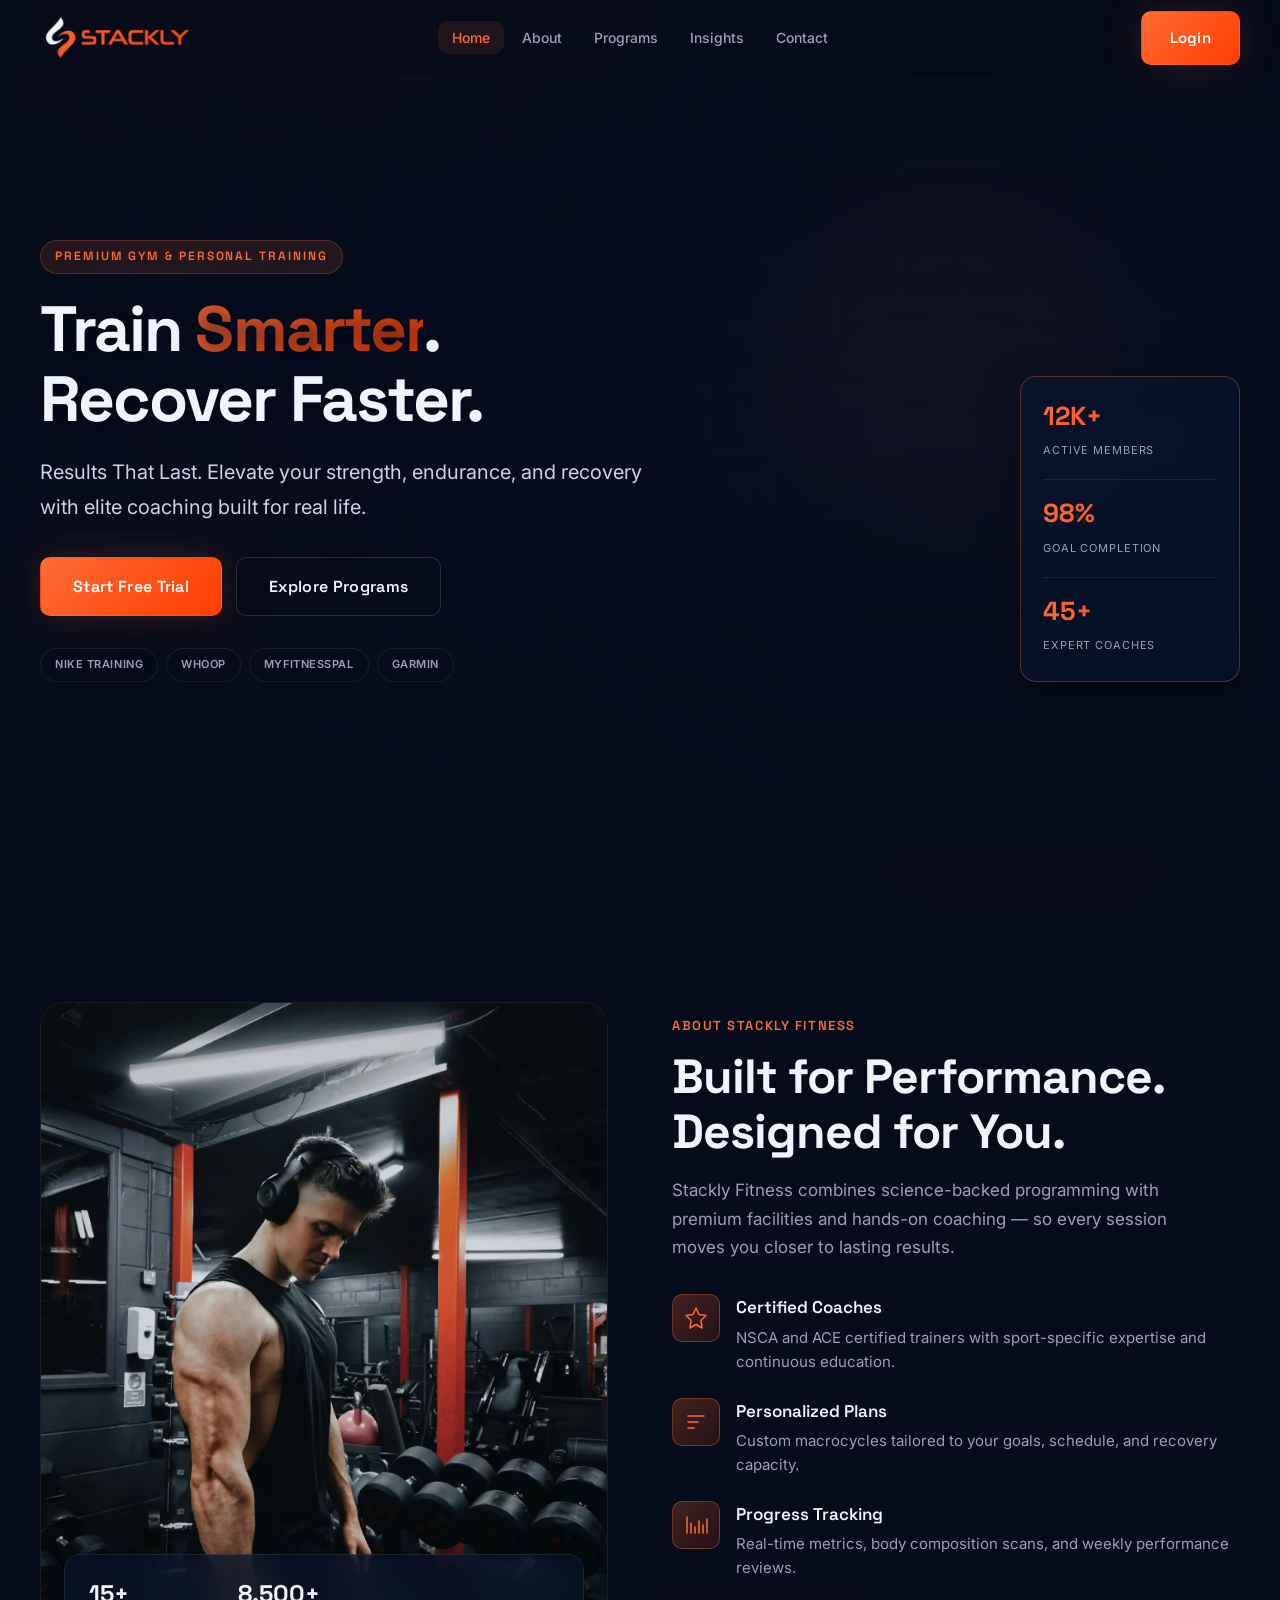
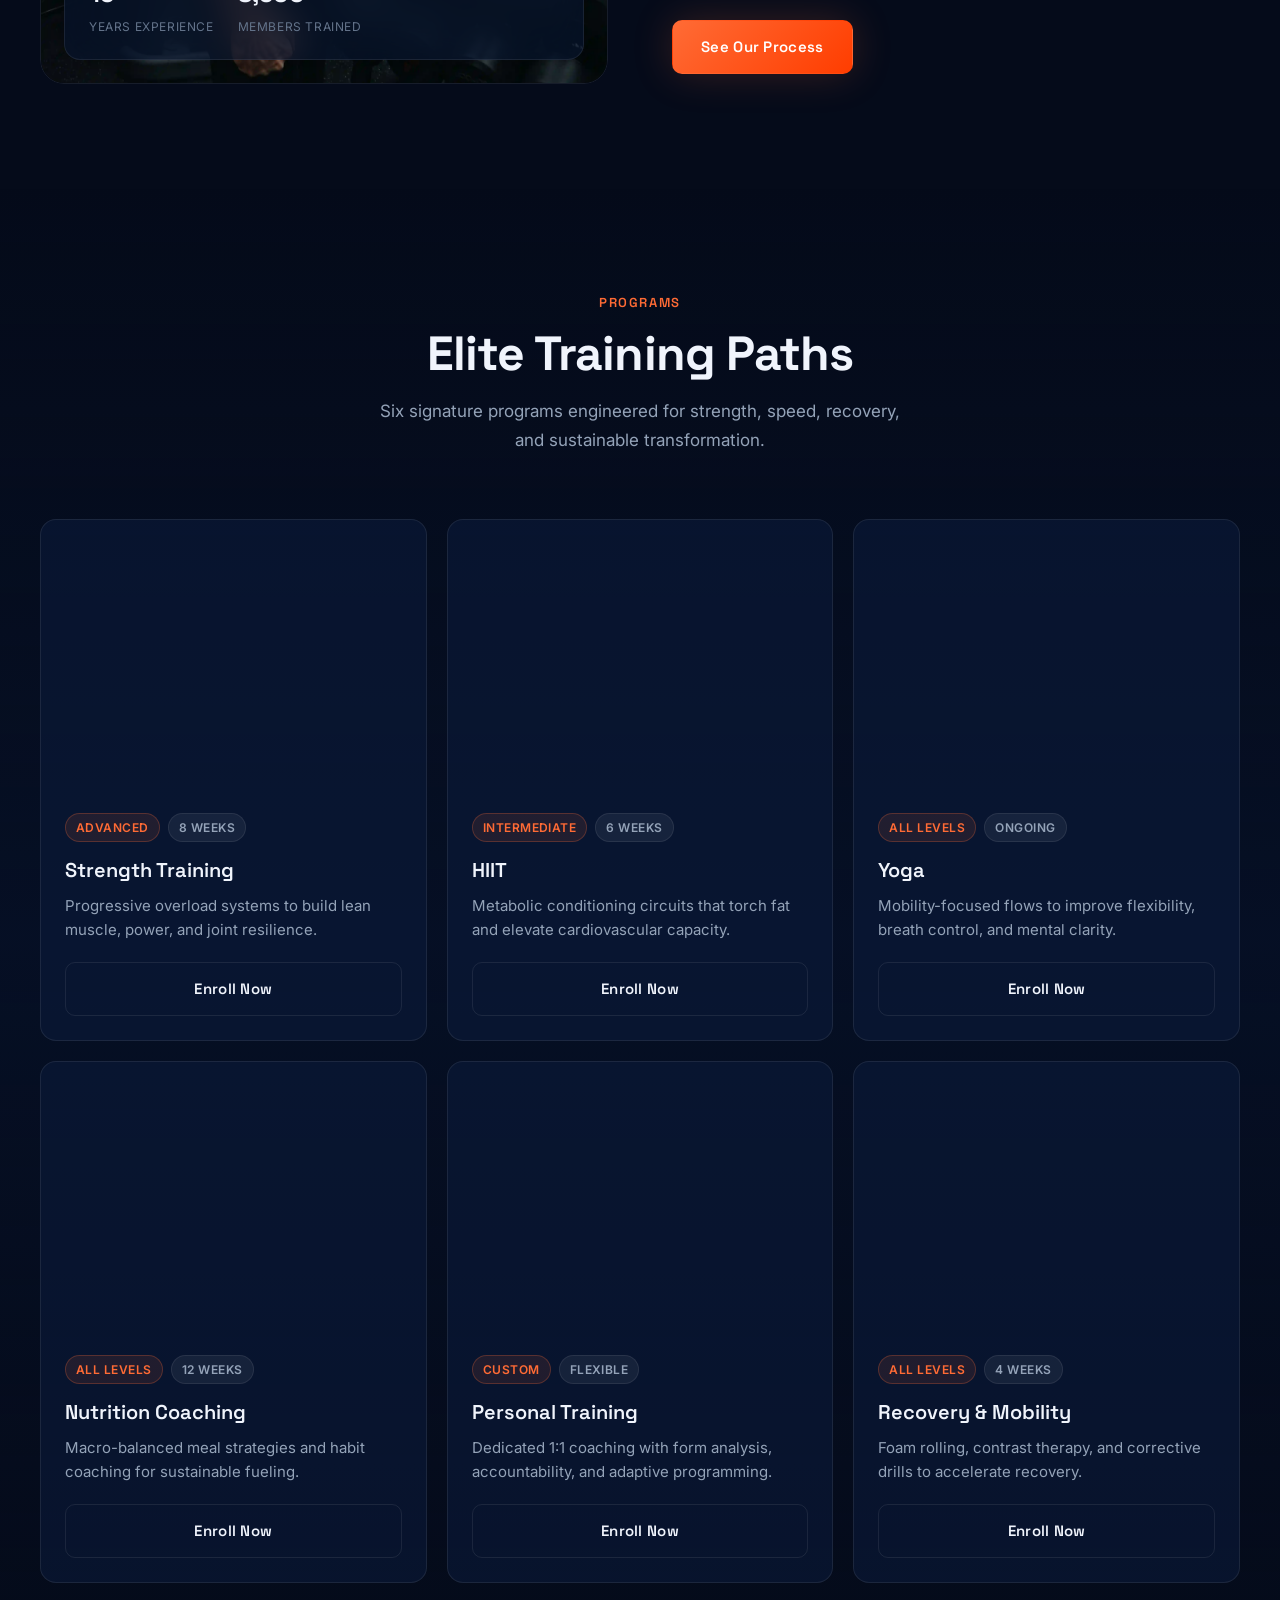
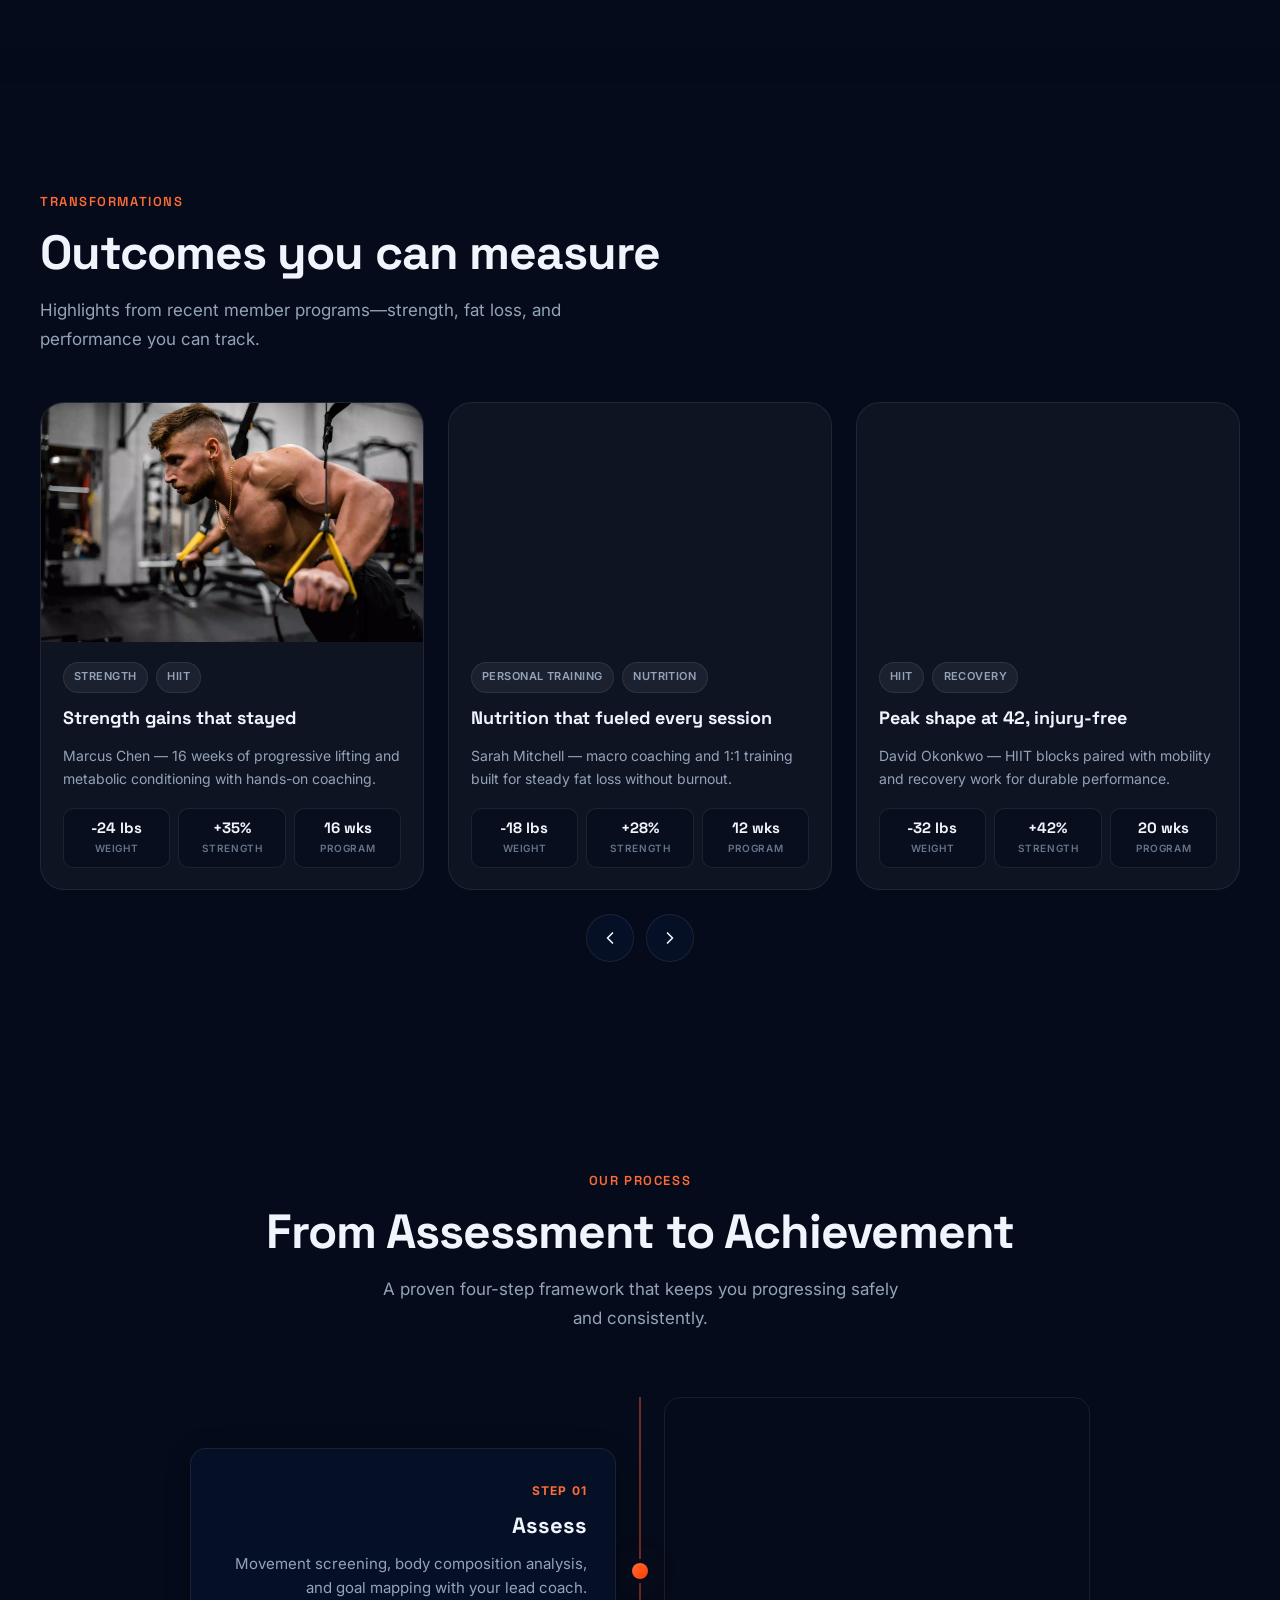
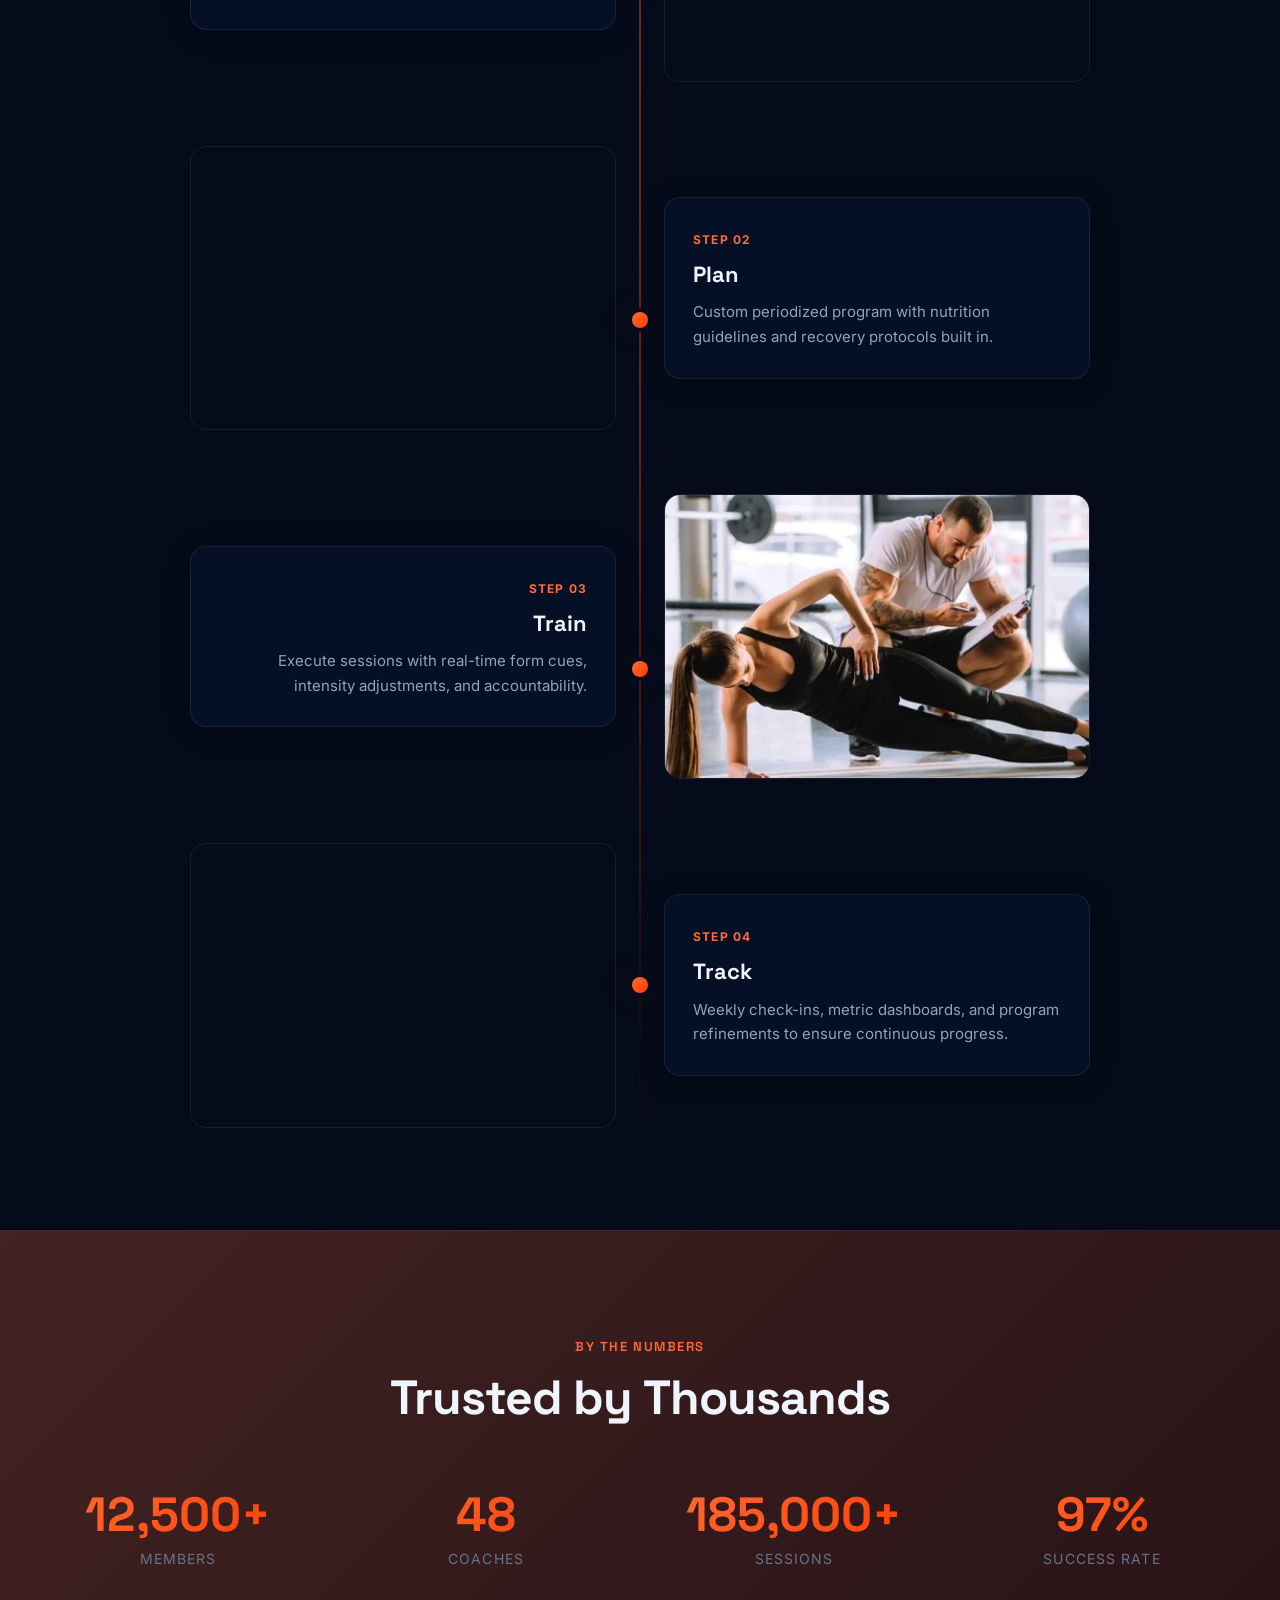
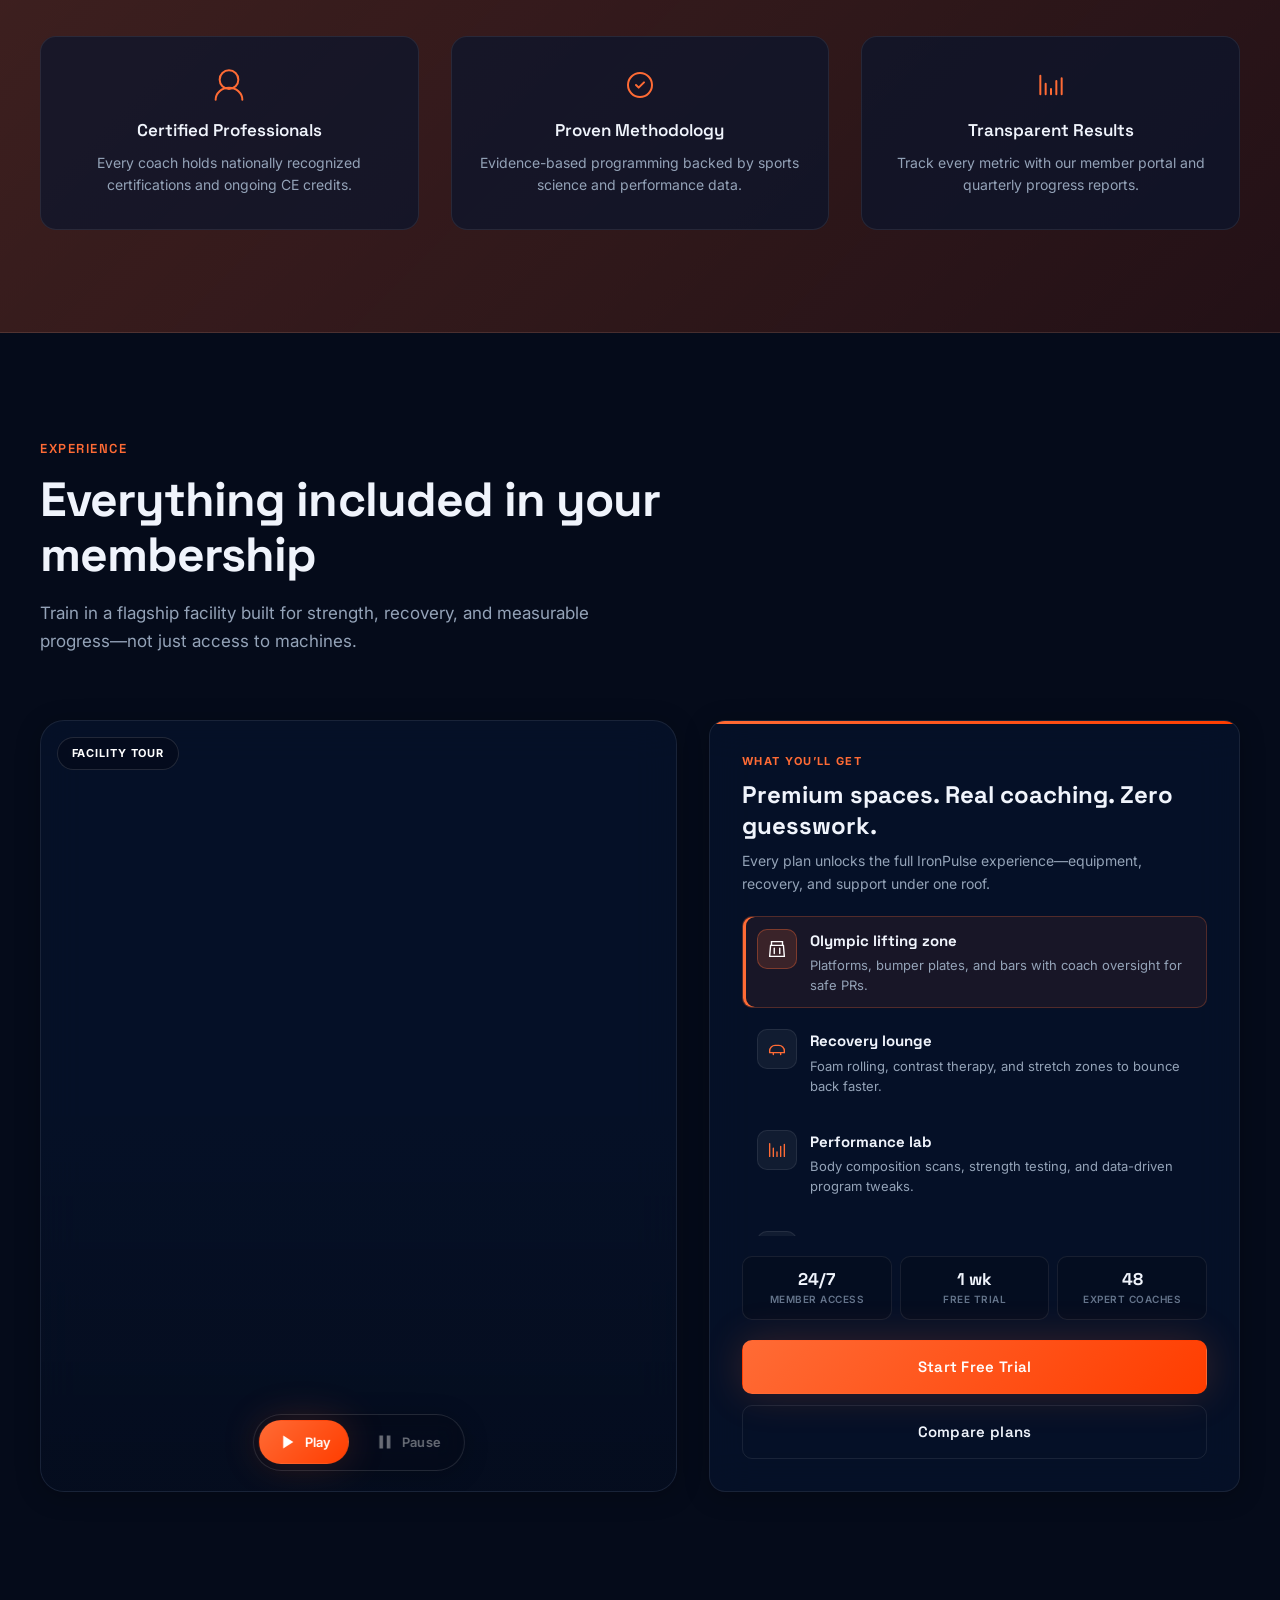
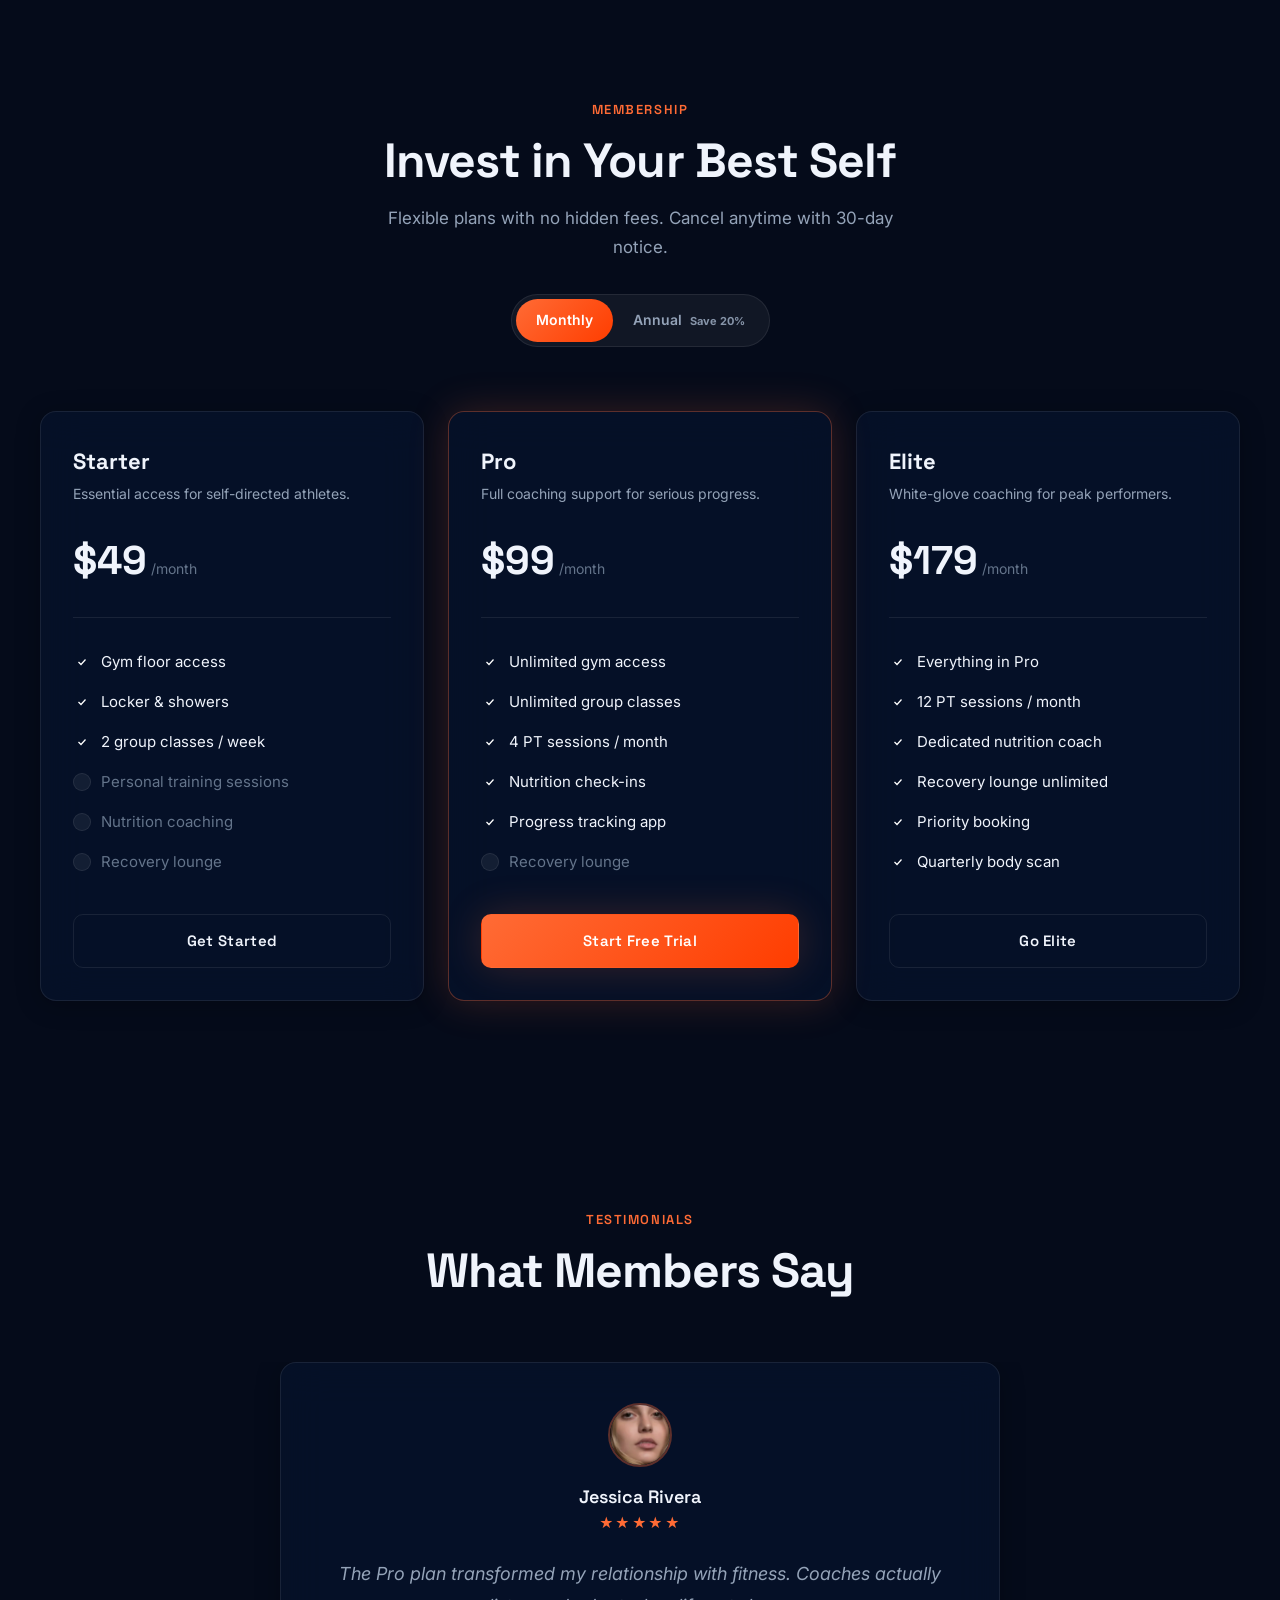
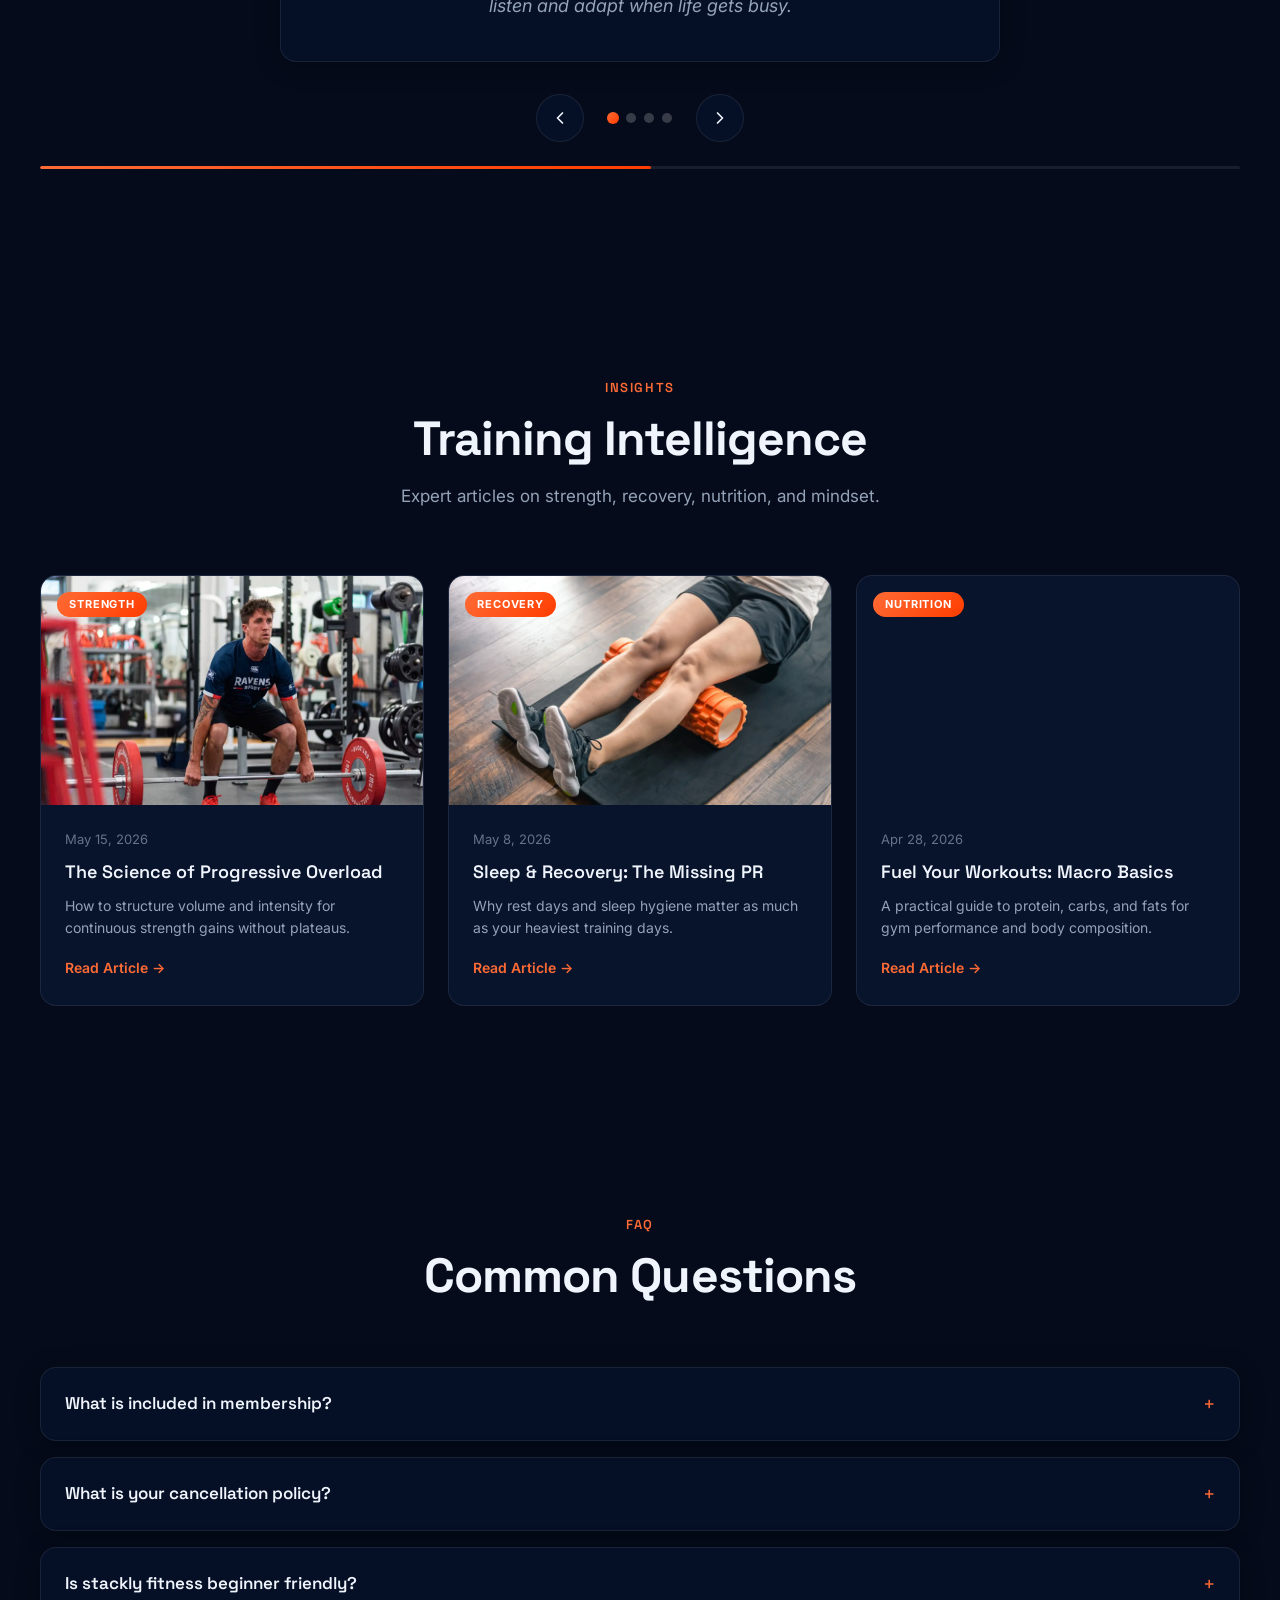
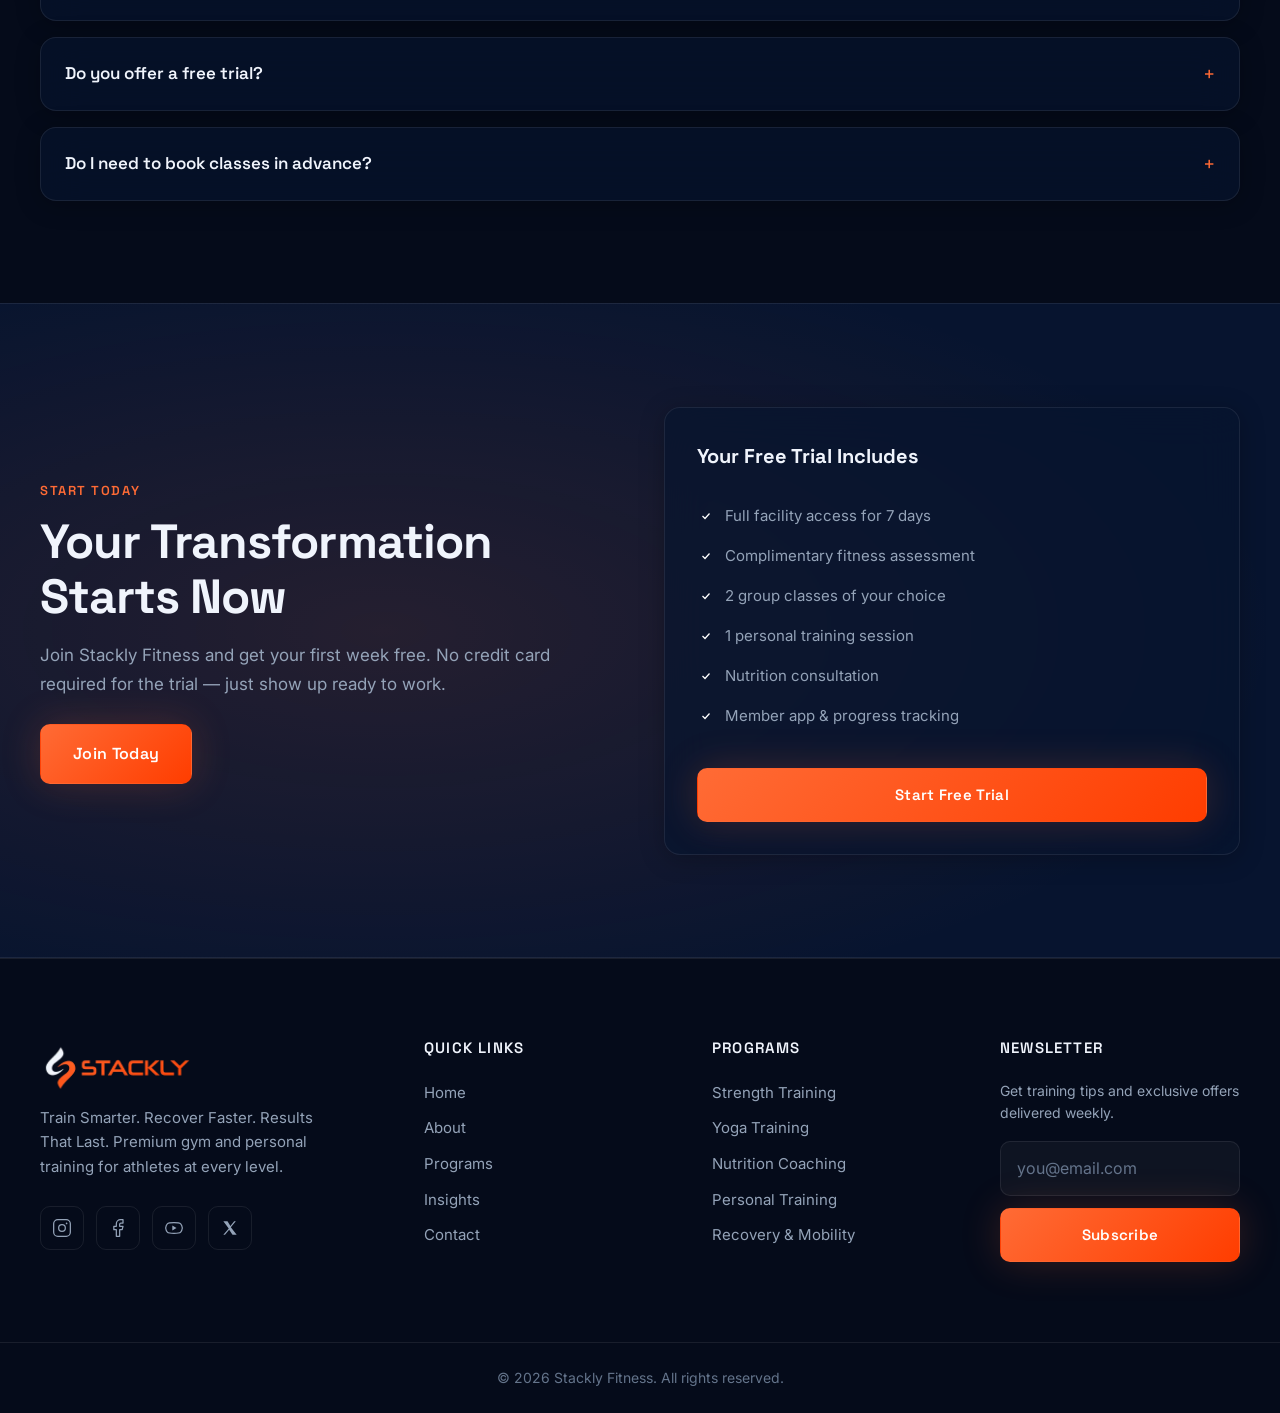
==== index.html @ e2870742 "first commit" ====
<!DOCTYPE html>
<html lang="en">
<head>
  <meta charset="UTF-8">
  <meta name="viewport" content="width=device-width, initial-scale=1.0">
  <meta name="description" content="IronPulse Fitness — Premium gym and personal training. Train smarter, recover faster, and achieve results that last.">
  <meta name="keywords" content="gym, fitness, personal training, HIIT, strength training, wellness, IronPulse">
  <meta name="author" content="Stackly Fitness">
  <meta name="theme-color" content="#050b1a">
  <title>Stackly Fitness | Premium Gym &amp; Personal Training</title>

  <link rel="preconnect" href="https://fonts.googleapis.com">
  <link rel="preconnect" href="https://fonts.gstatic.com" crossorigin>
  <link href="https://fonts.googleapis.com/css2?family=Inter:wght@400;500;600;700&family=Space+Grotesk:wght@500;600;700&display=swap" rel="stylesheet">

  <link href="https://unpkg.com/aos@2.3.4/dist/aos.css" rel="stylesheet">

  <link rel="stylesheet" href="css/preloader.css">
  <link rel="stylesheet" href="css/style.css">
  <link rel="stylesheet" href="css/responsive.css">
</head>
<body>

  <div id="preloader" class="preloader" role="status" aria-live="polite" aria-label="Page loading">
    <div class="preloader__inner">
      <img src="assets/stackly-fitness-logo.webp" alt="Stackly Fitness" class="preloader__logo" decoding="async">
      <div class="preloader__progress-wrap">
        <div class="preloader__progress-bar" id="preloader-progress-bar" aria-hidden="true"></div>
      </div>
      <span class="preloader__percent" id="preloader-percent" aria-label="Loading progress">0%</span>
    </div>
  </div>

  <button type="button" class="back-to-top" id="back-to-top" aria-label="Back to top" hidden>
    <svg width="24" height="24" viewBox="0 0 24 24" fill="none" aria-hidden="true">
      <path d="M12 19V5M12 5L5 12M12 5L19 12" stroke="currentColor" stroke-width="2" stroke-linecap="round" stroke-linejoin="round"/>
    </svg>
  </button>

  <div class="nav-backdrop" id="nav-backdrop" aria-hidden="true"></div>

  <aside class="nav-drawer" id="nav-drawer" aria-label="Mobile navigation" aria-hidden="true" inert>
    <div class="nav-drawer__header">
      <a class="nav__brand nav-drawer__brand" href="index.html" aria-label="Stackly Digital Home">
        <img
          class="nav__logo"
          src="assets/stackly-fitness-logo.webp"
          alt="Stackly Fitness"
          loading="eager"
          decoding="async"
        />
      </a>
      <button type="button" class="nav-drawer__close" id="nav-drawer-close" aria-label="Close menu">
        <svg width="24" height="24" viewBox="0 0 24 24" fill="none" aria-hidden="true">
          <path d="M6 6L18 18M18 6L6 18" stroke="currentColor" stroke-width="2" stroke-linecap="round"/>
        </svg>
      </button>
    </div>
    <ul class="nav-drawer__list">
      <li><a href="index.html" class="nav-drawer__link" data-nav="top">Home</a></li>
      <li><a href="404.html" class="nav-drawer__link" data-nav="about">About</a></li>
      <li><a href="404.html" class="nav-drawer__link" data-nav="programs">Programs</a></li>
      <li><a href="404.html" class="nav-drawer__link" data-nav="blog">Insights</a></li>
       <li><a href="404.html" class="nav-drawer__link" data-nav="testimonials">Contact</a></li>
    </ul>
    <a href="404.html" class="btn btn--primary btn--full nav-drawer__cta">Login</a>
  </aside>

  <header class="header" id="header">
    <nav class="nav" id="nav" aria-label="Main navigation">
      <div class="nav__container container">
        <a class="nav__brand" href="index.html" aria-label="Stackly Digital Home">
          <img
            class="nav__logo"
            src="assets/stackly-fitness-logo.webp"
            alt="Stackly Fitness"
            loading="eager"
            decoding="async"
          />
        </a>

        <ul class="nav__list" id="nav-list" role="menubar">
          <li role="none"><a href="index.html" class="nav__link is-active" role="menuitem" data-nav="top">Home</a></li>
          <li role="none"><a href="404.html" class="nav__link" role="menuitem" data-nav="about">About</a></li>
          <li role="none"><a href="404.html" class="nav__link" role="menuitem" data-nav="programs">Programs</a></li>
          <li role="none"><a href="404.html" class="nav__link" role="menuitem" data-nav="pricing">Insights</a></li>
          <li role="none"><a href="404.html" class="nav__link" role="menuitem" data-nav="blog">Contact</a></li>

        </ul>

        <a href="404.html" class="btn btn--primary nav__cta">Login</a>

        <button type="button" class="nav__toggle" id="nav-toggle" aria-expanded="false" aria-controls="nav-drawer" aria-label="Open menu">
          <span class="nav__toggle-bar" aria-hidden="true"></span>
          <span class="nav__toggle-bar" aria-hidden="true"></span>
          <span class="nav__toggle-bar" aria-hidden="true"></span>
        </button>
      </div>
    </nav>
  </header>

  <main id="main">

    <section class="hero" id="top" aria-labelledby="hero-title">
      <div class="hero__video-wrap" aria-hidden="true">
        <video class="hero__video" autoplay muted loop playsinline poster="assets/section-images/hero-poster.webp">
          <source src="assets/Fitness-Hero.mp4" type="video/mp4">
        </video>
        <div class="hero__overlay"></div>
        <div class="hero__glow hero__glow--1"></div>
        <div class="hero__glow hero__glow--2"></div>
      </div>

      <div class="hero__layout container">
        <div class="hero__content">
          <p class="hero__eyebrow" data-aos="fade-up">Premium Gym &amp; Personal Training</p>
          <h1 class="hero__title" id="hero-title" data-aos="fade-up" data-aos-delay="100">
            Train <span class="text-gradient">Smarter</span>. Recover Faster.
          </h1>
          <p class="hero__subtitle" data-aos="fade-up" data-aos-delay="200">
            Results That Last. Elevate your strength, endurance, and recovery with elite coaching built for real life.
          </p>
          <div class="hero__actions" data-aos="fade-up" data-aos-delay="300">
            <a href="404.html" class="btn btn--primary btn--lg">Start Free Trial</a>
            <a href="404.html" class="btn btn--ghost btn--lg">Explore Programs</a>
          </div>
          <ul class="hero__brands" data-aos="fade-up" data-aos-delay="400" aria-label="Trusted by leading brands">
            <li class="hero__brand-pill">Nike Training</li>
            <li class="hero__brand-pill">WHOOP</li>
            <li class="hero__brand-pill">MyFitnessPal</li>
            <li class="hero__brand-pill">Garmin</li>
          </ul>
        </div>

        <aside class="hero__stats-card" data-aos="fade-left" data-aos-delay="500" aria-label="Club highlights">
          <div class="hero__stat">
            <span class="hero__stat-value">12K+</span>
            <span class="hero__stat-label">Active Members</span>
          </div>
          <div class="hero__stat">
            <span class="hero__stat-value">98%</span>
            <span class="hero__stat-label">Goal Completion</span>
          </div>
          <div class="hero__stat">
            <span class="hero__stat-value">45+</span>
            <span class="hero__stat-label">Expert Coaches</span>
          </div>
        </aside>
      </div>

    </section>

   
    <section class="about section" id="about" aria-labelledby="about-title">
      <div class="container about__grid">
        <div class="about__media" data-aos="fade-right">
          <figure class="about__figure">
            <img
              src="assets/About-Fitness.webp"
              alt="Stackly certified coach guiding a member through strength training"
              class="about__image"
              width="600"
              height="720"
              loading="lazy"
              decoding="async"
            >
            <figcaption class="about__overlay-card glass-panel">
              <div class="about__overlay-stat">
                <span class="about__overlay-value">15+</span>
                <span class="about__overlay-label">Years Experience</span>
              </div>
              <div class="about__overlay-stat">
                <span class="about__overlay-value">8,500+</span>
                <span class="about__overlay-label">Members Trained</span>
              </div>
            </figcaption>
          </figure>
        </div>
        <div class="about__content" data-aos="fade-left">
          <span class="section__eyebrow">About Stackly Fitness</span>
          <h2 class="section__title" id="about-title">Built for Performance. Designed for You.</h2>
          <p class="section__lead">
            Stackly Fitness combines science-backed programming with premium facilities and hands-on coaching — so every session moves you closer to lasting results.
          </p>
          <ul class="about__features">
            <li class="about__feature">
              <span class="about__feature-icon" aria-hidden="true">
                <svg width="24" height="24" viewBox="0 0 24 24" fill="none"><path d="M12 2L15 8.5L22 9.5L17 14.5L18 22L12 18.5L6 22L7 14.5L2 9.5L9 8.5L12 2Z" stroke="currentColor" stroke-width="1.5" stroke-linejoin="round"/></svg>
              </span>
              <div>
                <h3 class="about__feature-title">Certified Coaches</h3>
                <p class="about__feature-text">NSCA and ACE certified trainers with sport-specific expertise and continuous education.</p>
              </div>
            </li>
            <li class="about__feature">
              <span class="about__feature-icon" aria-hidden="true">
                <svg width="24" height="24" viewBox="0 0 24 24" fill="none"><path d="M4 6H20M4 12H14M4 18H10" stroke="currentColor" stroke-width="1.5" stroke-linecap="round"/></svg>
              </span>
              <div>
                <h3 class="about__feature-title">Personalized Plans</h3>
                <p class="about__feature-text">Custom macrocycles tailored to your goals, schedule, and recovery capacity.</p>
              </div>
            </li>
            <li class="about__feature">
              <span class="about__feature-icon" aria-hidden="true">
                <svg width="24" height="24" viewBox="0 0 24 24" fill="none"><path d="M3 20V4M7 20V10M11 20V14M15 20V8M19 20V12M23 20V6" stroke="currentColor" stroke-width="1.5" stroke-linecap="round"/></svg>
              </span>
              <div>
                <h3 class="about__feature-title">Progress Tracking</h3>
                <p class="about__feature-text">Real-time metrics, body composition scans, and weekly performance reviews.</p>
              </div>
            </li>
          </ul>
          <a href="404.html" class="btn btn--primary">See Our Process</a>
        </div>
      </div>
    </section>

    <section class="programs section" id="programs" aria-labelledby="programs-title">
      <div class="container">
        <header class="section__header section__header--center" data-aos="fade-up">
          <span class="section__eyebrow">Programs</span>
          <h2 class="section__title" id="programs-title">Elite Training Paths</h2>
          <p class="section__lead section__lead--center">
            Six signature programs engineered for strength, speed, recovery, and sustainable transformation.
          </p>
        </header>

        <div class="programs__grid">
          <article class="program-card" data-aos="fade-up" data-aos-delay="0">
            <div class="program-card__media">
              <img src="assets/Strength_training.webp" alt="Strength training session with barbell" loading="lazy" decoding="async" width="400" height="280">
              <div class="program-card__glow" aria-hidden="true"></div>
            </div>
            <div class="program-card__body">
              <div class="program-card__badges">
                <span class="badge badge--difficulty">Advanced</span>
                <span class="badge badge--duration">8 Weeks</span>
              </div>
              <h3 class="program-card__title">Strength Training</h3>
              <p class="program-card__desc">Progressive overload systems to build lean muscle, power, and joint resilience.</p>
              <a href="404.html" class="btn btn--ghost btn--full program-card__cta">Enroll Now</a>
            </div>
          </article>

          <article class="program-card" data-aos="fade-up" data-aos-delay="100">
            <div class="program-card__media">
              <img src="assets/Hiit.webp" alt="High-intensity interval training class" loading="lazy" decoding="async" width="400" height="280">
              <div class="program-card__glow" aria-hidden="true"></div>
            </div>
            <div class="program-card__body">
              <div class="program-card__badges">
                <span class="badge badge--difficulty">Intermediate</span>
                <span class="badge badge--duration">6 Weeks</span>
              </div>
              <h3 class="program-card__title">HIIT</h3>
              <p class="program-card__desc">Metabolic conditioning circuits that torch fat and elevate cardiovascular capacity.</p>
              <a href="404.html" class="btn btn--ghost btn--full program-card__cta">Enroll Now</a>
            </div>
          </article>

          <article class="program-card" data-aos="fade-up" data-aos-delay="200">
            <div class="program-card__media">
              <img src="assets/Yoga-studio.webp" alt="Yoga and mobility flow in studio" loading="lazy" decoding="async" width="400" height="280">
              <div class="program-card__glow" aria-hidden="true"></div>
            </div>
            <div class="program-card__body">
              <div class="program-card__badges">
                <span class="badge badge--difficulty">All Levels</span>
                <span class="badge badge--duration">Ongoing</span>
              </div>
              <h3 class="program-card__title">Yoga</h3>
              <p class="program-card__desc">Mobility-focused flows to improve flexibility, breath control, and mental clarity.</p>
              <a href="404.html" class="btn btn--ghost btn--full program-card__cta">Enroll Now</a>
            </div>
          </article>

          <article class="program-card" data-aos="fade-up" data-aos-delay="0">
            <div class="program-card__media">
              <img src="assets/Food-Fitness-Nutrition.webp" alt="Nutrition coaching with meal planning" loading="lazy" decoding="async" width="400" height="280">
              <div class="program-card__glow" aria-hidden="true"></div>
            </div>
            <div class="program-card__body">
              <div class="program-card__badges">
                <span class="badge badge--difficulty">All Levels</span>
                <span class="badge badge--duration">12 Weeks</span>
              </div>
              <h3 class="program-card__title">Nutrition Coaching</h3>
              <p class="program-card__desc">Macro-balanced meal strategies and habit coaching for sustainable fueling.</p>
              <a href="404.html" class="btn btn--ghost btn--full program-card__cta">Enroll Now</a>
            </div>
          </article>

          <article class="program-card" data-aos="fade-up" data-aos-delay="100">
            <div class="program-card__media">
              <img src="assets/personal-training.webp" alt="One-on-one personal training session" loading="lazy" decoding="async" width="400" height="280">
              <div class="program-card__glow" aria-hidden="true"></div>
            </div>
            <div class="program-card__body">
              <div class="program-card__badges">
                <span class="badge badge--difficulty">Custom</span>
                <span class="badge badge--duration">Flexible</span>
              </div>
              <h3 class="program-card__title">Personal Training</h3>
              <p class="program-card__desc">Dedicated 1:1 coaching with form analysis, accountability, and adaptive programming.</p>
              <a href="404.html" class="btn btn--ghost btn--full program-card__cta">Enroll Now</a>
            </div>
          </article>

          <article class="program-card" data-aos="fade-up" data-aos-delay="200">
            <div class="program-card__media">
              <img src="assets/Recovery-fitness.webp" alt="Recovery and mobility therapy session" loading="lazy" decoding="async" width="400" height="280">
              <div class="program-card__glow" aria-hidden="true"></div>
            </div>
            <div class="program-card__body">
              <div class="program-card__badges">
                <span class="badge badge--difficulty">All Levels</span>
                <span class="badge badge--duration">4 Weeks</span>
              </div>
              <h3 class="program-card__title">Recovery &amp; Mobility</h3>
              <p class="program-card__desc">Foam rolling, contrast therapy, and corrective drills to accelerate recovery.</p>
              <a href="404.html" class="btn btn--ghost btn--full program-card__cta">Enroll Now</a>
            </div>
          </article>
        </div>
      </div>
    </section>

  
    <section class="transformations section" id="transformations" aria-labelledby="transformations-title">
      <div class="container">
        <div class="outcomes__head" data-aos="fade-up">
          <header class="outcomes__header">
            <span class="section__eyebrow">Transformations</span>
            <h2 class="section__title" id="transformations-title">Outcomes you can measure</h2>
            <p class="section__lead outcomes__lead">
              Highlights from recent member programs—strength, fat loss, and performance you can track.
            </p>
          </header>
        </div>

        <div class="outcomes-carousel" data-outcomes-carousel data-outcomes-loop data-autoplay="5000" aria-roledescription="carousel" aria-label="Member transformation results">
          <div class="outcomes-carousel__viewport">
            <div class="outcomes-carousel__track" data-outcomes-track>
              <article class="outcome-card" data-outcomes-slide>
                <figure class="outcome-card__media">
                  <img src="assets/Marcus.webp" alt="Marcus Chen transformation result" loading="lazy" decoding="async" width="400" height="260">
                </figure>
                <div class="outcome-card__body">
                  <ul class="outcome-card__tags" aria-label="Program tags">
                    <li>Strength</li>
                    <li>HIIT</li>
                  </ul>
                  <h3 class="outcome-card__title">Strength gains that stayed</h3>
                  <p class="outcome-card__desc">Marcus Chen — 16 weeks of progressive lifting and metabolic conditioning with hands-on coaching.</p>
                  <ul class="outcome-card__metrics" aria-label="Results">
                    <li><span class="outcome-card__metric-value">-24 lbs</span><span class="outcome-card__metric-label">Weight</span></li>
                    <li><span class="outcome-card__metric-value">+35%</span><span class="outcome-card__metric-label">Strength</span></li>
                    <li><span class="outcome-card__metric-value">16 wks</span><span class="outcome-card__metric-label">Program</span></li>
                  </ul>
                </div>
              </article>

              <article class="outcome-card" data-outcomes-slide>
                <figure class="outcome-card__media">
                  <img src="assets/Sarah.webp" alt="Sarah Mitchell transformation result" loading="lazy" decoding="async" width="400" height="260">
                </figure>
                <div class="outcome-card__body">
                  <ul class="outcome-card__tags" aria-label="Program tags">
                    <li>Personal Training</li>
                    <li>Nutrition</li>
                  </ul>
                  <h3 class="outcome-card__title">Nutrition that fueled every session</h3>
                  <p class="outcome-card__desc">Sarah Mitchell — macro coaching and 1:1 training built for steady fat loss without burnout.</p>
                  <ul class="outcome-card__metrics" aria-label="Results">
                    <li><span class="outcome-card__metric-value">-18 lbs</span><span class="outcome-card__metric-label">Weight</span></li>
                    <li><span class="outcome-card__metric-value">+28%</span><span class="outcome-card__metric-label">Strength</span></li>
                    <li><span class="outcome-card__metric-value">12 wks</span><span class="outcome-card__metric-label">Program</span></li>
                  </ul>
                </div>
              </article>

              <article class="outcome-card" data-outcomes-slide>
                <figure class="outcome-card__media">
                  <img src="assets/David.webp" alt="David Okonkwo transformation result" loading="lazy" decoding="async" width="400" height="260">
                </figure>
                <div class="outcome-card__body">
                  <ul class="outcome-card__tags" aria-label="Program tags">
                    <li>HIIT</li>
                    <li>Recovery</li>
                  </ul>
                  <h3 class="outcome-card__title">Peak shape at 42, injury-free</h3>
                  <p class="outcome-card__desc">David Okonkwo — HIIT blocks paired with mobility and recovery work for durable performance.</p>
                  <ul class="outcome-card__metrics" aria-label="Results">
                    <li><span class="outcome-card__metric-value">-32 lbs</span><span class="outcome-card__metric-label">Weight</span></li>
                    <li><span class="outcome-card__metric-value">+42%</span><span class="outcome-card__metric-label">Strength</span></li>
                    <li><span class="outcome-card__metric-value">20 wks</span><span class="outcome-card__metric-label">Program</span></li>
                  </ul>
                </div>
              </article>

              <article class="outcome-card" data-outcomes-slide>
                <figure class="outcome-card__media">
                  <img src="assets/Elena.webp" alt="Elena Vasquez transformation result" loading="lazy" decoding="async" width="400" height="260">
                </figure>
                <div class="outcome-card__body">
                  <ul class="outcome-card__tags" aria-label="Program tags">
                    <li>Yoga</li>
                    <li>Strength</li>
                  </ul>
                  <h3 class="outcome-card__title">Stronger with full mobility</h3>
                  <p class="outcome-card__desc">Elena Vasquez — yoga and strength programming for lean muscle and better movement quality.</p>
                  <ul class="outcome-card__metrics" aria-label="Results">
                    <li><span class="outcome-card__metric-value">-15 lbs</span><span class="outcome-card__metric-label">Weight</span></li>
                    <li><span class="outcome-card__metric-value">+22%</span><span class="outcome-card__metric-label">Strength</span></li>
                    <li><span class="outcome-card__metric-value">14 wks</span><span class="outcome-card__metric-label">Program</span></li>
                  </ul>
                </div>
              </article>
            </div>
          </div>
        </div>

        <div class="outcomes__nav">
          <button type="button" class="slider__arrow outcomes__arrow" data-outcomes-prev aria-label="Previous result">
            <svg width="20" height="20" viewBox="0 0 24 24" fill="none" aria-hidden="true"><path d="M15 6L9 12L15 18" stroke="currentColor" stroke-width="2" stroke-linecap="round" stroke-linejoin="round"/></svg>
          </button>
          <button type="button" class="slider__arrow outcomes__arrow" data-outcomes-next aria-label="Next result">
            <svg width="20" height="20" viewBox="0 0 24 24" fill="none" aria-hidden="true"><path d="M9 6L15 12L9 18" stroke="currentColor" stroke-width="2" stroke-linecap="round" stroke-linejoin="round"/></svg>
          </button>
        </div>
      </div>
    </section>

    <section class="process section" id="process" aria-labelledby="process-title">
      <div class="container">
        <header class="section__header section__header--center" data-aos="fade-up">
          <span class="section__eyebrow">Our Process</span>
          <h2 class="section__title" id="process-title">From Assessment to Achievement</h2>
          <p class="section__lead section__lead--center">
            A proven four-step framework that keeps you progressing safely and consistently.
          </p>
        </header>

        <ol class="timeline" data-aos="fade-up">
          <li class="timeline__item timeline__item--left">
            <div class="timeline__content glass-panel">
              <span class="timeline__tag">Step 01</span>
              <h3 class="timeline__title">Assess</h3>
              <p class="timeline__text">Movement screening, body composition analysis, and goal mapping with your lead coach.</p>
            </div>
            <div class="timeline__media">
              <img src="assets/Fitness-Assessment.webp" alt="Fitness assessment and movement screening" loading="lazy" decoding="async" width="480" height="320">
            </div>
            <span class="timeline__node" aria-hidden="true"></span>
          </li>
          <li class="timeline__item timeline__item--right">
            <div class="timeline__content glass-panel">
              <span class="timeline__tag">Step 02</span>
              <h3 class="timeline__title">Plan</h3>
              <p class="timeline__text">Custom periodized program with nutrition guidelines and recovery protocols built in.</p>
            </div>
            <div class="timeline__media">
              <img src="assets/Fitness-coach.webp" alt="Coach creating personalized training plan" loading="lazy" decoding="async" width="480" height="320">
            </div>
            <span class="timeline__node" aria-hidden="true"></span>
          </li>
          <li class="timeline__item timeline__item--left">
            <div class="timeline__content glass-panel">
              <span class="timeline__tag">Step 03</span>
              <h3 class="timeline__title">Train</h3>
              <p class="timeline__text">Execute sessions with real-time form cues, intensity adjustments, and accountability.</p>
            </div>
            <div class="timeline__media">
              <img src="assets/Fitness-training.webp" alt="Member training with coach supervision" loading="lazy" decoding="async" width="480" height="320">
            </div>
            <span class="timeline__node" aria-hidden="true"></span>
          </li>
          <li class="timeline__item timeline__item--right">
            <div class="timeline__content glass-panel">
              <span class="timeline__tag">Step 04</span>
              <h3 class="timeline__title">Track</h3>
              <p class="timeline__text">Weekly check-ins, metric dashboards, and program refinements to ensure continuous progress.</p>
            </div>
            <div class="timeline__media">
              <img src="assets/Fitness-track.webp" alt="Progress tracking on digital dashboard" loading="lazy" decoding="async" width="480" height="320">
            </div>
            <span class="timeline__node" aria-hidden="true"></span>
          </li>
        </ol>
      </div>
    </section>

    <section class="stats section" id="stats" aria-labelledby="stats-title">
      <div class="container">
        <header class="section__header section__header--center" data-aos="fade-up">
          <span class="section__eyebrow">By the Numbers</span>
          <h2 class="section__title" id="stats-title">Trusted by Thousands</h2>
        </header>

        <div class="stats__grid" data-aos="fade-up">
          <div class="stats__counter">
            <span class="stats__value" data-counter data-target="12500" data-suffix="+">0</span>
            <span class="stats__label">Members</span>
          </div>
          <div class="stats__counter">
            <span class="stats__value" data-counter data-target="48">0</span>
            <span class="stats__label">Coaches</span>
          </div>
          <div class="stats__counter">
            <span class="stats__value" data-counter data-target="185000" data-suffix="+">0</span>
            <span class="stats__label">Sessions</span>
          </div>
          <div class="stats__counter">
            <span class="stats__value" data-counter data-target="97" data-suffix="%">0</span>
            <span class="stats__label">Success Rate</span>
          </div>
        </div>

        <ul class="stats__features" data-aos="fade-up">
          <li class="stats__feature">
            <span class="stats__feature-icon" aria-hidden="true">
              <svg width="32" height="32" viewBox="0 0 24 24" fill="none"><path d="M12 15C15.866 15 19 11.866 19 8C19 4.134 15.866 1 12 1C8.134 1 5 4.134 5 8C5 11.866 8.134 15 12 15Z" stroke="currentColor" stroke-width="1.5"/><path d="M2 23C2 18.029 6.477 14 12 14C17.523 14 22 18.029 22 23" stroke="currentColor" stroke-width="1.5" stroke-linecap="round"/></svg>
            </span>
            <h3 class="stats__feature-title">Certified Professionals</h3>
            <p class="stats__feature-text">Every coach holds nationally recognized certifications and ongoing CE credits.</p>
          </li>
          <li class="stats__feature">
            <span class="stats__feature-icon" aria-hidden="true">
              <svg width="32" height="32" viewBox="0 0 24 24" fill="none"><path d="M9 12L11 14L15 10M21 12C21 16.97 16.97 21 12 21C7.03 21 3 16.97 3 12C3 7.03 7.03 3 12 3C16.97 3 21 7.03 21 12Z" stroke="currentColor" stroke-width="1.5" stroke-linecap="round" stroke-linejoin="round"/></svg>
            </span>
            <h3 class="stats__feature-title">Proven Methodology</h3>
            <p class="stats__feature-text">Evidence-based programming backed by sports science and performance data.</p>
          </li>
          <li class="stats__feature">
            <span class="stats__feature-icon" aria-hidden="true">
              <svg width="32" height="32" viewBox="0 0 24 24" fill="none"><path d="M4 19V5M8 19V11M12 19V15M16 19V9M20 19V7" stroke="currentColor" stroke-width="1.5" stroke-linecap="round"/></svg>
            </span>
            <h3 class="stats__feature-title">Transparent Results</h3>
            <p class="stats__feature-text">Track every metric with our member portal and quarterly progress reports.</p>
          </li>
        </ul>
      </div>
    </section>

    <section class="showreel section" id="showreel" aria-labelledby="showreel-title">
      <div class="container">
        <header class="section__header showreel__header" data-aos="fade-up">
          <span class="section__eyebrow">Experience</span>
          <h2 class="section__title" id="showreel-title">Everything included in your membership</h2>
          <p class="section__lead showreel__header-lead">
            Train in a flagship facility built for strength, recovery, and measurable progress—not just access to machines.
          </p>
        </header>

        <div class="showreel__wrap" data-aos="fade-up">
          <div class="showreel__card glass-panel">
            <video
              class="showreel__video"
              id="showreel-video"
              muted
              loop
              playsinline
              preload="metadata"
            >
              <source src="assets/Cycle_fit.mp4" type="video/mp4">
            </video>
            <span class="showreel__badge">Facility tour</span>
            <div class="showreel__controls" aria-label="Video controls">
              <button type="button" class="showreel__control-btn showreel__control-btn--play" id="showreel-play-btn" aria-label="Play facility tour video">
                <svg width="22" height="22" viewBox="0 0 24 24" fill="currentColor" aria-hidden="true"><path d="M8 5V19L19 12L8 5Z"/></svg>
                <span class="showreel__control-label">Play</span>
              </button>
              <button type="button" class="showreel__control-btn showreel__control-btn--pause" id="showreel-pause-btn" aria-label="Pause facility tour video" disabled>
                <svg width="22" height="22" viewBox="0 0 24 24" fill="currentColor" aria-hidden="true"><path d="M6 5H10V19H6V5ZM14 5H18V19H14V5Z"/></svg>
                <span class="showreel__control-label">Pause</span>
              </button>
            </div>
          </div>

          <aside class="showreel__panel glass-panel" data-showreel-panel>
            <p class="showreel__panel-eyebrow">What you&rsquo;ll get</p>
            <h3 class="showreel__panel-title">Premium spaces. Real coaching. Zero guesswork.</h3>
            <p class="showreel__panel-lead">Every plan unlocks the full IronPulse experience—equipment, recovery, and support under one roof.</p>

            <ul class="showreel__benefits" role="list">
              <li class="showreel__benefit is-active" data-showreel-benefit tabindex="0" role="button">
                <span class="showreel__benefit-icon" aria-hidden="true">
                  <svg width="22" height="22" viewBox="0 0 24 24" fill="none"><path d="M6 4H18V8H6V4ZM5 8H19L20 20H4L5 8ZM9 11V17M15 11V17" stroke="currentColor" stroke-width="1.5" stroke-linecap="round"/></svg>
                </span>
                <div class="showreel__benefit-text">
                  <h4 class="showreel__benefit-title">Olympic lifting zone</h4>
                  <p class="showreel__benefit-desc">Platforms, bumper plates, and bars with coach oversight for safe PRs.</p>
                </div>
              </li>
              <li class="showreel__benefit" data-showreel-benefit tabindex="0" role="button">
                <span class="showreel__benefit-icon" aria-hidden="true">
                  <svg width="22" height="22" viewBox="0 0 24 24" fill="none"><path d="M4 14C4 10.686 6.686 8 10 8H14C17.314 8 20 10.686 20 14V16H4V14Z" stroke="currentColor" stroke-width="1.5"/><path d="M8 16V18M16 16V18" stroke="currentColor" stroke-width="1.5" stroke-linecap="round"/></svg>
                </span>
                <div class="showreel__benefit-text">
                  <h4 class="showreel__benefit-title">Recovery lounge</h4>
                  <p class="showreel__benefit-desc">Foam rolling, contrast therapy, and stretch zones to bounce back faster.</p>
                </div>
              </li>
              <li class="showreel__benefit" data-showreel-benefit tabindex="0" role="button">
                <span class="showreel__benefit-icon" aria-hidden="true">
                  <svg width="22" height="22" viewBox="0 0 24 24" fill="none"><path d="M4 19V5M8 19V10M12 19V14M16 19V8M20 19V6" stroke="currentColor" stroke-width="1.5" stroke-linecap="round"/></svg>
                </span>
                <div class="showreel__benefit-text">
                  <h4 class="showreel__benefit-title">Performance lab</h4>
                  <p class="showreel__benefit-desc">Body composition scans, strength testing, and data-driven program tweaks.</p>
                </div>
              </li>
              <li class="showreel__benefit" data-showreel-benefit tabindex="0" role="button">
                <span class="showreel__benefit-icon" aria-hidden="true">
                  <svg width="22" height="22" viewBox="0 0 24 24" fill="none"><path d="M7 4H17L19 9V20H5V9L7 4Z" stroke="currentColor" stroke-width="1.5" stroke-linejoin="round"/><path d="M9 12H15M9 16H15" stroke="currentColor" stroke-width="1.5" stroke-linecap="round"/></svg>
                </span>
                <div class="showreel__benefit-text">
                  <h4 class="showreel__benefit-title">Group studios</h4>
                  <p class="showreel__benefit-desc">HIIT, yoga, and cycle classes with capped attendance for quality coaching.</p>
                </div>
              </li>
              <li class="showreel__benefit" data-showreel-benefit tabindex="0" role="button">
                <span class="showreel__benefit-icon" aria-hidden="true">
                  <svg width="22" height="22" viewBox="0 0 24 24" fill="none"><path d="M4 10H20M6 6H18M6 14H14M6 18H12" stroke="currentColor" stroke-width="1.5" stroke-linecap="round"/></svg>
                </span>
                <div class="showreel__benefit-text">
                  <h4 class="showreel__benefit-title">Nutrition bar</h4>
                  <p class="showreel__benefit-desc">Post-workout shakes, hydration, and macro-friendly grab-and-go options.</p>
                </div>
              </li>
              <li class="showreel__benefit" data-showreel-benefit tabindex="0" role="button">
                <span class="showreel__benefit-icon" aria-hidden="true">
                  <svg width="22" height="22" viewBox="0 0 24 24" fill="none"><path d="M12 18V6M8 10L12 6L16 10" stroke="currentColor" stroke-width="1.5" stroke-linecap="round" stroke-linejoin="round"/><path d="M4 18H20" stroke="currentColor" stroke-width="1.5" stroke-linecap="round"/></svg>
                </span>
                <div class="showreel__benefit-text">
                  <h4 class="showreel__benefit-title">Member app &amp; tracking</h4>
                  <p class="showreel__benefit-desc">Log workouts, book sessions, and review progress reports from your phone.</p>
                </div>
              </li>
            </ul>

            <ul class="showreel__perks" aria-label="Membership highlights">
              <li class="showreel__perk">
                <span class="showreel__perk-value">24/7</span>
                <span class="showreel__perk-label">Member access</span>
              </li>
              <li class="showreel__perk">
                <span class="showreel__perk-value">1 wk</span>
                <span class="showreel__perk-label">Free trial</span>
              </li>
              <li class="showreel__perk">
                <span class="showreel__perk-value">48</span>
                <span class="showreel__perk-label">Expert coaches</span>
              </li>
            </ul>

            <div class="showreel__actions">
              <a href="404.html" class="btn btn--primary btn--full">Start Free Trial</a>
              <a href="404.html" class="btn btn--ghost btn--full">Compare plans</a>
            </div>
          </aside>
        </div>
      </div>
    </section>

  
    <section class="pricing section" id="pricing" aria-labelledby="pricing-title">
      <div class="container">
        <header class="section__header section__header--center" data-aos="fade-up">
          <span class="section__eyebrow">Membership</span>
          <h2 class="section__title" id="pricing-title">Invest in Your Best Self</h2>
          <p class="section__lead section__lead--center">Flexible plans with no hidden fees. Cancel anytime with 30-day notice.</p>

          <div class="pricing__toggle" role="group" aria-label="Billing period">
            <button type="button" class="pricing__toggle-btn is-active" id="pricing-monthly" data-pricing="monthly" aria-pressed="true">Monthly</button>
            <button type="button" class="pricing__toggle-btn" id="pricing-annual" data-pricing="annual" aria-pressed="false">Annual <span class="pricing__save">Save 20%</span></button>
          </div>
        </header>

        <div class="pricing__grid" data-aos="fade-up">
          <article class="pricing-card glass-panel" data-plan="starter">
            <header class="pricing-card__header">
              <h3 class="pricing-card__name">Starter</h3>
              <p class="pricing-card__desc">Essential access for self-directed athletes.</p>
              <div class="pricing-card__price">
                <span class="pricing-card__amount" data-price-monthly="49" data-price-annual="39">$49</span>
                <span class="pricing-card__period">/month</span>
              </div>
            </header>
            <ul class="pricing-card__features">
              <li class="pricing-card__feature pricing-card__feature--included">Gym floor access</li>
              <li class="pricing-card__feature pricing-card__feature--included">Locker &amp; showers</li>
              <li class="pricing-card__feature pricing-card__feature--included">2 group classes / week</li>
              <li class="pricing-card__feature">Personal training sessions</li>
              <li class="pricing-card__feature">Nutrition coaching</li>
              <li class="pricing-card__feature">Recovery lounge</li>
            </ul>
            <a href="404.html" class="btn btn--ghost btn--full">Get Started</a>
          </article>

          <article class="pricing-card pricing-card--featured glass-panel" data-plan="pro">
            <span class="pricing-card__badge">Most Popular</span>
            <header class="pricing-card__header">
              <h3 class="pricing-card__name">Pro</h3>
              <p class="pricing-card__desc">Full coaching support for serious progress.</p>
              <div class="pricing-card__price">
                <span class="pricing-card__amount" data-price-monthly="99" data-price-annual="79">$99</span>
                <span class="pricing-card__period">/month</span>
              </div>
            </header>
            <ul class="pricing-card__features">
              <li class="pricing-card__feature pricing-card__feature--included">Unlimited gym access</li>
              <li class="pricing-card__feature pricing-card__feature--included">Unlimited group classes</li>
              <li class="pricing-card__feature pricing-card__feature--included">4 PT sessions / month</li>
              <li class="pricing-card__feature pricing-card__feature--included">Nutrition check-ins</li>
              <li class="pricing-card__feature pricing-card__feature--included">Progress tracking app</li>
              <li class="pricing-card__feature">Recovery lounge</li>
            </ul>
            <a href="404.html" class="btn btn--primary btn--full">Start Free Trial</a>
          </article>

          <article class="pricing-card glass-panel" data-plan="elite">
            <header class="pricing-card__header">
              <h3 class="pricing-card__name">Elite</h3>
              <p class="pricing-card__desc">White-glove coaching for peak performers.</p>
              <div class="pricing-card__price">
                <span class="pricing-card__amount" data-price-monthly="179" data-price-annual="143">$179</span>
                <span class="pricing-card__period">/month</span>
              </div>
            </header>
            <ul class="pricing-card__features">
              <li class="pricing-card__feature pricing-card__feature--included">Everything in Pro</li>
              <li class="pricing-card__feature pricing-card__feature--included">12 PT sessions / month</li>
              <li class="pricing-card__feature pricing-card__feature--included">Dedicated nutrition coach</li>
              <li class="pricing-card__feature pricing-card__feature--included">Recovery lounge unlimited</li>
              <li class="pricing-card__feature pricing-card__feature--included">Priority booking</li>
              <li class="pricing-card__feature pricing-card__feature--included">Quarterly body scan</li>
            </ul>
            <a href="404.html" class="btn btn--ghost btn--full">Go Elite</a>
          </article>
        </div>
      </div>
    </section>

   
    <section class="testimonials section" id="testimonials" aria-labelledby="testimonials-title">
      <div class="container">
        <header class="section__header section__header--center" data-aos="fade-up">
          <span class="section__eyebrow">Testimonials</span>
          <h2 class="section__title" id="testimonials-title">What Members Say</h2>
        </header>

        <div class="slider testimonials-slider" id="testimonials-slider" data-slider data-autoplay="5000" aria-roledescription="carousel" aria-label="Member testimonials">
          <div class="slider__track" data-slider-track>
            <article class="slider__slide testimonial-slide is-active glass-panel" data-slider-slide>
              <div class="testimonial-slide__header">
                <img src="assets/fit-test1.webp" alt="" class="testimonial-slide__avatar" width="64" height="64" loading="lazy" decoding="async">
                <div>
                  <h3 class="testimonial-slide__name">Jessica Rivera</h3>
                  <div class="testimonial-slide__rating" aria-label="5 out of 5 stars">
                    <span aria-hidden="true">★★★★★</span>
                  </div>
                </div>
              </div>
              <blockquote class="testimonial-slide__review">
                <p>The Pro plan transformed my relationship with fitness. Coaches actually listen and adapt when life gets busy.</p>
              </blockquote>
            </article>

            <article class="slider__slide testimonial-slide glass-panel" data-slider-slide hidden>
              <div class="testimonial-slide__header">
                <img src="assets/fit-test2.webp" alt="" class="testimonial-slide__avatar" width="64" height="64" loading="lazy" decoding="async">
                <div>
                  <h3 class="testimonial-slide__name">James Patterson</h3>
                  <div class="testimonial-slide__rating" aria-label="5 out of 5 stars">
                    <span aria-hidden="true">★★★★★</span>
                  </div>
                </div>
              </div>
              <blockquote class="testimonial-slide__review">
                <p>Best gym I&rsquo;ve ever joined. Equipment is top-tier and the community keeps you accountable without ego.</p>
              </blockquote>
            </article>

            <article class="slider__slide testimonial-slide glass-panel" data-slider-slide hidden>
              <div class="testimonial-slide__header">
                <img src="assets/fit-test3.webp" alt="" class="testimonial-slide__avatar" width="64" height="64" loading="lazy" decoding="async">
                <div>
                  <h3 class="testimonial-slide__name">Jack Thompson</h3>
                  <div class="testimonial-slide__rating" aria-label="5 out of 5 stars">
                    <span aria-hidden="true">★★★★★</span>
                  </div>
                </div>
              </div>
              <blockquote class="testimonial-slide__review">
                <p>As a beginner I was nervous. The team made me feel capable from day one. Six months in and I&rsquo;m hooked.</p>
              </blockquote>
            </article>

            <article class="slider__slide testimonial-slide glass-panel" data-slider-slide hidden>
              <div class="testimonial-slide__header">
                <img src="assets/fit-test4.webp" alt="" class="testimonial-slide__avatar" width="64" height="64" loading="lazy" decoding="async">
                <div>
                  <h3 class="testimonial-slide__name">Ryan O&rsquo;Brien</h3>
                  <div class="testimonial-slide__rating" aria-label="5 out of 5 stars">
                    <span aria-hidden="true">★★★★★</span>
                  </div>
                </div>
              </div>
              <blockquote class="testimonial-slide__review">
                <p>Elite membership is worth every penny. Recovery lounge alone has cut my soreness in half.</p>
              </blockquote>
            </article>
          </div>

          <div class="slider__controls">
            <button type="button" class="slider__arrow slider__arrow--prev" data-slider-prev aria-label="Previous testimonial">
              <svg width="20" height="20" viewBox="0 0 24 24" fill="none" aria-hidden="true"><path d="M15 6L9 12L15 18" stroke="currentColor" stroke-width="2" stroke-linecap="round" stroke-linejoin="round"/></svg>
            </button>
            <div class="slider__dots" data-slider-dots role="tablist" aria-label="Testimonial slides"></div>
            <button type="button" class="slider__arrow slider__arrow--next" data-slider-next aria-label="Next testimonial">
              <svg width="20" height="20" viewBox="0 0 24 24" fill="none" aria-hidden="true"><path d="M9 6L15 12L9 18" stroke="currentColor" stroke-width="2" stroke-linecap="round" stroke-linejoin="round"/></svg>
            </button>
          </div>
          <div class="slider__progress" aria-hidden="true">
            <div class="slider__progress-bar" data-slider-progress></div>
          </div>
        </div>
      </div>
    </section>

   
    <section class="blog section" id="blog" aria-labelledby="blog-title">
      <div class="container">
        <header class="section__header section__header--center" data-aos="fade-up">
          <span class="section__eyebrow">Insights</span>
          <h2 class="section__title" id="blog-title">Training Intelligence</h2>
          <p class="section__lead section__lead--center">Expert articles on strength, recovery, nutrition, and mindset.</p>
        </header>

        <div class="blog__grid">
          <article class="blog-card" data-aos="fade-up" data-aos-delay="0">
            <a href="404.html" class="blog-card__link">
              <div class="blog-card__media">
                <img src="assets/Athlete-deadlift.webp" alt="Athlete performing deadlift with proper form" loading="lazy" decoding="async" width="400" height="240">
                <span class="blog-card__category">Strength</span>
              </div>
              <div class="blog-card__body">
                <time class="blog-card__date" datetime="2026-05-15">May 15, 2026</time>
                <h3 class="blog-card__title">The Science of Progressive Overload</h3>
                <p class="blog-card__desc">How to structure volume and intensity for continuous strength gains without plateaus.</p>
                <span class="blog-card__read">Read Article →</span>
              </div>
            </a>
          </article>

          <article class="blog-card" data-aos="fade-up" data-aos-delay="100">
            <a href="404.html" class="blog-card__link">
              <div class="blog-card__media">
                <img src="assets/Recovery-Foam-Rolling.webp" alt="Person in recovery lounge with foam roller" loading="lazy" decoding="async" width="400" height="240">
                <span class="blog-card__category">Recovery</span>
              </div>
              <div class="blog-card__body">
                <time class="blog-card__date" datetime="2026-05-08">May 8, 2026</time>
                <h3 class="blog-card__title">Sleep &amp; Recovery: The Missing PR</h3>
                <p class="blog-card__desc">Why rest days and sleep hygiene matter as much as your heaviest training days.</p>
                <span class="blog-card__read">Read Article →</span>
              </div>
            </a>
          </article>

          <article class="blog-card" data-aos="fade-up" data-aos-delay="200">
            <a href="404.html" class="blog-card__link">
              <div class="blog-card__media">
                <img src="assets/Food-Fitness-Nutrition.webp" alt="Healthy meal prep containers for athletes" loading="lazy" decoding="async" width="400" height="240">
                <span class="blog-card__category">Nutrition</span>
              </div>
              <div class="blog-card__body">
                <time class="blog-card__date" datetime="2026-04-28">Apr 28, 2026</time>
                <h3 class="blog-card__title">Fuel Your Workouts: Macro Basics</h3>
                <p class="blog-card__desc">A practical guide to protein, carbs, and fats for gym performance and body composition.</p>
                <span class="blog-card__read">Read Article →</span>
              </div>
            </a>
          </article>
        </div>
      </div>
    </section>

    <section class="faq section" id="faq" aria-labelledby="faq-title">
      <div class="container container--narrow">
        <header class="section__header section__header--center" data-aos="fade-up">
          <span class="section__eyebrow">FAQ</span>
          <h2 class="section__title" id="faq-title">Common Questions</h2>
        </header>

        <div class="faq__list" data-aos="fade-up">
          <details class="faq__item glass-panel">
            <summary class="faq__question">What is included in membership?</summary>
            <div class="faq__answer">
              <p>All memberships include full gym access, locker facilities, and member app access. Higher tiers add group classes, personal training sessions, nutrition coaching, and recovery lounge privileges. See our pricing section for a full feature comparison.</p>
            </div>
          </details>

          <details class="faq__item glass-panel">
            <summary class="faq__question">What is your cancellation policy?</summary>
            <div class="faq__answer">
              <p>Members may cancel with 30 days written notice. Annual plans receive a prorated refund on unused months when cancelled within the first 90 days. No cancellation fees apply to monthly memberships after the initial commitment period.</p>
            </div>
          </details>

          <details class="faq__item glass-panel">
            <summary class="faq__question">Is stackly fitness beginner friendly?</summary>
            <div class="faq__answer">
              <p>Absolutely. Every new member receives a complimentary assessment and orientation. Our coaches specialize in progressive introductions to strength training, and beginner-friendly classes run daily across all studios.</p>
            </div>
          </details>

          <details class="faq__item glass-panel">
            <summary class="faq__question">Do you offer a free trial?</summary>
            <div class="faq__answer">
              <p>Yes. New members get their first week free with full access to the gym, group studios, and member app. No credit card is required to start the trial—just sign up and book your complimentary assessment to get started.</p>
            </div>
          </details>

          <details class="faq__item glass-panel">
            <summary class="faq__question">Do I need to book classes in advance?</summary>
            <div class="faq__answer">
              <p>Group classes can be reserved through the member app up to 7 days ahead. Walk-ins are welcome when space allows. Personal training and recovery sessions must be booked with your coach at least 24 hours in advance.</p>
            </div>
          </details>
        </div>
      </div>
    </section>

    <section class="cta section" id="cta" aria-labelledby="cta-title">
      <div class="container cta__grid">
        <div class="cta__copy" data-aos="fade-right">
          <span class="section__eyebrow">Start Today</span>
          <h2 class="section__title" id="cta-title">Your Transformation Starts Now</h2>
          <p class="section__lead">
            Join Stackly Fitness and get your first week free. No credit card required for the trial — just show up ready to work.
          </p>
          <br>
          <a href="404.html" class="btn btn--primary btn--lg">Join Today</a>
        </div>
        <aside class="cta__card glass-panel" data-aos="fade-left" aria-label="Membership benefits checklist">
          <h3 class="cta__card-title">Your Free Trial Includes</h3>
          <ul class="cta__checklist">
            <li class="cta__check-item">Full facility access for 7 days</li>
            <li class="cta__check-item">Complimentary fitness assessment</li>
            <li class="cta__check-item">2 group classes of your choice</li>
            <li class="cta__check-item">1 personal training session</li>
            <li class="cta__check-item">Nutrition consultation</li>
            <li class="cta__check-item">Member app &amp; progress tracking</li>
          </ul>
          <a href="404.html" class="btn btn--primary btn--full">Start Free Trial</a>
        </aside>
      </div>
    </section>

  </main>

  <footer class="footer" id="footer">
    <div class="container footer__grid">
      <div class="footer__brand">
        <a class="nav__brand footer__brand-link" href="index.html" aria-label="Stackly Digital Home">
          <img
            class="nav__logo"
            src="assets/stackly-fitness-logo.webp"
            alt="Fitness"
            loading="lazy"
            decoding="async"
          />
        </a>
        <p class="footer__desc">Train Smarter. Recover Faster. Results That Last. Premium gym and personal training for athletes at every level.</p>
        <ul class="footer__social" aria-label="Social media links">
          <li>
            <a href="404.html" class="footer__social-link" aria-label="Instagram">
              <svg width="20" height="20" viewBox="0 0 24 24" fill="none" aria-hidden="true"><rect x="2" y="2" width="20" height="20" rx="5" stroke="currentColor" stroke-width="1.5"/><circle cx="12" cy="12" r="4" stroke="currentColor" stroke-width="1.5"/><circle cx="17.5" cy="6.5" r="1" fill="currentColor"/></svg>
            </a>
          </li>
          <li>
            <a href="404.html" class="footer__social-link" aria-label="Facebook">
              <svg width="20" height="20" viewBox="0 0 24 24" fill="none" aria-hidden="true"><path d="M18 2H15C12.2386 2 10 4.23858 10 7V10H7V14H10V22H14V14H17L18 10H14V7.5C14 6.67157 14.6716 6 15.5 6H18V2Z" stroke="currentColor" stroke-width="1.5" stroke-linejoin="round"/></svg>
            </a>
          </li>
          <li>
            <a href="404.html" class="footer__social-link" aria-label="YouTube">
              <svg width="20" height="20" viewBox="0 0 24 24" fill="none" aria-hidden="true"><path d="M22 12C22 12 21.5 8.5 20 7C18.5 5.5 12 5.5 12 5.5C12 5.5 5.5 5.5 4 7C2.5 8.5 2 12 2 12C2 12 2.5 15.5 4 17C5.5 18.5 12 18.5 12 18.5C12 18.5 18.5 18.5 20 17C21.5 15.5 22 12 22 12Z" stroke="currentColor" stroke-width="1.5" stroke-linejoin="round"/><path d="M10 15L15 12L10 9V15Z" fill="currentColor"/></svg>
            </a>
          </li>
          <li>
            <a href="404.html" class="footer__social-link" aria-label="Twitter">
              <svg width="20" height="20" viewBox="0 0 24 24" fill="none" aria-hidden="true"><path d="M4 4L10.5 12.5L4 20H6L11 14L15 20H20L13 11L19 4H17L12.5 9.5L9 4H4Z" fill="currentColor"/></svg>
            </a>
          </li>
        </ul>
      </div>

      <nav class="footer__col" aria-label="Quick links">
        <h3 class="footer__col-title">Quick Links</h3>
        <ul class="footer__links">
          <li><a href="index.html">Home</a></li>
          <li><a href="404.html">About</a></li>
          <li><a href="404.html">Programs</a></li>
          <li><a href="404.html">Insights</a></li>
          <li><a href="404.html">Contact</a></li>
      
        </ul>
      </nav>

      <nav class="footer__col" aria-label="Programs links">
        <h3 class="footer__col-title">Programs</h3>
        <ul class="footer__links">
          <li><a href="404.html">Strength Training</a></li>
          <li><a href="404.html">Yoga Training</a></li>
          <li><a href="404.html">Nutrition Coaching</a></li>
          <li><a href="404.html">Personal Training</a></li>
          <li><a href="404.html">Recovery &amp; Mobility</a></li>
        </ul>
      </nav>

      <div class="footer__col footer__newsletter">
        <h3 class="footer__col-title">Newsletter</h3>
        <p class="footer__newsletter-text">Get training tips and exclusive offers delivered weekly.</p>
        <form class="footer__form" id="newsletter-form" novalidate>
          <label for="newsletter-email" class="visually-hidden">Email address</label>
          <input
            type="email"
            id="newsletter-email"
            name="email"
            class="footer__input"
            placeholder="you@email.com"
            required
            autocomplete="email"
            aria-describedby="newsletter-message"
          >
          <button type="submit" class="btn btn--primary btn--full">Subscribe</button>
          <p class="footer__form-message" id="newsletter-message" role="status" aria-live="polite"></p>
        </form>
      </div>
    </div>

    <div class="footer__bottom">
      <div class="container footer__bottom-inner">
        <p class="footer__copyright">&copy; <span id="footer-year"></span> Stackly Fitness. All rights reserved.</p>

      </div>
    </div>
  </footer>

  <script src="https://unpkg.com/aos@2.3.4/dist/aos.js" defer></script>
  <script src="js/preloader.js" defer></script>
  <script src="js/main.js" defer></script>
</body>
</html>
---- css/preloader.css ----
.preloader {
  --preloader-progress: 0%;
  position: fixed;
  inset: 0;
  z-index: 10000;
  display: flex;
  align-items: center;
  justify-content: center;
  background: #050b1a;
  transition:
    opacity 0.65s cubic-bezier(0.4, 0, 0.2, 1),
    visibility 0.65s cubic-bezier(0.4, 0, 0.2, 1);
}

.preloader::before {
  content: "";
  position: absolute;
  inset: 0;
  background:
    radial-gradient(ellipse 60% 50% at 50% 40%, rgba(255, 107, 53, 0.14), transparent 60%),
    radial-gradient(ellipse 40% 30% at 80% 80%, rgba(255, 61, 0, 0.08), transparent 50%);
  pointer-events: none;
}

.preloader::after {
  content: "";
  position: absolute;
  inset: 0;
  background-image:
    linear-gradient(rgba(255, 255, 255, 0.025) 1px, transparent 1px),
    linear-gradient(90deg, rgba(255, 255, 255, 0.025) 1px, transparent 1px);
  background-size: 48px 48px;
  mask-image: radial-gradient(ellipse 70% 60% at 50% 50%, black 10%, transparent 75%);
  pointer-events: none;
}

.preloader__inner {
  position: relative;
  z-index: 1;
  display: flex;
  flex-direction: column;
  align-items: center;
  gap: 2rem;
  width: min(320px, 85vw);
  padding: 2rem;
  text-align: center;
  transition:
    opacity 0.5s cubic-bezier(0.4, 0, 0.2, 1),
    transform 0.5s cubic-bezier(0.4, 0, 0.2, 1);
}

.preloader__logo {
  width: var(--logo-preloader, 120px);
  height: var(--logo-preloader, 120px);
  object-fit: contain;
  filter: drop-shadow(0 0 32px rgba(255, 107, 53, 0.35));
  animation: preloader-logo-pulse 2s ease-in-out infinite;
}

@keyframes preloader-logo-pulse {
  0%, 100% {
    transform: scale(1);
    filter: drop-shadow(0 0 24px rgba(255, 107, 53, 0.25));
  }
  50% {
    transform: scale(1.04);
    filter: drop-shadow(0 0 40px rgba(255, 107, 53, 0.45));
  }
}

.preloader__progress-wrap {
  width: 100%;
  height: 4px;
  background: rgba(255, 255, 255, 0.08);
  border-radius: 100px;
  overflow: hidden;
  border: 1px solid rgba(255, 255, 255, 0.06);
  box-shadow: inset 0 1px 2px rgba(0, 0, 0, 0.2);
}

.preloader__progress-bar {
  display: block;
  height: 100%;
  width: var(--preloader-progress, 0%);
  background: linear-gradient(90deg, #ff6b35, #ff3d00);
  border-radius: 100px;
  box-shadow: 0 0 16px rgba(255, 107, 53, 0.5);
  transition: width 0.15s ease-out;
  will-change: width;
}

.preloader.is-complete .preloader__progress-bar {
  box-shadow: 0 0 24px rgba(255, 61, 0, 0.6);
}

.preloader__percent {
  font-family: "Space Grotesk", system-ui, sans-serif;
  font-size: 0.875rem;
  font-weight: 600;
  letter-spacing: 0.2em;
  color: #94a3b8;
  font-variant-numeric: tabular-nums;
  min-width: 3.5ch;
}

.preloader.is-complete .preloader__percent {
  color: #ff6b35;
}

.preloader.is-exiting {
  opacity: 0;
  visibility: hidden;
  pointer-events: none;
}

.preloader.is-exiting .preloader__inner {
  opacity: 0;
  transform: scale(0.96) translateY(12px);
}

.preloader.is-hidden {
  display: none;
}

body.is-loading {
  overflow: hidden;
}


@media (prefers-reduced-motion: reduce) {
  .preloader__brand .nav__logo {
    animation: none;
  }

  .preloader__progress-bar {
    transition: none;
  }

  .preloader,
  .preloader__inner {
    transition-duration: 0.01ms;
  }
}


@media (max-width: 480px) {
  .preloader__logo {
    width: var(--logo-preloader, 96px);
    height: var(--logo-preloader, 96px);
  }

  .preloader__inner {
    gap: 1.5rem;
    padding: 1.5rem;
  }

  .preloader__percent {
    font-size: 0.8125rem;
  }
}
---- css/style.css ----
:root {
  --container: 1280px;
  --gutter: clamp(1.25rem, 4vw, 2.5rem);
  --nav-h: 76px;
  --logo-nav: 64px;
  --logo-preloader: 120px;
  --radius: 16px;
  --radius-sm: 10px;
  --radius-lg: 24px;
  --transition: 0.35s cubic-bezier(0.4, 0, 0.2, 1);

  --bg-deep: #050b1a;
  --bg-mid: #07142f;
  --bg-elevated: #0c1d3d;
  --bg-card: rgba(12, 29, 61, 0.55);

  --text-primary: #f0f4fc;
  --text-secondary: #94a3b8;
  --text-muted: #64748b;

  --accent-start: #ff6b35;
  --accent-end: #ff3d00;
  --gradient-accent: linear-gradient(135deg, var(--accent-start), var(--accent-end));
  --gradient-accent-soft: linear-gradient(135deg, rgba(255, 107, 53, 0.25), rgba(255, 61, 0, 0.12));

  --border: rgba(255, 255, 255, 0.08);
  --border-hover: rgba(255, 107, 53, 0.35);
  --glass-bg: rgba(7, 20, 47, 0.65);
  --glass-blur: 20px;

  --shadow-sm: 0 4px 24px rgba(0, 0, 0, 0.25);
  --shadow-md: 0 12px 40px rgba(0, 0, 0, 0.35);
  --shadow-lg: 0 24px 64px rgba(0, 0, 0, 0.45);
  --shadow-glow: 0 0 40px rgba(255, 107, 53, 0.2);
  --shadow-glow-strong: 0 0 60px rgba(255, 61, 0, 0.35);

  --font-body: "Inter", system-ui, -apple-system, sans-serif;
  --font-heading: "Space Grotesk", system-ui, sans-serif;

  --section-pad: clamp(4rem, 8vw, 7rem);
}

*,
*::before,
*::after {
  box-sizing: border-box;
  margin: 0;
  padding: 0;
}

html {
  scroll-behavior: smooth;
  -webkit-text-size-adjust: 100%;
}

body {
  font-family: var(--font-body);
  font-size: 1rem;
  line-height: 1.6;
  color: var(--text-primary);
  background-color: var(--bg-deep);
  overflow-x: hidden;
  min-height: 100vh;
}

body.is-menu-open {
  overflow: hidden;
}

body.is-loading {
  overflow: hidden;
}

img,
video {
  display: block;
  max-width: 100%;
  height: auto;
}

a {
  color: inherit;
  text-decoration: none;
  transition: color var(--transition), opacity var(--transition);
}

ul,
ol {
  list-style: none;
}

button {
  font-family: inherit;
  cursor: pointer;
  border: none;
  background: none;
  color: inherit;
}

input,
button,
textarea,
select {
  font: inherit;
}

:focus-visible {
  outline: 2px solid var(--accent-start);
  outline-offset: 3px;
}

::selection {
  background: rgba(255, 107, 53, 0.35);
  color: var(--text-primary);
}

body::before {
  content: "";
  position: fixed;
  inset: 0;
  z-index: -2;
  background:
    radial-gradient(ellipse 80% 50% at 20% 0%, rgba(255, 107, 53, 0.08), transparent 50%),
    radial-gradient(ellipse 60% 40% at 80% 100%, rgba(255, 61, 0, 0.06), transparent 50%),
    linear-gradient(180deg, var(--bg-deep) 0%, var(--bg-mid) 50%, var(--bg-deep) 100%);
  pointer-events: none;
}

body::after {
  content: "";
  position: fixed;
  inset: 0;
  z-index: -1;
  background-image:
    linear-gradient(rgba(255, 255, 255, 0.02) 1px, transparent 1px),
    linear-gradient(90deg, rgba(255, 255, 255, 0.02) 1px, transparent 1px);
  background-size: 64px 64px;
  mask-image: radial-gradient(ellipse 80% 60% at 50% 40%, black 20%, transparent 70%);
  pointer-events: none;
}

.visually-hidden {
  position: absolute;
  width: 1px;
  height: 1px;
  padding: 0;
  margin: -1px;
  overflow: hidden;
  clip: rect(0, 0, 0, 0);
  white-space: nowrap;
  border: 0;
}

.container {
  width: 100%;
  max-width: var(--container);
  margin-inline: auto;
  padding-inline: var(--gutter);
  min-width: 0;
}

.section {
  overflow-x: clip;
}

.hero__layout,
.about__grid,
.programs__grid,
.showreel__wrap,
.stats__grid,
.stats__features,
.pricing__grid,
.blog__grid,
.cta__grid,
.footer__grid,
.outcomes__head,
.outcome-card,
.outcome-card__body,
.timeline__item,
.timeline__content,
.timeline__media,
.slider,
.testimonials-slider,
.program-card,
.blog-card,
.pricing-card,
.showreel__benefit,
.showreel__benefit-text,
.showreel__card,
.showreel__panel {
  min-width: 0;
  max-width: 100%;
}

.container--narrow {
  max-width: 760px;
}

.glass-panel {
  background: var(--glass-bg);
  backdrop-filter: blur(var(--glass-blur));
  -webkit-backdrop-filter: blur(var(--glass-blur));
  border: 1px solid var(--border);
  border-radius: var(--radius);
  box-shadow: var(--shadow-sm);
}

.text-gradient {
  background: var(--gradient-accent);
  -webkit-background-clip: text;
  background-clip: text;
  -webkit-text-fill-color: transparent;
}

.section {
  position: relative;
  padding-block: var(--section-pad);
}

.section__eyebrow {
  display: inline-block;
  font-family: var(--font-heading);
  font-size: 0.8125rem;
  font-weight: 600;
  letter-spacing: 0.12em;
  text-transform: uppercase;
  color: var(--accent-start);
  margin-bottom: 0.75rem;
}

.section__title {
  font-family: var(--font-heading);
  font-size: clamp(2rem, 4vw, 3rem);
  font-weight: 700;
  line-height: 1.15;
  letter-spacing: -0.02em;
  color: var(--text-primary);
  margin-bottom: 1rem;
}

.section__lead {
  font-size: 1.0625rem;
  color: var(--text-secondary);
  max-width: 540px;
  line-height: 1.7;
}

.section__lead--center {
  margin-inline: auto;
}

.section__header {
  margin-bottom: clamp(2.5rem, 5vw, 4rem);
}

.section__header--center {
  text-align: center;
}

.section__header--center .section__lead {
  margin-inline: auto;
}

.btn {
  display: inline-flex;
  align-items: center;
  justify-content: center;
  gap: 0.5rem;
  padding: 0.875rem 1.75rem;
  font-family: var(--font-heading);
  font-size: 0.9375rem;
  font-weight: 600;
  letter-spacing: 0.02em;
  border-radius: var(--radius-sm);
  border: 1px solid transparent;
  transition:
    transform var(--transition),
    box-shadow var(--transition),
    background var(--transition),
    border-color var(--transition),
    color var(--transition);
  white-space: nowrap;
}

.btn--primary {
  background: var(--gradient-accent);
  color: #fff;
  box-shadow: var(--shadow-glow);
}

.btn--primary:hover {
  transform: translateY(-2px);
  box-shadow: var(--shadow-glow-strong);
}

.btn--ghost {
  background: transparent;
  color: var(--text-primary);
  border-color: var(--border);
}

.btn--ghost:hover {
  border-color: var(--border-hover);
  background: rgba(255, 107, 53, 0.08);
  transform: translateY(-2px);
}

.btn--lg {
  padding: 1rem 2rem;
  font-size: 1rem;
}

.btn--full {
  width: 100%;
}


.badge {
  display: inline-block;
  padding: 0.25rem 0.625rem;
  font-size: 0.75rem;
  font-weight: 600;
  letter-spacing: 0.04em;
  text-transform: uppercase;
  border-radius: 100px;
  background: rgba(255, 255, 255, 0.06);
  color: var(--text-secondary);
  border: 1px solid var(--border);
}

.badge--difficulty {
  color: var(--accent-start);
  border-color: rgba(255, 107, 53, 0.25);
  background: rgba(255, 107, 53, 0.1);
}

.badge--duration {
  color: var(--text-secondary);
}

.back-to-top {
  position: fixed;
  bottom: 2rem;
  right: 2rem;
  z-index: 900;
  width: 48px;
  height: 48px;
  display: flex;
  align-items: center;
  justify-content: center;
  background: var(--gradient-accent);
  color: #fff;
  border-radius: 50%;
  box-shadow: var(--shadow-glow);
  opacity: 0;
  visibility: hidden;
  transform: translateY(12px);
  transition:
    opacity var(--transition),
    visibility var(--transition),
    transform var(--transition);
}

.back-to-top.is-visible {
  opacity: 1;
  visibility: visible;
  transform: translateY(0);
}

.back-to-top:hover {
  transform: translateY(-4px);
  box-shadow: var(--shadow-glow-strong);
}

.header {
  position: fixed;
  top: 0;
  left: 0;
  right: 0;
  z-index: 1000;
  isolation: isolate;
}

.nav {
  height: var(--nav-h);
  display: flex;
  align-items: center;
  background: rgba(5, 11, 26, 0.4);
  backdrop-filter: blur(12px);
  -webkit-backdrop-filter: blur(12px);
  border-bottom: 1px solid transparent;
  transition:
    background var(--transition),
    border-color var(--transition),
    box-shadow var(--transition);
}

.nav.is-scrolled {
  background: var(--glass-bg);
  backdrop-filter: blur(var(--glass-blur));
  -webkit-backdrop-filter: blur(var(--glass-blur));
  border-bottom-color: var(--border);
  box-shadow: var(--shadow-sm);
}

.nav__container {
  display: grid;
  grid-template-columns: 1fr auto 1fr;
  align-items: center;
  gap: 1rem;
  min-width: 0;
  width: 100%;
}

.nav__brand {
  display: block;
  flex-shrink: 0;
  max-width: min(260px, 42vw);
  margin: 0;
  padding: 0;
  line-height: 0;
  grid-column: 1;
  justify-self: start;
}

.nav__brand .nav__logo {
  width: auto;
  height: var(--logo-nav);
  max-width: 100%;
  max-height: calc(var(--nav-h) - 8px);
  object-fit: contain;
  object-position: left center;
  display: block;
}

.nav__list {
  display: flex;
  align-items: center;
  justify-content: center;
  gap: 0.25rem;
  grid-column: 2;
  justify-self: center;
}

.nav__link {
  padding: 0.5rem 0.875rem;
  font-size: 0.875rem;
  font-weight: 500;
  color: var(--text-secondary);
  border-radius: var(--radius-sm);
  transition:
    color var(--transition),
    background var(--transition);
}

.nav__link:hover,
.nav__link.is-active {
  color: var(--text-primary);
  background: rgba(255, 107, 53, 0.1);
}

.nav__link.is-active {
  color: var(--accent-start);
}

.nav__cta {
  flex-shrink: 0;
  grid-column: 3;
  justify-self: end;
}

.nav__toggle {
  display: none;
  position: relative;
  z-index: 1003;
  flex-direction: column;
  justify-content: center;
  gap: 5px;
  width: 44px;
  height: 44px;
  padding: 10px;
  border-radius: var(--radius-sm);
  border: 1px solid var(--border);
  grid-column: 3;
  justify-self: end;
  cursor: pointer;
  pointer-events: auto;
  background: rgba(5, 11, 26, 0.6);
  transition: border-color var(--transition), background var(--transition);
}

.nav__toggle:hover {
  border-color: var(--border-hover);
}

.nav__toggle-bar {
  display: block;
  width: 100%;
  height: 2px;
  background: var(--text-primary);
  border-radius: 2px;
  transition: transform var(--transition), opacity var(--transition);
}

.nav__toggle[aria-expanded="true"] .nav__toggle-bar:nth-child(1) {
  transform: translateY(7px) rotate(45deg);
}

.nav__toggle[aria-expanded="true"] .nav__toggle-bar:nth-child(2) {
  opacity: 0;
}

.nav__toggle[aria-expanded="true"] .nav__toggle-bar:nth-child(3) {
  transform: translateY(-7px) rotate(-45deg);
}

.nav-backdrop {
  position: fixed;
  inset: 0;
  z-index: 1001;
  background: rgba(5, 11, 26, 0.7);
  opacity: 0;
  visibility: hidden;
  transition:
    opacity var(--transition),
    visibility var(--transition);
  pointer-events: none;
}

.nav-backdrop.is-visible {
  opacity: 1;
  visibility: visible;
  pointer-events: auto;
}


.nav-drawer {
  position: fixed;
  top: 0;
  right: 0;
  z-index: 1002;
  width: min(360px, 90vw);
  height: 100dvh;
  background: var(--bg-mid);
  border-left: 1px solid var(--border);
  box-shadow: var(--shadow-lg);
  padding: 1.5rem;
  display: flex;
  flex-direction: column;
  transform: translateX(100%);
  visibility: hidden;
  transition: transform var(--transition), visibility var(--transition);
}

.nav-drawer.is-open {
  transform: translateX(0);
  visibility: visible;
  pointer-events: auto;
}

.nav-drawer:not(.is-open) {
  pointer-events: none;
}

.nav-drawer__header {
  display: flex;
  align-items: center;
  justify-content: space-between;
  margin-bottom: 2rem;
  padding-bottom: 1.5rem;
  border-bottom: 1px solid var(--border);
}

.nav-drawer__brand {
  display: block;
  line-height: 0;
  max-width: min(260px, 75vw);
}

.nav-drawer__brand .nav__logo {
  width: auto;
  height: var(--logo-nav);
  max-width: 100%;
  max-height: calc(var(--nav-h) - 8px);
  object-fit: contain;
  object-position: left center;
  display: block;
}

.nav-drawer__close {
  width: 44px;
  height: 44px;
  display: flex;
  align-items: center;
  justify-content: center;
  border-radius: var(--radius-sm);
  border: 1px solid var(--border);
  color: var(--text-secondary);
  transition: color var(--transition), border-color var(--transition);
}

.nav-drawer__close:hover {
  color: var(--text-primary);
  border-color: var(--border-hover);
}

.nav-drawer__list {
  flex: 1;
  display: flex;
  flex-direction: column;
  gap: 0.25rem;
}

.nav-drawer__link {
  display: block;
  padding: 0.875rem 1rem;
  font-size: 1rem;
  font-weight: 500;
  color: var(--text-secondary);
  border-radius: var(--radius-sm);
  transition: color var(--transition), background var(--transition);
}

.nav-drawer__link:hover,
.nav-drawer__link.is-active {
  color: var(--accent-start);
  background: rgba(255, 107, 53, 0.1);
}

.nav-drawer__cta {
  margin-top: 1.5rem;
}

.hero {
  position: relative;
  min-height: 100dvh;
  display: flex;
  flex-direction: column;
  justify-content: center;
  padding-top: var(--nav-h);
  overflow: hidden;
}

.hero__layout {
  position: relative;
  z-index: 2;
  width: 100%;
  display: grid;
  grid-template-columns: minmax(0, 1fr) minmax(220px, 280px);
  gap: clamp(1.5rem, 4vw, 3rem);
  align-items: end;
  padding-block: clamp(2rem, 6vh, 4rem);
  padding-bottom: clamp(4.5rem, 12vh, 7rem);
}

.hero__video-wrap {
  position: absolute;
  inset: 0;
  z-index: 0;
}

.hero__video {
  width: 100%;
  height: 100%;
  object-fit: cover;
  filter: brightness(1.06) contrast(1.04) saturate(1.08);
}

.hero__overlay {
  position: absolute;
  inset: 0;
  background:
    linear-gradient(180deg, rgba(5, 11, 26, 0.4) 0%, rgba(5, 11, 26, 0.65) 55%, rgba(5, 11, 26, 0.88) 100%),
    linear-gradient(90deg, rgba(5, 11, 26, 0.72) 0%, rgba(5, 11, 26, 0.28) 45%, transparent 62%);
}

.hero__glow {
  position: absolute;
  border-radius: 50%;
  filter: blur(80px);
  pointer-events: none;
  mix-blend-mode: soft-light;
}

.hero__glow--1 {
  width: 400px;
  height: 400px;
  top: 20%;
  right: 10%;
  background: rgba(255, 107, 53, 0.08);
}

.hero__glow--2 {
  width: 300px;
  height: 300px;
  bottom: 20%;
  left: 5%;
  background: rgba(255, 61, 0, 0.06);
}

.hero__content {
  position: relative;
  max-width: 640px;
  min-width: 0;
}

.hero__eyebrow {
  display: inline-block;
  font-family: var(--font-heading);
  font-size: 0.75rem;
  font-weight: 600;
  letter-spacing: 0.16em;
  text-transform: uppercase;
  color: var(--accent-start);
  margin-bottom: 1.25rem;
  padding: 0.4rem 0.875rem;
  background: rgba(255, 107, 53, 0.12);
  border: 1px solid rgba(255, 107, 53, 0.25);
  border-radius: 100px;
  text-shadow: none;
}

.hero__title {
  font-family: var(--font-heading);
  font-size: clamp(2.25rem, 5.5vw, 4rem);
  font-weight: 700;
  line-height: 1.1;
  letter-spacing: -0.03em;
  margin-bottom: 1.25rem;
  color: var(--text-primary);
  text-wrap: balance;
  text-shadow: 0 2px 24px rgba(5, 11, 26, 0.85);
}

.hero__subtitle {
  font-size: clamp(1.0625rem, 2.2vw, 1.25rem);
  color: #c8d4e8;
  line-height: 1.75;
  margin-bottom: 2rem;
  max-width: 52ch;
  text-wrap: pretty;
  text-shadow: 0 1px 16px rgba(5, 11, 26, 0.8);
}

.hero__actions {
  display: flex;
  flex-wrap: wrap;
  align-items: center;
  gap: 0.875rem;
  margin-bottom: 2rem;
}

.hero .btn--ghost {
  background: rgba(5, 11, 26, 0.4);
  backdrop-filter: blur(10px);
  -webkit-backdrop-filter: blur(10px);
  border-color: rgba(255, 255, 255, 0.15);
}

.hero .btn--ghost:hover {
  background: rgba(255, 107, 53, 0.15);
  border-color: var(--border-hover);
}

.hero__brands {
  display: flex;
  flex-wrap: wrap;
  gap: 0.5rem;
}

.hero__brand-pill {
  padding: 0.4375rem 0.875rem;
  font-size: 0.6875rem;
  font-weight: 600;
  letter-spacing: 0.05em;
  text-transform: uppercase;
  color: var(--text-secondary);
  background: rgba(5, 11, 26, 0.45);
  backdrop-filter: blur(8px);
  -webkit-backdrop-filter: blur(8px);
  border: 1px solid var(--border);
  border-radius: 100px;
}

.hero__stats-card {
  position: relative;
  display: flex;
  flex-direction: column;
  gap: 1.125rem;
  padding: 1.5rem 1.375rem;
  background: var(--glass-bg);
  backdrop-filter: blur(var(--glass-blur));
  -webkit-backdrop-filter: blur(var(--glass-blur));
  border: 1px solid var(--border-hover);
  border-radius: var(--radius);
  box-shadow: var(--shadow-md);
  min-width: 0;
}

.hero__stat {
  padding-bottom: 1.125rem;
  border-bottom: 1px solid var(--border);
}

.hero__stat:last-child {
  padding-bottom: 0;
  border-bottom: none;
}

.hero__stat-value {
  display: block;
  font-family: var(--font-heading);
  font-size: clamp(1.375rem, 2.5vw, 1.625rem);
  font-weight: 700;
  line-height: 1.2;
  margin-bottom: 0.25rem;
  background: var(--gradient-accent);
  -webkit-background-clip: text;
  background-clip: text;
  -webkit-text-fill-color: transparent;
}

.hero__stat-label {
  font-size: 0.6875rem;
  color: var(--text-secondary);
  text-transform: uppercase;
  letter-spacing: 0.08em;
  line-height: 1.4;
}

.hero__scroll {
  position: absolute;
  bottom: 2rem;
  left: 50%;
  transform: translateX(-50%);
  z-index: 2;
  display: flex;
  flex-direction: column;
  align-items: center;
  gap: 0.5rem;
  color: var(--text-muted);
  font-size: 0.6875rem;
  letter-spacing: 0.2em;
  text-transform: uppercase;
  transition: color var(--transition);
}

.hero__scroll:hover {
  color: var(--accent-start);
}

.hero__scroll-line {
  width: 1px;
  height: 48px;
  background: linear-gradient(180deg, var(--accent-start), transparent);
  animation: hero-scroll-pulse 2s ease-in-out infinite;
}

@keyframes hero-scroll-pulse {
  0%, 100% { opacity: 0.4; transform: scaleY(0.8); }
  50% { opacity: 1; transform: scaleY(1); }
}

.about__grid {
  display: grid;
  grid-template-columns: minmax(0, 1fr) minmax(0, 1fr);
  gap: clamp(2rem, 5vw, 4rem);
  align-items: center;
}

.about__figure {
  position: relative;
  border-radius: var(--radius-lg);
  overflow: hidden;
}

.about__image {
  width: 100%;
  aspect-ratio: 5 / 6;
  object-fit: cover;
  border-radius: var(--radius-lg);
  border: 1px solid var(--border);
}

.about__overlay-card {
  position: absolute;
  bottom: 1.5rem;
  left: 1.5rem;
  right: 1.5rem;
  display: flex;
  gap: 1.5rem;
  padding: 1.25rem 1.5rem;
}

.about__overlay-value {
  display: block;
  font-family: var(--font-heading);
  font-size: 1.5rem;
  font-weight: 700;
  color: var(--text-primary);
}

.about__overlay-label {
  font-size: 0.75rem;
  color: var(--text-muted);
  text-transform: uppercase;
  letter-spacing: 0.05em;
}

.about__features {
  display: flex;
  flex-direction: column;
  gap: 1.5rem;
  margin: 2rem 0 2.5rem;
}

.about__feature {
  display: flex;
  gap: 1rem;
  align-items: flex-start;
}

.about__feature-icon {
  flex-shrink: 0;
  width: 48px;
  height: 48px;
  display: flex;
  align-items: center;
  justify-content: center;
  background: var(--gradient-accent-soft);
  border: 1px solid var(--border-hover);
  border-radius: var(--radius-sm);
  color: var(--accent-start);
}

.about__feature-title {
  font-family: var(--font-heading);
  font-size: 1.0625rem;
  font-weight: 600;
  margin-bottom: 0.25rem;
}

.about__feature-text {
  font-size: 0.9375rem;
  color: var(--text-secondary);
  line-height: 1.6;
}


.programs {
  background: linear-gradient(180deg, transparent, rgba(7, 20, 47, 0.5) 50%, transparent);
}

.programs__grid {
  display: grid;
  grid-template-columns: repeat(3, minmax(0, 1fr));
  gap: 1.5rem;
}

.program-card {
  position: relative;
  border-radius: var(--radius);
  overflow: hidden;
  background: var(--bg-card);
  border: 1px solid var(--border);
  transition:
    transform var(--transition),
    box-shadow var(--transition),
    border-color var(--transition);
}

.program-card:hover {
  transform: translateY(-8px);
  border-color: var(--border-hover);
  box-shadow: var(--shadow-glow);
}

.program-card__media {
  position: relative;
  overflow: hidden;
  aspect-ratio: 4 / 2.8;
}

.program-card__media img {
  width: 100%;
  height: 100%;
  object-fit: cover;
  transition: transform 0.6s cubic-bezier(0.4, 0, 0.2, 1);
}

.program-card:hover .program-card__media img {
  transform: scale(1.08);
}

.program-card__glow {
  position: absolute;
  inset: 0;
  background: linear-gradient(180deg, transparent 40%, rgba(5, 11, 26, 0.8) 100%);
  opacity: 0;
  transition: opacity var(--transition);
  pointer-events: none;
}

.program-card:hover .program-card__glow {
  opacity: 1;
  background: linear-gradient(180deg, transparent 30%, rgba(255, 107, 53, 0.15) 100%);
}

.program-card__body {
  padding: 1.5rem;
}

.program-card__badges {
  display: flex;
  flex-wrap: wrap;
  gap: 0.5rem;
  margin-bottom: 0.75rem;
}

.program-card__title {
  font-family: var(--font-heading);
  font-size: 1.25rem;
  font-weight: 600;
  margin-bottom: 0.5rem;
}

.program-card__desc {
  font-size: 0.9375rem;
  color: var(--text-secondary);
  line-height: 1.6;
  margin-bottom: 1.25rem;
}

.slider {
  position: relative;
  overflow: hidden;
  width: 100%;
}

.slider__track {
  position: relative;
  min-height: 1px;
}

.slider__slide {
  transition: opacity var(--transition);
}

.slider__slide[hidden] {
  display: none;
}

.slider__slide.is-active {
  display: block;
}

.slider__controls {
  display: flex;
  align-items: center;
  justify-content: center;
  gap: 1.5rem;
  margin-top: 2rem;
}

.slider__arrow {
  width: 48px;
  height: 48px;
  display: flex;
  align-items: center;
  justify-content: center;
  border-radius: 50%;
  border: 1px solid var(--border);
  color: var(--text-primary);
  background: var(--glass-bg);
  transition:
    border-color var(--transition),
    background var(--transition),
    transform var(--transition);
}

.slider__arrow:hover {
  border-color: var(--border-hover);
  background: rgba(255, 107, 53, 0.12);
  transform: scale(1.05);
}

.slider__dots {
  display: flex;
  gap: 0.5rem;
}

.slider__dot {
  width: 10px;
  height: 10px;
  border-radius: 50%;
  background: rgba(255, 255, 255, 0.2);
  border: none;
  padding: 0;
  cursor: pointer;
  transition: background var(--transition), transform var(--transition);
}

.slider__dot.is-active {
  background: var(--gradient-accent);
  transform: scale(1.2);
}

.slider__progress {
  height: 3px;
  background: rgba(255, 255, 255, 0.08);
  border-radius: 100px;
  margin-top: 1.5rem;
  overflow: hidden;
}

.slider__progress-bar {
  height: 100%;
  width: 0%;
  background: var(--gradient-accent);
  border-radius: 100px;
  transition: width 0.1s linear;
}

.transformations {
  overflow: hidden;
}

.outcomes__head {
  display: flex;
  align-items: flex-start;
  justify-content: space-between;
  gap: 2rem;
  margin-bottom: clamp(2rem, 4vw, 3rem);
}

.outcomes__header {
  flex: 1;
  min-width: 0;
  max-width: 720px;
}

.outcomes__lead {
  margin-top: 0.75rem;
  margin-bottom: 0;
  max-width: 56ch;
}

.outcomes__nav {
  display: flex;
  align-items: center;
  justify-content: center;
  gap: 0.75rem;
  margin-top: clamp(1rem, 2vw, 1.5rem);
}

.outcomes-carousel {
  --outcomes-visible: 3;
  --outcomes-gap: clamp(1rem, 2vw, 1.5rem);
  width: 100%;
  max-width: 100%;
  min-width: 0;
  overflow: hidden;
}

.outcomes-carousel__viewport {
  overflow: hidden;
  width: 100%;
  max-width: 100%;
}

.outcomes-carousel__track {
  display: flex;
  gap: var(--outcomes-gap);
  width: 100%;
  max-width: 100%;
  min-width: 0;
  transition: transform 0.45s cubic-bezier(0.22, 1, 0.36, 1);
  will-change: transform;
}

.outcome-card {
  flex: 0 0 calc((100% - (var(--outcomes-visible) - 1) * var(--outcomes-gap)) / var(--outcomes-visible));
  min-width: 0;
  display: flex;
  flex-direction: column;
  background: rgba(255, 255, 255, 0.04);
  border: 1px solid var(--border);
  border-radius: var(--radius-lg);
  overflow: hidden;
  transition:
    border-color var(--transition),
    transform var(--transition),
    box-shadow var(--transition);
}

.outcome-card:hover {
  border-color: var(--border-hover);
  transform: translateY(-4px);
  box-shadow: 0 20px 40px rgba(0, 0, 0, 0.25);
}

.outcome-card__media {
  margin: 0;
  overflow: hidden;
}

.outcome-card__media img {
  width: 100%;
  aspect-ratio: 16 / 10;
  object-fit: cover;
  display: block;
}

.outcome-card__body {
  display: flex;
  flex-direction: column;
  flex: 1;
  padding: 1.25rem 1.35rem 1.35rem;
  gap: 0.85rem;
}

.outcome-card__tags {
  display: flex;
  flex-wrap: wrap;
  gap: 0.5rem;
  list-style: none;
  margin: 0;
  padding: 0;
}

.outcome-card__tags li {
  font-size: 0.6875rem;
  font-weight: 600;
  letter-spacing: 0.04em;
  text-transform: uppercase;
  padding: 0.35rem 0.65rem;
  border-radius: 100px;
  background: rgba(255, 255, 255, 0.06);
  border: 1px solid var(--border);
  color: var(--text-secondary);
}

.outcome-card__title {
  font-family: var(--font-heading);
  font-size: 1.125rem;
  font-weight: 700;
  line-height: 1.35;
  color: var(--text-primary);
}

.outcome-card__desc {
  font-size: 0.875rem;
  line-height: 1.65;
  color: var(--text-secondary);
  flex: 1;
  margin: 0;
}

.outcome-card__metrics {
  display: grid;
  grid-template-columns: repeat(3, minmax(0, 1fr));
  gap: 0.5rem;
  list-style: none;
  margin: 0.25rem 0 0;
  padding: 0;
}

.outcome-card__metrics li {
  display: flex;
  flex-direction: column;
  gap: 0.2rem;
  padding: 0.65rem 0.5rem;
  text-align: center;
  background: rgba(5, 11, 26, 0.55);
  border: 1px solid var(--border);
  border-radius: var(--radius-sm);
}

.outcome-card__metric-value {
  font-family: var(--font-heading);
  font-size: 0.9375rem;
  font-weight: 700;
  color: var(--text-primary);
  line-height: 1.2;
}

.outcome-card__metric-label {
  font-size: 0.625rem;
  font-weight: 600;
  letter-spacing: 0.06em;
  text-transform: uppercase;
  color: var(--text-muted);
}


.timeline {
  position: relative;
  max-width: 900px;
  margin-inline: auto;
  padding-left: 0;
}

.timeline::before {
  content: "";
  position: absolute;
  left: 50%;
  top: 0;
  bottom: 0;
  width: 2px;
  transform: translateX(-50%);
  background: linear-gradient(180deg, var(--accent-start), var(--accent-end), transparent);
  opacity: 0.4;
}

.timeline__item {
  position: relative;
  display: grid;
  grid-template-columns: 1fr 1fr;
  gap: 3rem;
  align-items: center;
  padding-bottom: 4rem;
}

.timeline__item:last-child {
  padding-bottom: 0;
}

.timeline__node {
  position: absolute;
  left: 50%;
  top: 50%;
  transform: translate(-50%, -50%);
  width: 16px;
  height: 16px;
  border-radius: 50%;
  background: var(--gradient-accent);
  box-shadow: 0 0 0 4px var(--bg-deep), var(--shadow-glow);
  z-index: 1;
}

.timeline__item--left .timeline__content {
  grid-column: 1;
  grid-row: 1;
  text-align: right;
}

.timeline__item--left .timeline__media {
  grid-column: 2;
  grid-row: 1;
}

.timeline__item--right .timeline__content {
  grid-column: 2;
  grid-row: 1;
}

.timeline__item--right .timeline__media {
  grid-column: 1;
  grid-row: 1;
}

.timeline__content {
  padding: 1.75rem;
}

.timeline__tag {
  display: inline-block;
  font-size: 0.75rem;
  font-weight: 700;
  letter-spacing: 0.1em;
  text-transform: uppercase;
  color: var(--accent-start);
  margin-bottom: 0.5rem;
}

.timeline__title {
  font-family: var(--font-heading);
  font-size: 1.375rem;
  font-weight: 700;
  margin-bottom: 0.5rem;
}

.timeline__text {
  font-size: 0.9375rem;
  color: var(--text-secondary);
  line-height: 1.65;
}

.timeline__media {
  border-radius: var(--radius);
  overflow: hidden;
  border: 1px solid var(--border);
}

.timeline__media img {
  width: 100%;
  aspect-ratio: 3 / 2;
  object-fit: cover;
}

.stats {
  background: var(--gradient-accent-soft);
  border-block: 1px solid var(--border);
}

.stats__grid {
  display: grid;
  grid-template-columns: repeat(4, 1fr);
  gap: 2rem;
  text-align: center;
  margin-bottom: 4rem;
}

.stats__value {
  display: block;
  font-family: var(--font-heading);
  font-size: clamp(2rem, 4vw, 3rem);
  font-weight: 700;
  background: var(--gradient-accent);
  -webkit-background-clip: text;
  background-clip: text;
  -webkit-text-fill-color: transparent;
  line-height: 1.1;
  margin-bottom: 0.25rem;
}

.stats__label {
  font-size: 0.875rem;
  color: var(--text-muted);
  text-transform: uppercase;
  letter-spacing: 0.08em;
}

.stats__features {
  display: grid;
  grid-template-columns: repeat(3, 1fr);
  gap: 2rem;
}

.stats__feature {
  text-align: center;
  padding: 2rem 1.5rem;
  background: var(--glass-bg);
  border: 1px solid var(--border);
  border-radius: var(--radius);
  transition: transform var(--transition), border-color var(--transition);
}

.stats__feature:hover {
  transform: translateY(-4px);
  border-color: var(--border-hover);
}

.stats__feature-icon {
  display: inline-flex;
  margin-bottom: 1rem;
  color: var(--accent-start);
}

.stats__feature-title {
  font-family: var(--font-heading);
  font-size: 1.0625rem;
  font-weight: 600;
  margin-bottom: 0.5rem;
}

.stats__feature-text {
  font-size: 0.875rem;
  color: var(--text-secondary);
  line-height: 1.6;
}

.showreel__header {
  max-width: 720px;
}

.showreel__header-lead {
  max-width: 56ch;
}

.showreel__wrap {
  display: grid;
  grid-template-columns: minmax(0, 1.2fr) minmax(0, 1fr);
  gap: clamp(1.25rem, 3vw, 2rem);
  align-items: stretch;
}

.showreel__card {
  position: relative;
  border-radius: var(--radius-lg);
  overflow: hidden;
  aspect-ratio: 16 / 10;
  padding: 0;
  border: 1px solid var(--border);
}

.showreel__card::after {
  content: "";
  position: absolute;
  inset: 0;
  background: linear-gradient(180deg, transparent 50%, rgba(5, 11, 26, 0.65) 100%);
  pointer-events: none;
}

.showreel__video {
  width: 100%;
  height: 100%;
  object-fit: cover;
}

.showreel__badge {
  position: absolute;
  top: 1rem;
  left: 1rem;
  z-index: 2;
  padding: 0.4rem 0.85rem;
  font-size: 0.6875rem;
  font-weight: 700;
  letter-spacing: 0.08em;
  text-transform: uppercase;
  color: #fff;
  background: rgba(5, 11, 26, 0.72);
  border: 1px solid rgba(255, 255, 255, 0.12);
  border-radius: 100px;
  backdrop-filter: blur(8px);
}

.showreel__controls {
  position: absolute;
  bottom: 1.25rem;
  left: 50%;
  z-index: 2;
  transform: translateX(-50%);
  display: flex;
  align-items: center;
  gap: 0.5rem;
  padding: 0.35rem;
  background: rgba(5, 11, 26, 0.78);
  border: 1px solid rgba(255, 255, 255, 0.12);
  border-radius: 100px;
  backdrop-filter: blur(10px);
  box-shadow: var(--shadow-sm);
}

.showreel__control-btn {
  display: inline-flex;
  align-items: center;
  justify-content: center;
  gap: 0.4rem;
  min-width: 44px;
  height: 44px;
  padding: 0 1rem;
  color: #fff;
  background: transparent;
  border: 1px solid transparent;
  border-radius: 100px;
  transition:
    background var(--transition),
    border-color var(--transition),
    opacity var(--transition),
    transform var(--transition);
}

.showreel__control-btn--play:not(:disabled):hover,
.showreel__control-btn--pause:not(:disabled):hover {
  background: rgba(255, 107, 53, 0.2);
  border-color: rgba(255, 107, 53, 0.35);
  transform: scale(1.03);
}

.showreel__control-btn--play:not(:disabled) {
  background: var(--gradient-accent);
  box-shadow: var(--shadow-glow);
}

.showreel__control-btn:disabled {
  opacity: 0.4;
  cursor: not-allowed;
  pointer-events: none;
}

.showreel__control-label {
  font-size: 0.8125rem;
  font-weight: 600;
  letter-spacing: 0.02em;
}

.showreel__panel {
  position: relative;
  padding: clamp(1.5rem, 3vw, 2rem);
  display: flex;
  flex-direction: column;
  gap: 0;
  border: 1px solid var(--border);
  overflow: hidden;
}

.showreel__panel::before {
  content: "";
  position: absolute;
  top: 0;
  left: 0;
  right: 0;
  height: 3px;
  background: var(--gradient-accent);
}

.showreel__panel-eyebrow {
  font-size: 0.6875rem;
  font-weight: 700;
  letter-spacing: 0.12em;
  text-transform: uppercase;
  color: var(--accent-start);
  margin-bottom: 0.5rem;
}

.showreel__panel-title {
  font-family: var(--font-heading);
  font-size: clamp(1.25rem, 2.5vw, 1.5rem);
  font-weight: 700;
  line-height: 1.3;
  margin-bottom: 0.5rem;
}

.showreel__panel-lead {
  font-size: 0.875rem;
  line-height: 1.65;
  color: var(--text-secondary);
  margin-bottom: 1.25rem;
}

.showreel__benefits {
  list-style: none;
  margin: 0 0 1.25rem;
  padding: 0;
  display: flex;
  flex-direction: column;
  gap: 0.5rem;
  flex: 1;
  min-height: 0;
  max-height: 320px;
  overflow-y: auto;
  scrollbar-width: thin;
  scrollbar-color: rgba(255, 107, 53, 0.35) transparent;
}

.showreel__benefits::-webkit-scrollbar {
  width: 4px;
}

.showreel__benefits::-webkit-scrollbar-thumb {
  background: rgba(255, 107, 53, 0.35);
  border-radius: 4px;
}

.showreel__benefit {
  display: flex;
  align-items: flex-start;
  gap: 0.85rem;
  padding: 0.75rem 0.85rem;
  border-radius: var(--radius-sm);
  border: 1px solid transparent;
  cursor: pointer;
  transition:
    background var(--transition),
    border-color var(--transition),
    transform var(--transition);
}

.showreel__benefit:hover,
.showreel__benefit.is-active {
  background: rgba(255, 107, 53, 0.08);
  border-color: rgba(255, 107, 53, 0.25);
}

.showreel__benefit.is-active {
  box-shadow: inset 3px 0 0 var(--accent-start);
}

.showreel__benefit-icon {
  flex-shrink: 0;
  width: 40px;
  height: 40px;
  display: flex;
  align-items: center;
  justify-content: center;
  border-radius: var(--radius-sm);
  background: rgba(255, 255, 255, 0.05);
  border: 1px solid var(--border);
  color: var(--accent-start);
  transition:
    background var(--transition),
    border-color var(--transition),
    color var(--transition);
}

.showreel__benefit.is-active .showreel__benefit-icon {
  background: rgba(255, 107, 53, 0.15);
  border-color: rgba(255, 107, 53, 0.35);
  color: #fff;
}

.showreel__benefit-title {
  font-family: var(--font-heading);
  font-size: 0.9375rem;
  font-weight: 700;
  color: var(--text-primary);
  margin-bottom: 0.15rem;
}

.showreel__benefit-desc {
  font-size: 0.8125rem;
  line-height: 1.55;
  color: var(--text-secondary);
  margin: 0;
}

.showreel__perks {
  display: grid;
  grid-template-columns: repeat(3, minmax(0, 1fr));
  gap: 0.5rem;
  list-style: none;
  margin: 0 0 1.25rem;
  padding: 0;
}

.showreel__perk {
  display: flex;
  flex-direction: column;
  align-items: center;
  text-align: center;
  gap: 0.15rem;
  padding: 0.75rem 0.5rem;
  background: rgba(5, 11, 26, 0.45);
  border: 1px solid var(--border);
  border-radius: var(--radius-sm);
}

.showreel__perk-value {
  font-family: var(--font-heading);
  font-size: 1.0625rem;
  font-weight: 700;
  color: var(--text-primary);
  line-height: 1.2;
}

.showreel__perk-label {
  font-size: 0.625rem;
  font-weight: 600;
  letter-spacing: 0.05em;
  text-transform: uppercase;
  color: var(--text-muted);
}

.showreel__actions {
  display: flex;
  flex-direction: column;
  gap: 0.65rem;
  margin-top: auto;
}


.pricing__toggle {
  display: inline-flex;
  margin-top: 2rem;
  padding: 4px;
  background: rgba(255, 255, 255, 0.05);
  border: 1px solid var(--border);
  border-radius: 100px;
}

.pricing__toggle-btn {
  padding: 0.625rem 1.25rem;
  font-size: 0.875rem;
  font-weight: 600;
  color: var(--text-secondary);
  border-radius: 100px;
  transition: color var(--transition), background var(--transition);
}

.pricing__toggle-btn.is-active {
  background: var(--gradient-accent);
  color: #fff;
}

.pricing__save {
  font-size: 0.6875rem;
  font-weight: 700;
  margin-left: 0.25rem;
  opacity: 0.9;
}

.pricing__grid {
  display: grid;
  grid-template-columns: repeat(3, minmax(0, 1fr));
  gap: 1.5rem;
  align-items: start;
  width: 100%;
}

.pricing-card {
  position: relative;
  padding: 2rem;
  transition:
    transform var(--transition),
    border-color var(--transition),
    box-shadow var(--transition);
}

.pricing-card:hover {
  border-color: var(--border-hover);
}

.pricing-card--featured {
  border-color: var(--border-hover);
  box-shadow: var(--shadow-glow);
  transform: scale(1.04);
  z-index: 1;
}

.pricing-card--featured:hover {
  transform: scale(1.06);
  box-shadow: var(--shadow-glow-strong);
}

.pricing-card__badge {
  position: absolute;
  top: -12px;
  left: 50%;
  transform: translateX(-50%);
  padding: 0.375rem 1rem;
  font-size: 0.6875rem;
  font-weight: 700;
  letter-spacing: 0.08em;
  text-transform: uppercase;
  background: var(--gradient-accent);
  color: #fff;
  border-radius: 100px;
  white-space: nowrap;
}

.pricing-card__name {
  font-family: var(--font-heading);
  font-size: 1.375rem;
  font-weight: 700;
  margin-bottom: 0.25rem;
}

.pricing-card__desc {
  font-size: 0.875rem;
  color: var(--text-secondary);
  margin-bottom: 1.5rem;
}

.pricing-card__price {
  margin-bottom: 1.5rem;
  padding-bottom: 1.5rem;
  border-bottom: 1px solid var(--border);
}

.pricing-card__amount {
  font-family: var(--font-heading);
  font-size: 2.5rem;
  font-weight: 700;
}

.pricing-card__period {
  font-size: 0.875rem;
  color: var(--text-muted);
}

.pricing-card__features {
  margin-bottom: 2rem;
}

.pricing-card__feature {
  display: flex;
  align-items: center;
  gap: 0.625rem;
  padding: 0.5rem 0;
  font-size: 0.9375rem;
  color: var(--text-muted);
}

.pricing-card__feature::before {
  content: "";
  width: 18px;
  height: 18px;
  flex-shrink: 0;
  border-radius: 50%;
  background: rgba(255, 255, 255, 0.06);
  border: 1px solid var(--border);
}

.pricing-card__feature--included {
  color: var(--text-primary);
}

.pricing-card__feature--included::before {
  background: var(--gradient-accent);
  border-color: transparent;
  background-image: url("data:image/svg+xml,%3Csvg xmlns='http://www.w3.org/2000/svg' viewBox='0 0 24 24' fill='none' stroke='white' stroke-width='2.5'%3E%3Cpath d='M5 12l5 5L19 7'/%3E%3C/svg%3E");
  background-size: 12px;
  background-repeat: no-repeat;
  background-position: center;
}

.testimonials-slider .slider__track {
  max-width: 720px;
  margin-inline: auto;
}

.testimonial-slide {
  padding: 2.5rem;
  text-align: center;
}

.testimonial-slide__header {
  display: flex;
  flex-direction: column;
  align-items: center;
  gap: 1rem;
  margin-bottom: 1.5rem;
}

.testimonial-slide__avatar {
  width: 64px;
  height: 64px;
  border-radius: 50%;
  object-fit: cover;
  border: 2px solid var(--border-hover);
}

.testimonial-slide__name {
  font-family: var(--font-heading);
  font-size: 1.125rem;
  font-weight: 600;
}

.testimonial-slide__rating {
  color: var(--accent-start);
  font-size: 0.875rem;
  letter-spacing: 0.1em;
}

.testimonial-slide__review {
  font-size: 1.125rem;
  color: var(--text-secondary);
  line-height: 1.75;
  font-style: italic;
}

.blog__grid {
  display: grid;
  grid-template-columns: repeat(3, minmax(0, 1fr));
  gap: 1.5rem;
}

.blog-card {
  border-radius: var(--radius);
  overflow: hidden;
  background: var(--bg-card);
  border: 1px solid var(--border);
  transition:
    transform var(--transition),
    border-color var(--transition),
    box-shadow var(--transition);
}

.blog-card:hover {
  transform: translateY(-8px);
  border-color: var(--border-hover);
  box-shadow: var(--shadow-glow);
}

.blog-card__link {
  display: block;
  height: 100%;
}

.blog-card__media {
  position: relative;
  overflow: hidden;
  aspect-ratio: 5 / 3;
}

.blog-card__media img {
  width: 100%;
  height: 100%;
  object-fit: cover;
  transition: transform 0.6s ease;
}

.blog-card:hover .blog-card__media img {
  transform: scale(1.06);
}

.blog-card__category {
  position: absolute;
  top: 1rem;
  left: 1rem;
  padding: 0.25rem 0.75rem;
  font-size: 0.6875rem;
  font-weight: 700;
  letter-spacing: 0.08em;
  text-transform: uppercase;
  background: var(--gradient-accent);
  color: #fff;
  border-radius: 100px;
}

.blog-card__body {
  padding: 1.5rem;
}

.blog-card__date {
  display: block;
  font-size: 0.8125rem;
  color: var(--text-muted);
  margin-bottom: 0.5rem;
}

.blog-card__title {
  font-family: var(--font-heading);
  font-size: 1.125rem;
  font-weight: 600;
  margin-bottom: 0.5rem;
  transition: color var(--transition);
}

.blog-card:hover .blog-card__title {
  color: var(--accent-start);
}

.blog-card__desc {
  font-size: 0.875rem;
  color: var(--text-secondary);
  line-height: 1.6;
  margin-bottom: 1rem;
}

.blog-card__read {
  font-size: 0.875rem;
  font-weight: 600;
  color: var(--accent-start);
}

.faq__list {
  display: flex;
  flex-direction: column;
  gap: 1rem;
}

.faq__item {
  overflow: hidden;
  transition: border-color var(--transition);
}

.faq__item[open] {
  border-color: var(--border-hover);
}

.faq__question {
  padding: 1.25rem 1.5rem;
  font-family: var(--font-heading);
  font-size: 1.0625rem;
  font-weight: 600;
  cursor: pointer;
  list-style: none;
  display: flex;
  align-items: center;
  justify-content: space-between;
  gap: 1rem;
  transition: color var(--transition);
}

.faq__question::-webkit-details-marker {
  display: none;
}

.faq__question::after {
  content: "+";
  font-size: 1.25rem;
  font-weight: 400;
  color: var(--accent-start);
  flex-shrink: 0;
  transition: transform var(--transition);
}

.faq__item[open] .faq__question::after {
  transform: rotate(45deg);
}

.faq__question:hover {
  color: var(--accent-start);
}

.faq__answer {
  padding: 0 1.5rem 1.25rem;
}

.faq__answer p {
  font-size: 0.9375rem;
  color: var(--text-secondary);
  line-height: 1.7;
}

.cta {
  background:
    radial-gradient(ellipse 70% 60% at 30% 50%, rgba(255, 107, 53, 0.12), transparent),
    var(--bg-mid);
  border-block: 1px solid var(--border);
}

.cta__grid {
  display: grid;
  grid-template-columns: minmax(0, 1fr) minmax(0, 1fr);
  gap: 3rem;
  align-items: center;
}

.cta__card {
  padding: 2rem;
}

.cta__card-title {
  font-family: var(--font-heading);
  font-size: 1.25rem;
  font-weight: 700;
  margin-bottom: 1.5rem;
}

.cta__checklist {
  margin-bottom: 2rem;
}

.cta__check-item {
  position: relative;
  padding-left: 1.75rem;
  padding-block: 0.5rem;
  font-size: 0.9375rem;
  color: var(--text-secondary);
}

.cta__check-item::before {
  content: "";
  position: absolute;
  left: 0;
  top: 50%;
  transform: translateY(-50%);
  width: 18px;
  height: 18px;
  background: var(--gradient-accent);
  border-radius: 4px;
  background-image: url("data:image/svg+xml,%3Csvg xmlns='http://www.w3.org/2000/svg' viewBox='0 0 24 24' fill='none' stroke='white' stroke-width='2.5'%3E%3Cpath d='M5 12l5 5L19 7'/%3E%3C/svg%3E");
  background-size: 12px;
  background-repeat: no-repeat;
  background-position: center;
}

.footer {
  background: var(--bg-deep);
  border-top: 1px solid var(--border);
  padding-top: clamp(3rem, 6vw, 5rem);
}

.footer__grid {
  display: grid;
  grid-template-columns: minmax(0, 1.4fr) repeat(3, minmax(0, 1fr));
  gap: 3rem;
  padding-bottom: 3rem;
}

.footer__brand {
  display: flex;
  flex-direction: column;
  align-items: flex-start;
  gap: 0.375rem;
}

.footer__brand-link,
.footer__logo {
  display: block;
  margin: 0;
  padding: 0;
  line-height: 0;
}

.footer__brand-link .nav__logo,
.footer__logo img {
  width: auto;
  height: var(--logo-nav);
  max-width: min(280px, 100%);
  max-height: var(--logo-nav);
  object-fit: contain;
  object-position: left center;
  display: block;
  vertical-align: top;
}

.footer__desc {
  font-size: 0.9375rem;
  color: var(--text-secondary);
  line-height: 1.65;
  margin: 0 0 1.25rem;
  padding-top: 0;
  max-width: 280px;
}

.footer__social {
  display: flex;
  gap: 0.75rem;
}

.footer__social-link {
  width: 44px;
  height: 44px;
  display: flex;
  align-items: center;
  justify-content: center;
  border-radius: var(--radius-sm);
  border: 1px solid var(--border);
  color: var(--text-secondary);
  transition:
    color var(--transition),
    border-color var(--transition),
    background var(--transition);
}

.footer__social-link:hover {
  color: var(--accent-start);
  border-color: var(--border-hover);
  background: rgba(255, 107, 53, 0.1);
}

.footer__col-title {
  font-family: var(--font-heading);
  font-size: 0.9375rem;
  font-weight: 600;
  text-transform: uppercase;
  letter-spacing: 0.08em;
  margin-bottom: 1.25rem;
  color: var(--text-primary);
}

.footer__links li {
  margin-bottom: 0.625rem;
}

.footer__links a {
  font-size: 0.9375rem;
  color: var(--text-secondary);
  transition: color var(--transition);
}

.footer__links a:hover {
  color: var(--accent-start);
}

.footer__newsletter-text {
  font-size: 0.875rem;
  color: var(--text-secondary);
  margin-bottom: 1rem;
  line-height: 1.6;
}

.footer__form {
  display: flex;
  flex-direction: column;
  gap: 0.75rem;
}

.footer__input {
  width: 100%;
  padding: 0.875rem 1rem;
  background: rgba(255, 255, 255, 0.04);
  border: 1px solid var(--border);
  border-radius: var(--radius-sm);
  color: var(--text-primary);
  transition: border-color var(--transition);
}

.footer__input::placeholder {
  color: var(--text-muted);
}

.footer__input:focus {
  outline: none;
  border-color: var(--border-hover);
}

.footer__form-message {
  font-size: 0.8125rem;
  min-height: 1.25rem;
}

.footer__form-message.is-success {
  color: #4ade80;
}

.footer__form-message.is-error {
  color: #f87171;
}

.footer__bottom {
  border-top: 1px solid var(--border);
  padding-block: 1.5rem;
}

.footer__bottom-inner {
  display: flex;
  align-items: center;
  justify-content: center;
  flex-wrap: wrap;
  gap: 1rem;
  text-align: center;
}

.footer__copyright {
  font-size: 0.875rem;
  color: var(--text-muted);
  text-align: center;
  width: 100%;
}

.footer__legal {
  display: flex;
  justify-content: center;
  flex-wrap: wrap;
  gap: 1.5rem;
  width: 100%;
}

.footer__legal a {
  font-size: 0.875rem;
  color: var(--text-muted);
  transition: color var(--transition);
}

.footer__legal a:hover {
  color: var(--accent-start);
}

.error-page {
  position: relative;
  min-height: 100dvh;
  display: flex;
  align-items: center;
  justify-content: center;
  padding: var(--gutter);
  overflow: hidden;
}

.error-page__glow {
  position: absolute;
  width: 480px;
  height: 480px;
  border-radius: 50%;
  filter: blur(100px);
  pointer-events: none;
}

.error-page__glow--1 {
  top: 15%;
  left: 20%;
  background: rgba(255, 107, 53, 0.12);
}

.error-page__glow--2 {
  bottom: 10%;
  right: 15%;
  background: rgba(255, 61, 0, 0.08);
}

.error-page__inner {
  position: relative;
  z-index: 1;
  display: flex;
  flex-direction: column;
  align-items: center;
  width: 100%;
  max-width: 560px;
}

.error-page__logo {
  width: 88px;
  height: 88px;
  object-fit: contain;
  margin-bottom: 2rem;
  filter: drop-shadow(0 0 28px rgba(255, 107, 53, 0.3));
}

.error-page__card {
  width: 100%;
  padding: clamp(2rem, 6vw, 3.5rem);
  text-align: center;
}

.error-page__code {
  display: block;
  font-family: var(--font-heading);
  font-size: clamp(5rem, 18vw, 9rem);
  font-weight: 700;
  line-height: 1;
  letter-spacing: -0.04em;
  background: var(--gradient-accent);
  -webkit-background-clip: text;
  background-clip: text;
  -webkit-text-fill-color: transparent;
  margin-bottom: 0.5rem;
  text-shadow: none;
}

.error-page__title {
  font-family: var(--font-heading);
  font-size: clamp(1.375rem, 4vw, 1.75rem);
  font-weight: 600;
  color: var(--text-primary);
  margin-bottom: 1rem;
}

.error-page__text {
  font-size: 1rem;
  color: var(--text-secondary);
  line-height: 1.7;
  margin-bottom: 2rem;
  max-width: 400px;
  margin-inline: auto;
}

.error-page__actions {
  display: flex;
  flex-wrap: wrap;
  gap: 1rem;
  justify-content: center;
}

[data-aos] {
  pointer-events: auto;
}

@media (prefers-reduced-motion: reduce) {
  html {
    scroll-behavior: auto;
  }

  *,
  *::before,
  *::after {
    animation-duration: 0.01ms !important;
    animation-iteration-count: 1 !important;
    transition-duration: 0.01ms !important;
  }

  .hero__scroll-line {
    animation: none;
  }

  .program-card:hover,
  .blog-card:hover,
  .pricing-card--featured {
    transform: none;
  }
}

@media (prefers-reduced-data: reduce) {
  .hero__video,
  .showreel__video {
    display: none;
  }

  .hero__video-wrap {
    background: var(--bg-mid) url("../assets/section-images/hero-poster.webp") center / cover no-repeat;
  }

  .showreel__card {
    background: var(--bg-mid) url("../assets/section-images/showreel-poster.webp") center / cover no-repeat;
  }
}
---- css/responsive.css ----
@media (max-width: 1400px) {
  :root {
    --container: 1140px;
  }

  .hero__layout {
    grid-template-columns: minmax(0, 1fr) minmax(0, 220px);
  }

  .programs__grid {
    gap: 1.25rem;
  }

  .pricing-card--featured {
    transform: none;
  }

  .pricing-card--featured:hover {
    transform: translateY(-4px);
  }
}

@media (max-width: 1200px) {
  .hero__layout {
    grid-template-columns: 1fr;
    padding-bottom: 3.5rem;
  }

  .hero__stats-card {
    display: grid;
    grid-template-columns: repeat(3, minmax(0, 1fr));
    gap: 1rem;
  }

  .hero__stat {
    text-align: center;
    padding-bottom: 0;
    border-bottom: none;
  }

  .programs__grid {
    grid-template-columns: repeat(2, minmax(0, 1fr));
  }

  .pricing__grid {
    grid-template-columns: repeat(2, minmax(0, 1fr));
  }

  .pricing-card--featured {
    grid-column: 1 / -1;
    max-width: 420px;
    margin-inline: auto;
    width: 100%;
  }

  .blog__grid {
    grid-template-columns: repeat(2, minmax(0, 1fr));
  }

  .footer__grid {
    grid-template-columns: repeat(2, minmax(0, 1fr));
    gap: 2rem;
  }

  .footer__brand {
    grid-column: 1 / -1;
  }

  .outcomes-carousel {
    --outcomes-visible: 2;
  }
}


@media (max-width: 1100px) {
  :root {
    --nav-h: 72px;
    --logo-nav: 56px;
  }

  .nav__list,
  .nav__cta {
    display: none;
  }

  .nav__toggle {
    display: flex;
  }

  .nav__container {
    gap: 1rem;
  }

  .hero__layout {
    grid-template-columns: 1fr;
    align-items: stretch;
    gap: 2rem;
    padding-bottom: 3.5rem;
  }

  .hero__content {
    max-width: 100%;
  }

  .hero__stats-card {
    display: grid;
    grid-template-columns: repeat(3, 1fr);
    gap: 1rem 1.25rem;
    padding: 1.25rem 1rem;
  }

  .hero__stat {
    padding-bottom: 0;
    border-bottom: none;
    text-align: center;
  }

  .hero__stat-value {
    font-size: 1.375rem;
  }

  .programs__grid {
    grid-template-columns: repeat(2, 1fr);
  }

  .outcomes-carousel {
    --outcomes-visible: 2;
  }

  .showreel__wrap {
    grid-template-columns: 1fr;
  }

  .pricing__grid {
    grid-template-columns: 1fr;
    gap: 1.25rem;
    max-width: 420px;
    margin-inline: auto;
  }

  .pricing-card--featured {
    transform: none;
    order: 0;
    grid-column: auto;
    max-width: 100%;
  }

  .pricing-card--featured:hover {
    transform: translateY(-4px);
  }

  .stats__grid {
    grid-template-columns: repeat(2, 1fr);
    gap: 1.5rem;
  }

  .stats__features {
    grid-template-columns: 1fr;
    gap: 1rem;
  }

  .footer__grid {
    grid-template-columns: 1fr 1fr;
    gap: 2.5rem;
  }

  .footer__brand {
    grid-column: 1 / -1;
  }

  .footer__desc {
    max-width: 100%;
  }
}


@media (max-width: 1024px) {
  :root {
    --section-pad: clamp(3.5rem, 7vw, 5.5rem);
  }

  .section__lead,
  .section__lead--center {
    max-width: 100%;
  }

  .programs__grid {
    grid-template-columns: 1fr;
    max-width: 480px;
    margin-inline: auto;
  }

  .pricing__grid {
    grid-template-columns: 1fr;
    max-width: 420px;
  }

  .blog__grid {
    grid-template-columns: 1fr;
    max-width: 480px;
    margin-inline: auto;
  }

  .blog__grid .blog-card:last-child {
    grid-column: auto;
    max-width: 100%;
  }

  .stats__grid {
    grid-template-columns: repeat(2, minmax(0, 1fr));
  }

  .about__grid {
    grid-template-columns: 1fr;
    gap: 2.5rem;
  }

  .about__content {
    order: 2;
  }

  .about__media {
    order: 1;
    max-width: 560px;
    margin-inline: auto;
    width: 100%;
  }

  .timeline::before {
    left: 24px;
    transform: none;
  }

  .timeline__item {
    grid-template-columns: 1fr;
    gap: 1.5rem;
    padding-left: 56px;
    padding-bottom: 3rem;
  }

  .timeline__node {
    left: 24px;
    top: 2rem;
    transform: translate(-50%, 0);
  }

  .timeline__item--left .timeline__content,
  .timeline__item--right .timeline__content {
    grid-column: 1;
    grid-row: 1;
    text-align: left;
  }

  .timeline__item--left .timeline__media,
  .timeline__item--right .timeline__media {
    grid-column: 1;
    grid-row: 2;
  }

  .cta__grid {
    grid-template-columns: 1fr;
    gap: 2rem;
  }

  .showreel__panel {
    padding: 1.75rem;
  }

  .showreel__benefits {
    max-height: none;
  }
}

@media (max-width: 768px) {
  :root {
    --nav-h: 68px;
    --logo-nav: 52px;
    --gutter: 1.25rem;
    --radius-lg: 20px;
  }

  .section__title {
    font-size: clamp(1.75rem, 6vw, 2.25rem);
  }


  .hero {
    min-height: 100dvh;
    min-height: 100svh;
    justify-content: flex-end;
  }

  .hero__layout {
    padding-block: 1.5rem 2.5rem;
    padding-bottom: 3rem;
  }

  .hero__title {
    font-size: clamp(1.875rem, 7.5vw, 2.5rem);
    line-height: 1.12;
  }

  .hero__subtitle {
    font-size: clamp(0.9375rem, 3.5vw, 1.0625rem);
    max-width: 100%;
    margin-bottom: 1.5rem;
  }

  .hero__eyebrow {
    font-size: 0.6875rem;
    margin-bottom: 1rem;
    padding: 0.35rem 0.75rem;
  }

  .hero__actions {
    flex-direction: column;
    align-items: stretch;
    width: 100%;
    margin-bottom: 1.5rem;
    gap: 0.75rem;
  }

  .hero__actions .btn {
    width: 100%;
    justify-content: center;
  }

  .hero__brands {
    gap: 0.5rem;
  }

  .hero__brand-pill {
    font-size: 0.625rem;
    padding: 0.35rem 0.625rem;
  }

  .hero__stats-card {
    grid-template-columns: 1fr;
    gap: 0;
    padding: 1rem 1.125rem;
  }

  .hero__stat {
    display: flex;
    align-items: center;
    justify-content: space-between;
    gap: 1rem;
    padding: 0.75rem 0;
    border-bottom: 1px solid var(--border);
    text-align: left;
  }

  .hero__stat:first-child {
    padding-top: 0;
  }

  .hero__stat:last-child {
    border-bottom: none;
    padding-bottom: 0;
  }

  .hero__stat-value {
    margin-bottom: 0;
    font-size: 1.25rem;
  }

  .hero__scroll {
    display: none;
  }

  .hero__glow--1 {
    width: 240px;
    height: 240px;
  }

  .hero__glow--2 {
    width: 180px;
    height: 180px;
  }

 
  .about__overlay-card {
    flex-direction: column;
    gap: 1rem;
    left: 1rem;
    right: 1rem;
    bottom: 1rem;
  }

  .outcomes__head {
    flex-direction: column;
    align-items: stretch;
    gap: 1.25rem;
  }

  .outcomes__nav {
    align-self: center;
  }

  .outcomes-carousel {
    --outcomes-visible: 1;
  }

  .outcome-card__body {
    padding: 1.15rem 1.15rem 1.25rem;
  }

  .slider__controls {
    gap: 1rem;
  }

  .slider__arrow {
    width: 44px;
    height: 44px;
  }

  .stats__grid {
    grid-template-columns: repeat(2, 1fr);
    margin-bottom: 2.5rem;
  }

  .stats__value {
    font-size: clamp(1.75rem, 6vw, 2.25rem);
  }

  .showreel__card {
    aspect-ratio: 16 / 9;
  }

  .showreel__benefit {
    padding: 0.65rem 0.75rem;
  }

  .showreel__perks {
    gap: 0.4rem;
  }

  .showreel__perk-value {
    font-size: 0.9375rem;
  }

  .showreel__control-btn {
    height: 40px;
    padding: 0 0.85rem;
  }

  .showreel__control-label {
    font-size: 0.75rem;
  }

  .pricing-card {
    padding: 1.75rem;
  }

  .pricing__toggle {
    flex-wrap: wrap;
    justify-content: center;
    max-width: 100%;
  }

  .pricing__toggle-btn {
    padding: 0.5rem 1rem;
    font-size: 0.8125rem;
  }

  .pricing__grid,
  .programs__grid,
  .blog__grid {
    max-width: 100%;
  }

  .cta__copy .btn--lg {
    width: 100%;
  }

  .footer__grid {
    grid-template-columns: 1fr;
    gap: 2rem;
    text-align: center;
  }

  .footer__brand,
  .footer__col {
    display: flex;
    flex-direction: column;
    align-items: center;
  }

  .footer__brand {
    align-items: center;
    gap: 0.375rem;
  }

  .footer__brand-link {
    width: 100%;
    text-align: center;
  }

  .footer__brand-link .nav__logo {
    object-position: center;
    margin-inline: auto;
  }

  .footer__desc {
    margin-inline: auto;
  }

  .footer__social {
    justify-content: center;
  }

  .footer__links {
    display: flex;
    flex-direction: column;
    align-items: center;
  }

  .footer__newsletter {
    width: 100%;
    max-width: 360px;
    margin-inline: auto;
  }

  .footer__form {
    width: 100%;
  }

  .footer__bottom-inner {
    flex-direction: column;
    text-align: center;
    justify-content: center;
  }

  .footer__legal {
    justify-content: center;
    flex-wrap: wrap;
  }

  .back-to-top {
    bottom: 1.25rem;
    right: 1.25rem;
    width: 44px;
    height: 44px;
  }

  .testimonial-slide {
    padding: 1.75rem 1.25rem;
  }

  .testimonial-slide__review {
    font-size: 1rem;
  }
}


@media (max-width: 480px) {
  :root {
    --nav-h: 64px;
    --logo-nav: 48px;
    --gutter: 1rem;
    --section-pad: 3rem;
  }

  .btn {
    padding: 0.75rem 1.25rem;
    font-size: 0.875rem;
  }

  .btn--lg {
    padding: 0.875rem 1.5rem;
  }

  .hero__layout {
    padding-bottom: 2.5rem;
  }

  .hero__eyebrow {
    font-size: 0.625rem;
    letter-spacing: 0.12em;
  }

  .hero__title {
    font-size: clamp(1.625rem, 8.5vw, 2rem);
    margin-bottom: 0.875rem;
  }

  .hero__subtitle {
    margin-bottom: 1.25rem;
    line-height: 1.65;
  }

  .hero__actions {
    margin-bottom: 1.25rem;
  }

  .hero__brand-pill {
    flex: 1 1 calc(50% - 0.25rem);
    text-align: center;
    font-size: 0.5625rem;
  }

  .hero__stat-value {
    font-size: 1.125rem;
  }

  .section__eyebrow {
    font-size: 0.75rem;
  }

  .section__lead {
    font-size: 1rem;
  }

  .about__overlay-value {
    font-size: 1.25rem;
  }

  .program-card__body {
    padding: 1.25rem;
  }

  .outcome-card__title {
    font-size: 1.0625rem;
  }

  .timeline__item {
    padding-left: 48px;
  }

  .timeline::before {
    left: 20px;
  }

  .timeline__node {
    left: 20px;
    width: 12px;
    height: 12px;
  }

  .timeline__content {
    padding: 1.25rem;
  }

  .stats__grid {
    grid-template-columns: 1fr 1fr;
    gap: 1.25rem;
  }

  .stats__feature {
    padding: 1.5rem 1rem;
  }

  .pricing-card__amount {
    font-size: 2rem;
  }

  .faq__question {
    padding: 1rem 1.25rem;
    font-size: 1rem;
  }

  .faq__answer {
    padding: 0 1.25rem 1rem;
  }

  .cta__card {
    padding: 1.5rem;
  }

  .nav-drawer {
    width: 100%;
    max-width: 100%;
  }

  .glass-panel {
    border-radius: var(--radius-sm);
  }
}


@media (max-width: 360px) {
  :root {
    --gutter: 0.875rem;
  }

  .hero__title {
    font-size: 1.5rem;
  }

  .hero__subtitle {
    font-size: 0.875rem;
  }

  .hero__brands {
    gap: 0.375rem;
  }

  .hero__brand-pill {
    flex: 1 1 100%;
  }

  .stats__grid {
    grid-template-columns: 1fr;
  }

  .stats__counter {
    padding: 0.75rem 0;
    border-bottom: 1px solid var(--border);
  }

  .stats__grid .stats__counter:last-child {
    border-bottom: none;
  }

  .slider__dots {
    gap: 0.375rem;
  }

  .slider__dot {
    width: 8px;
    height: 8px;
  }

  .pricing__toggle-btn {
    padding: 0.5rem 0.75rem;
    font-size: 0.75rem;
  }

  .pricing__save {
    display: block;
    margin-left: 0;
    margin-top: 0.125rem;
  }

  .footer__social-link {
    width: 40px;
    height: 40px;
  }
}

@media (hover: none) and (pointer: coarse) {
  .program-card:hover,
  .blog-card:hover {
    transform: none;
  }

  .program-card:active,
  .blog-card:active {
    transform: translateY(-4px);
  }

  .btn--primary:hover,
  .btn--ghost:hover {
    transform: none;
  }

  .nav__link {
    padding: 0.625rem 1rem;
  }

  .nav-drawer__link {
    padding: 1rem 1.25rem;
  }
}


@media (max-height: 500px) and (orientation: landscape) {
  .hero {
    min-height: auto;
    padding-block: calc(var(--nav-h) + 1rem) 1.5rem;
  }

  .hero__layout {
    grid-template-columns: 1fr 200px;
    gap: 1.25rem;
    padding-block: 0.75rem 1.5rem;
  }

  .hero__title {
    font-size: 1.5rem;
    margin-bottom: 0.5rem;
  }

  .hero__subtitle,
  .hero__brands {
    display: none;
  }

  .hero__actions {
    flex-direction: row;
    margin-bottom: 0;
  }

  .hero__actions .btn {
    width: auto;
  }

  .hero__stats-card {
    display: flex;
    flex-direction: column;
    gap: 0.5rem;
    padding: 0.875rem;
  }

  .hero__stat {
    padding: 0.25rem 0;
    border: none;
  }

  .hero__scroll {
    display: none;
  }
}


@media (max-width: 768px) {
  .error-page__actions {
    flex-direction: column;
    width: 100%;
  }

  .error-page__actions .btn {
    width: 100%;
  }
}

@media (max-width: 480px) {
  .error-page__logo {
    width: 72px;
    height: 72px;
    margin-bottom: 1.5rem;
  }

  .error-page__card {
    padding: 1.75rem 1.25rem;
  }
}


html {
  overflow-x: hidden;
}

html,
body {
  max-width: 100%;
  overflow-x: hidden;
}

img,
video {
  max-width: 100%;
}

.hero__video {
  max-width: none;
  width: 100%;
  height: 100%;
  object-fit: cover;
}

.nav__logo,
.preloader__logo {
  max-width: 100%;
}

.preloader,
.header,
.nav-drawer,
.nav-backdrop,
main,
.section {
  max-width: 100%;
}

.nav__container,
.container,
.hero__layout {
  width: 100%;
  max-width: 100%;
  min-width: 0;
}

.section__header,
.section__header--center {
  width: 100%;
  min-width: 0;
}

.outcome-card__media,
.timeline__media img,
.about__image,
.program-card__media img,
.blog-card__media img {
  max-width: 100%;
}

.slider__controls {
  flex-wrap: wrap;
  padding-inline: 0;
}

.testimonial-slide__review {
  overflow-wrap: break-word;
  word-wrap: break-word;
}

.btn {
  white-space: normal;
  text-align: center;
}

.nav__cta {
  display: none;
}

@media (min-width: 1101px) {
  .nav__cta {
    display: inline-flex;
  }
}
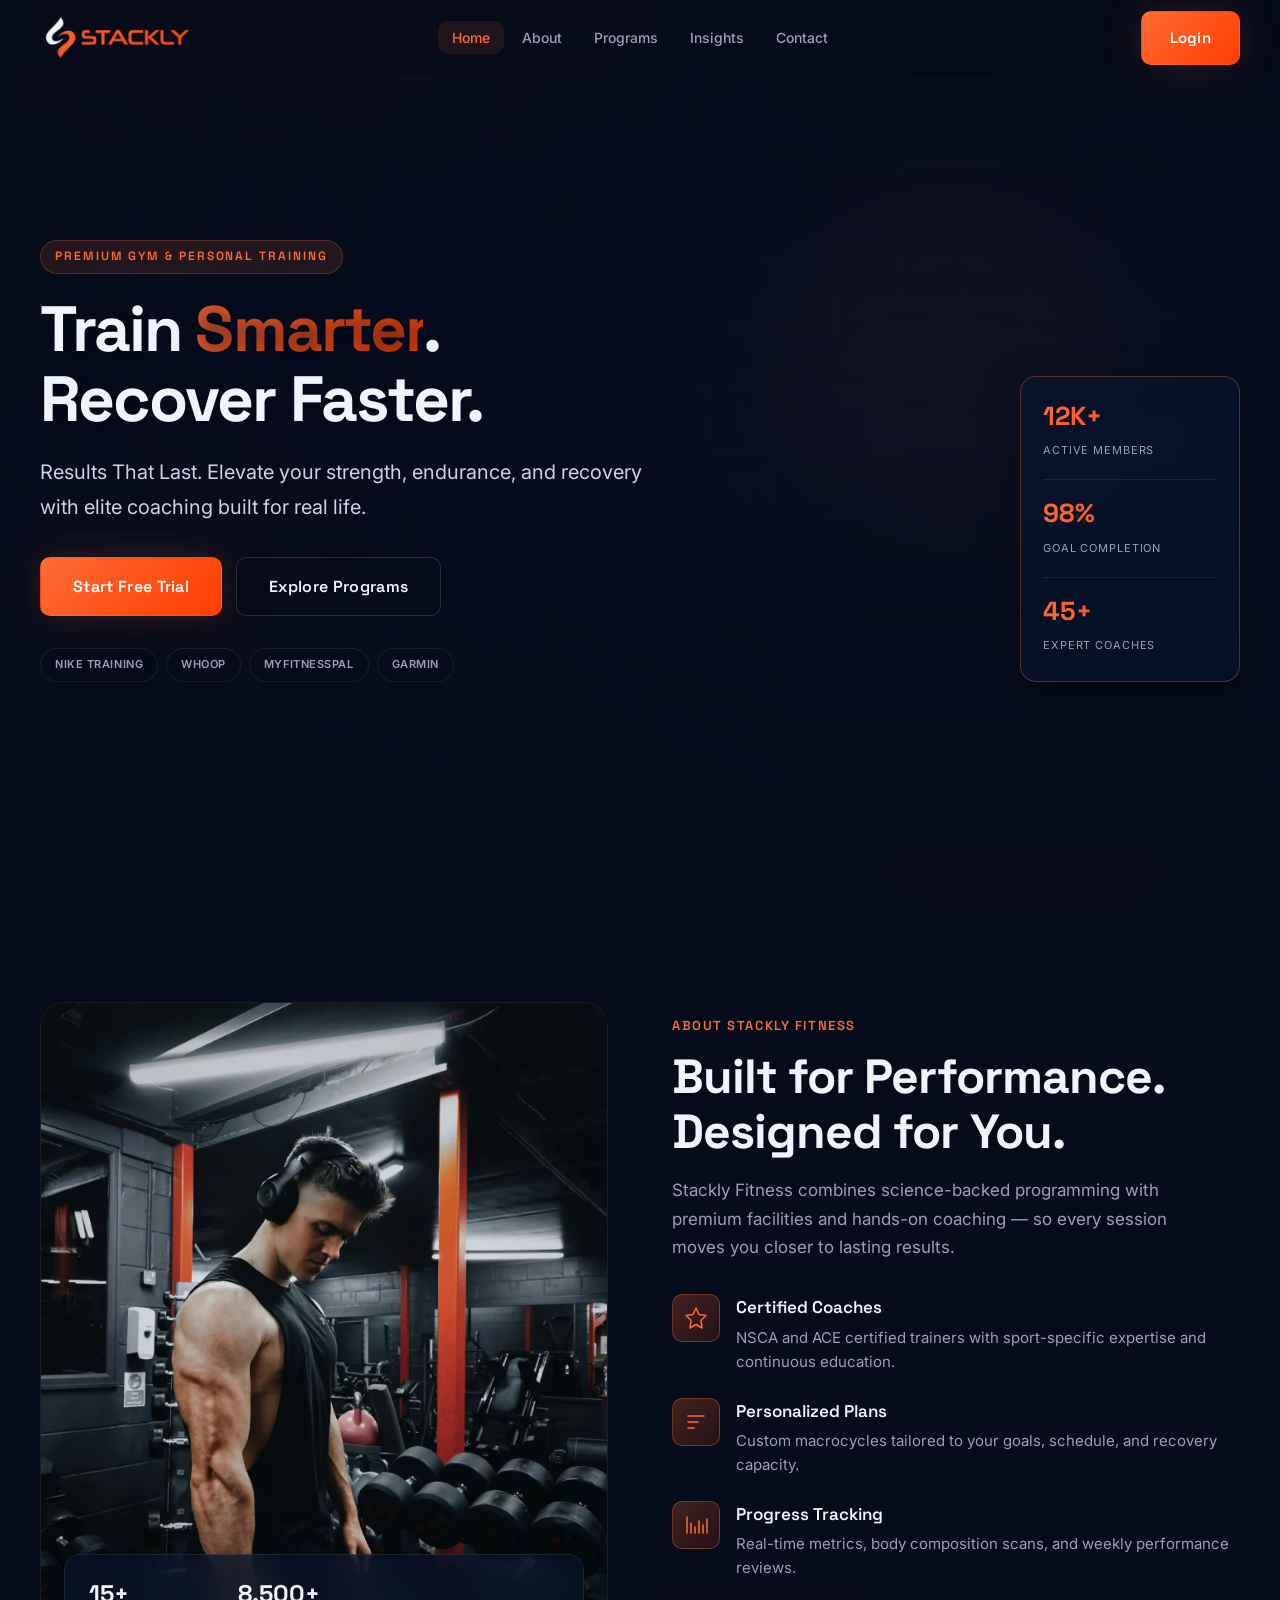
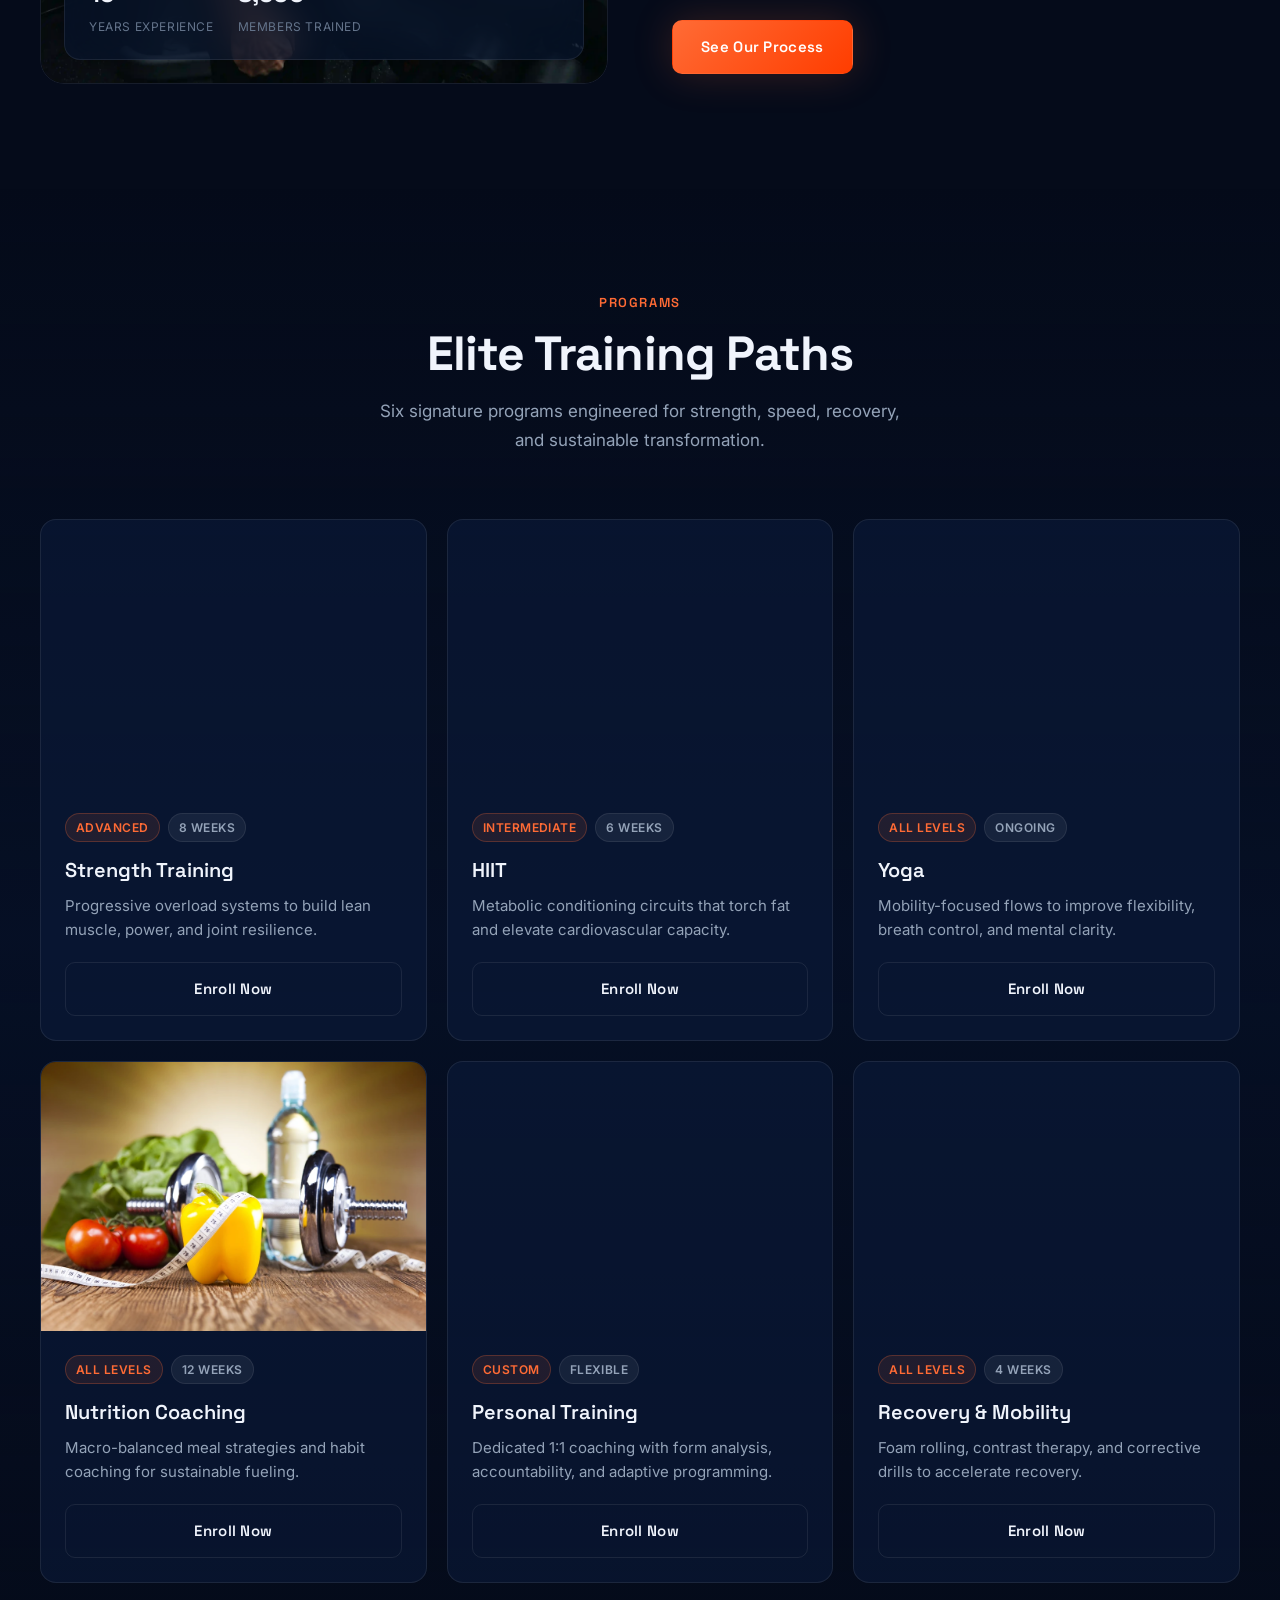
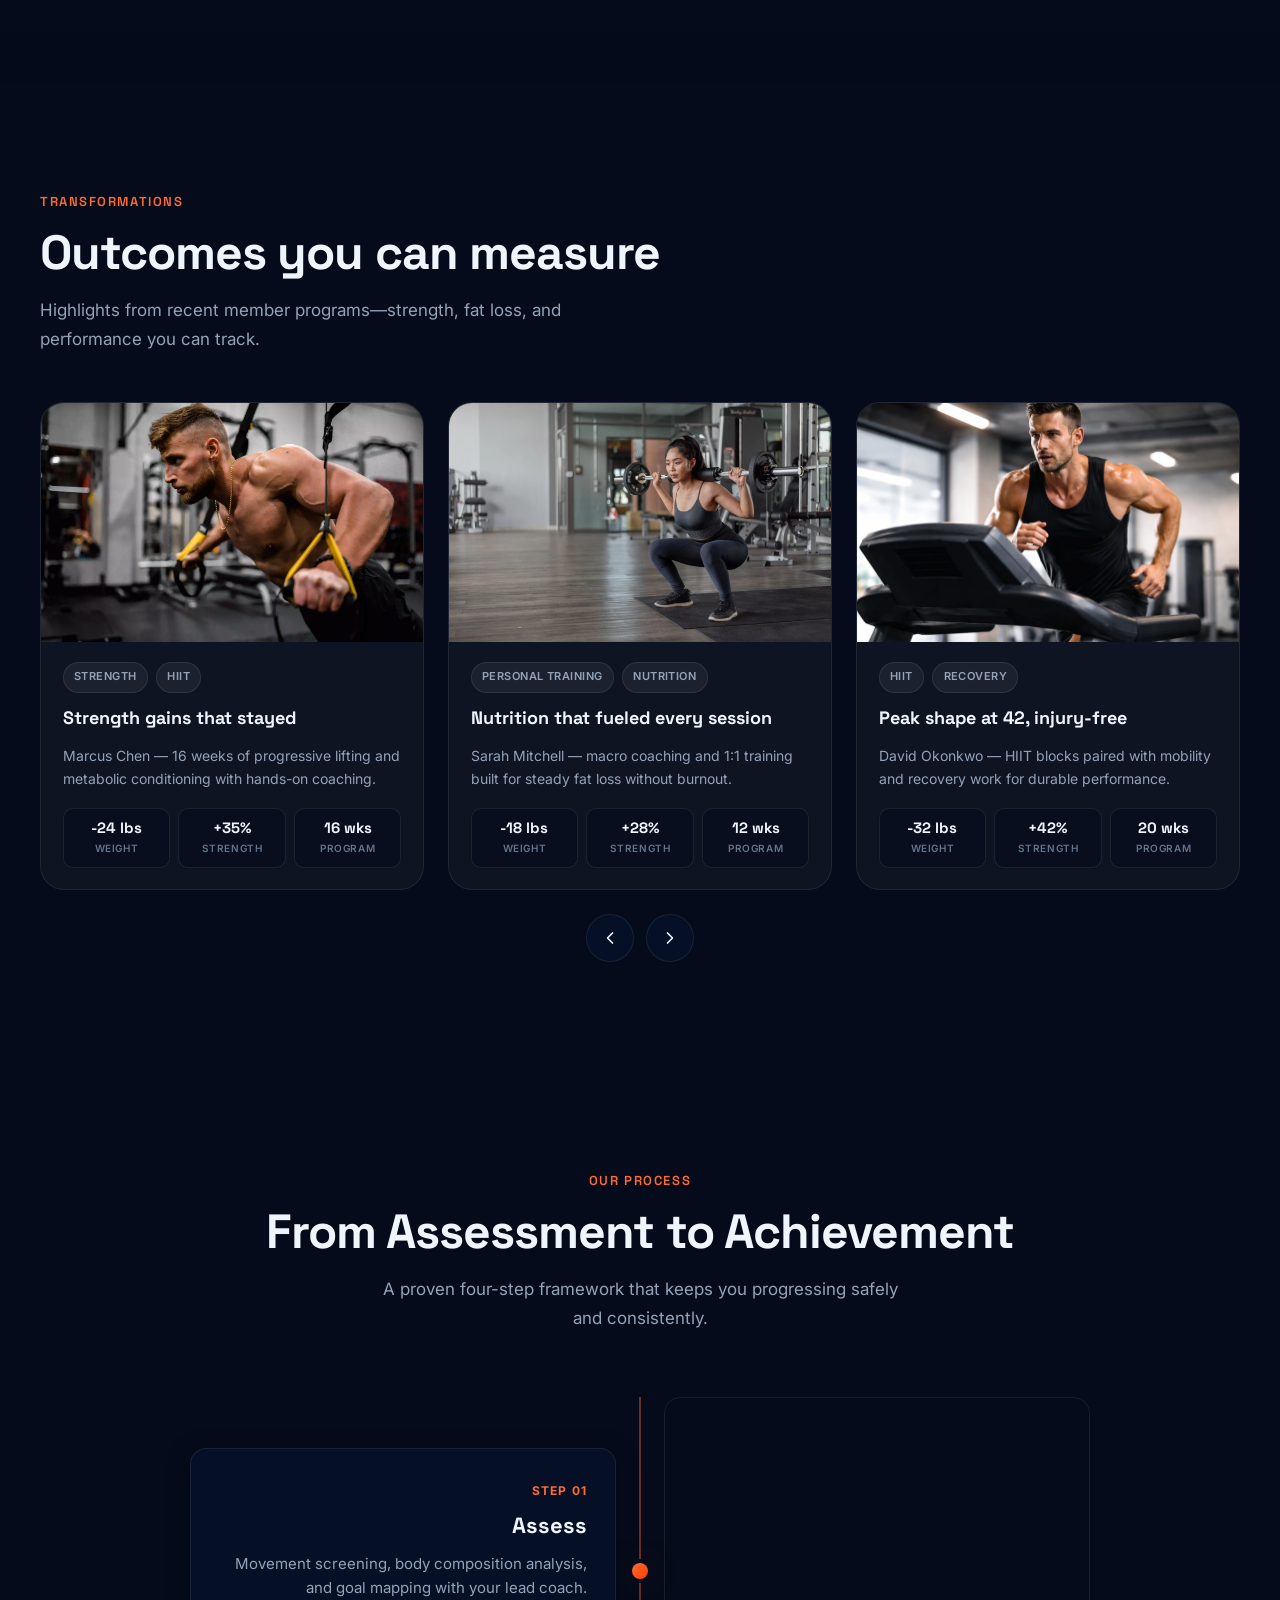
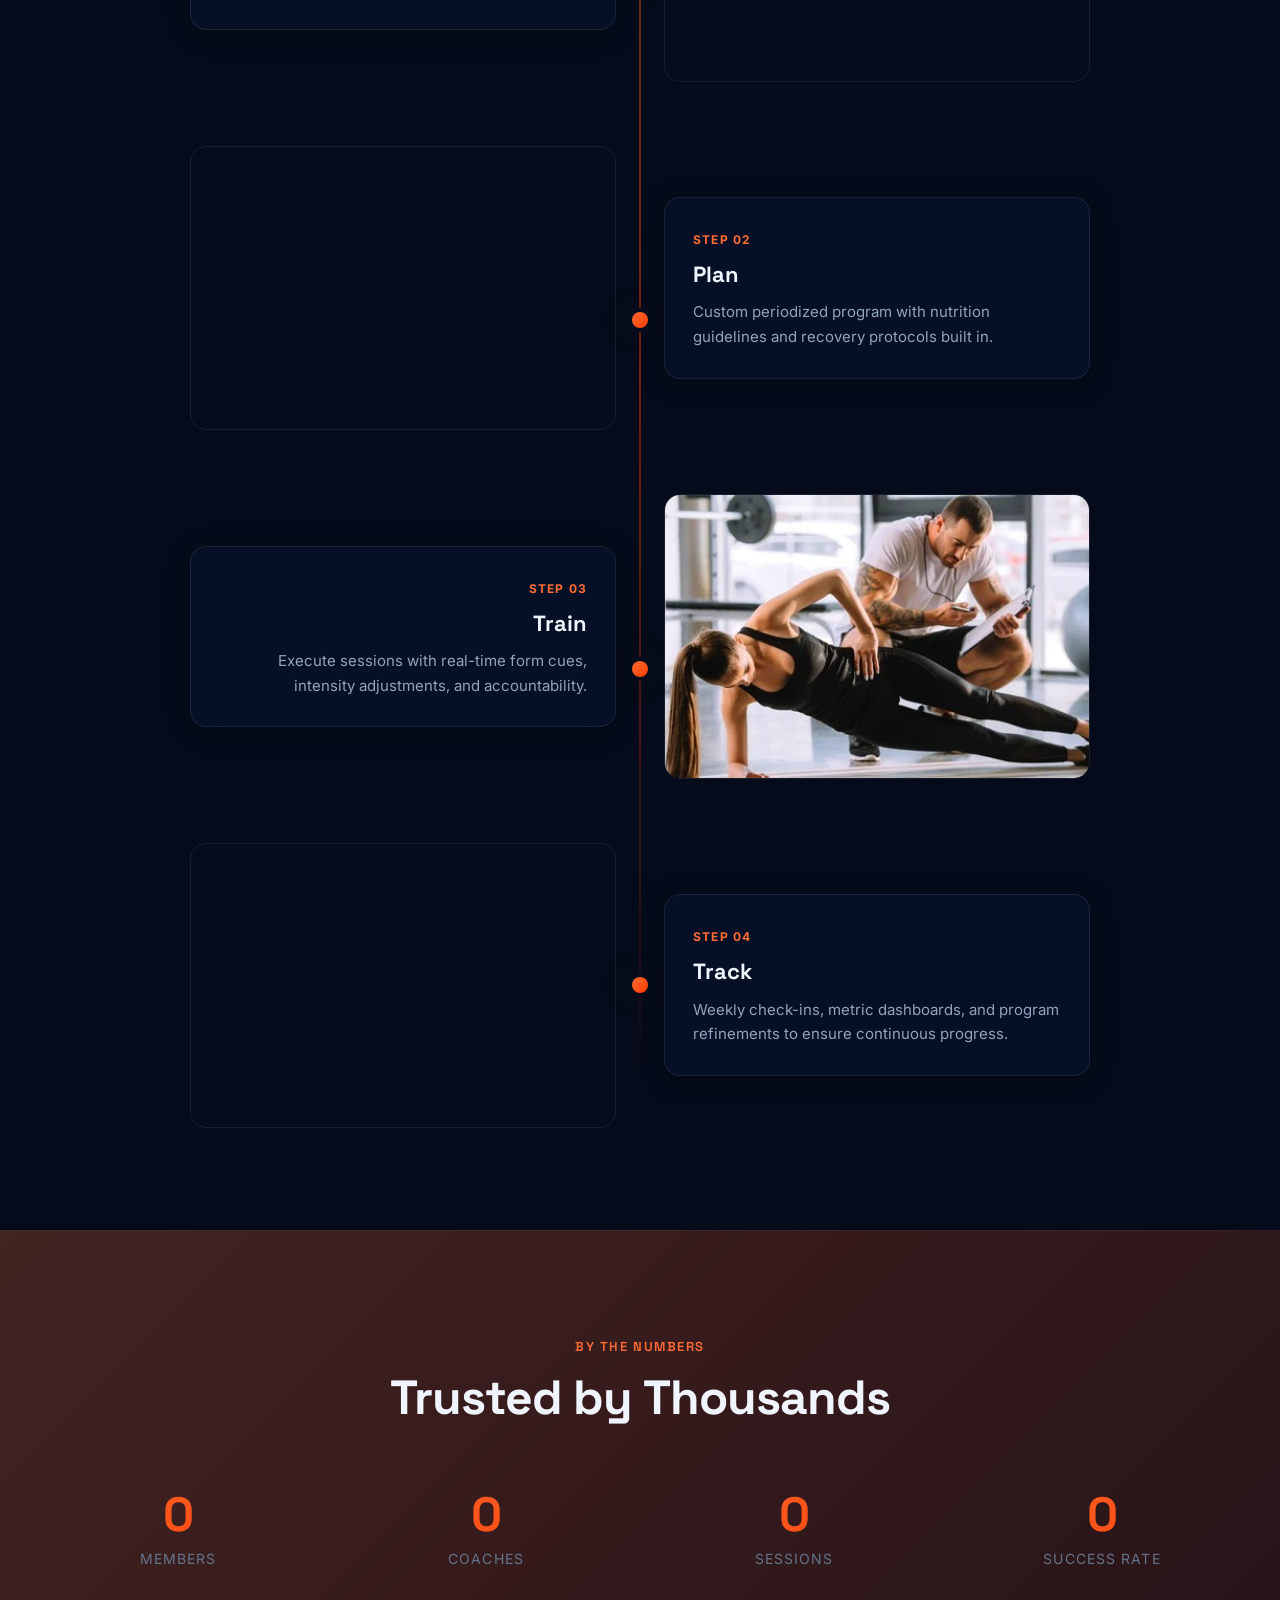
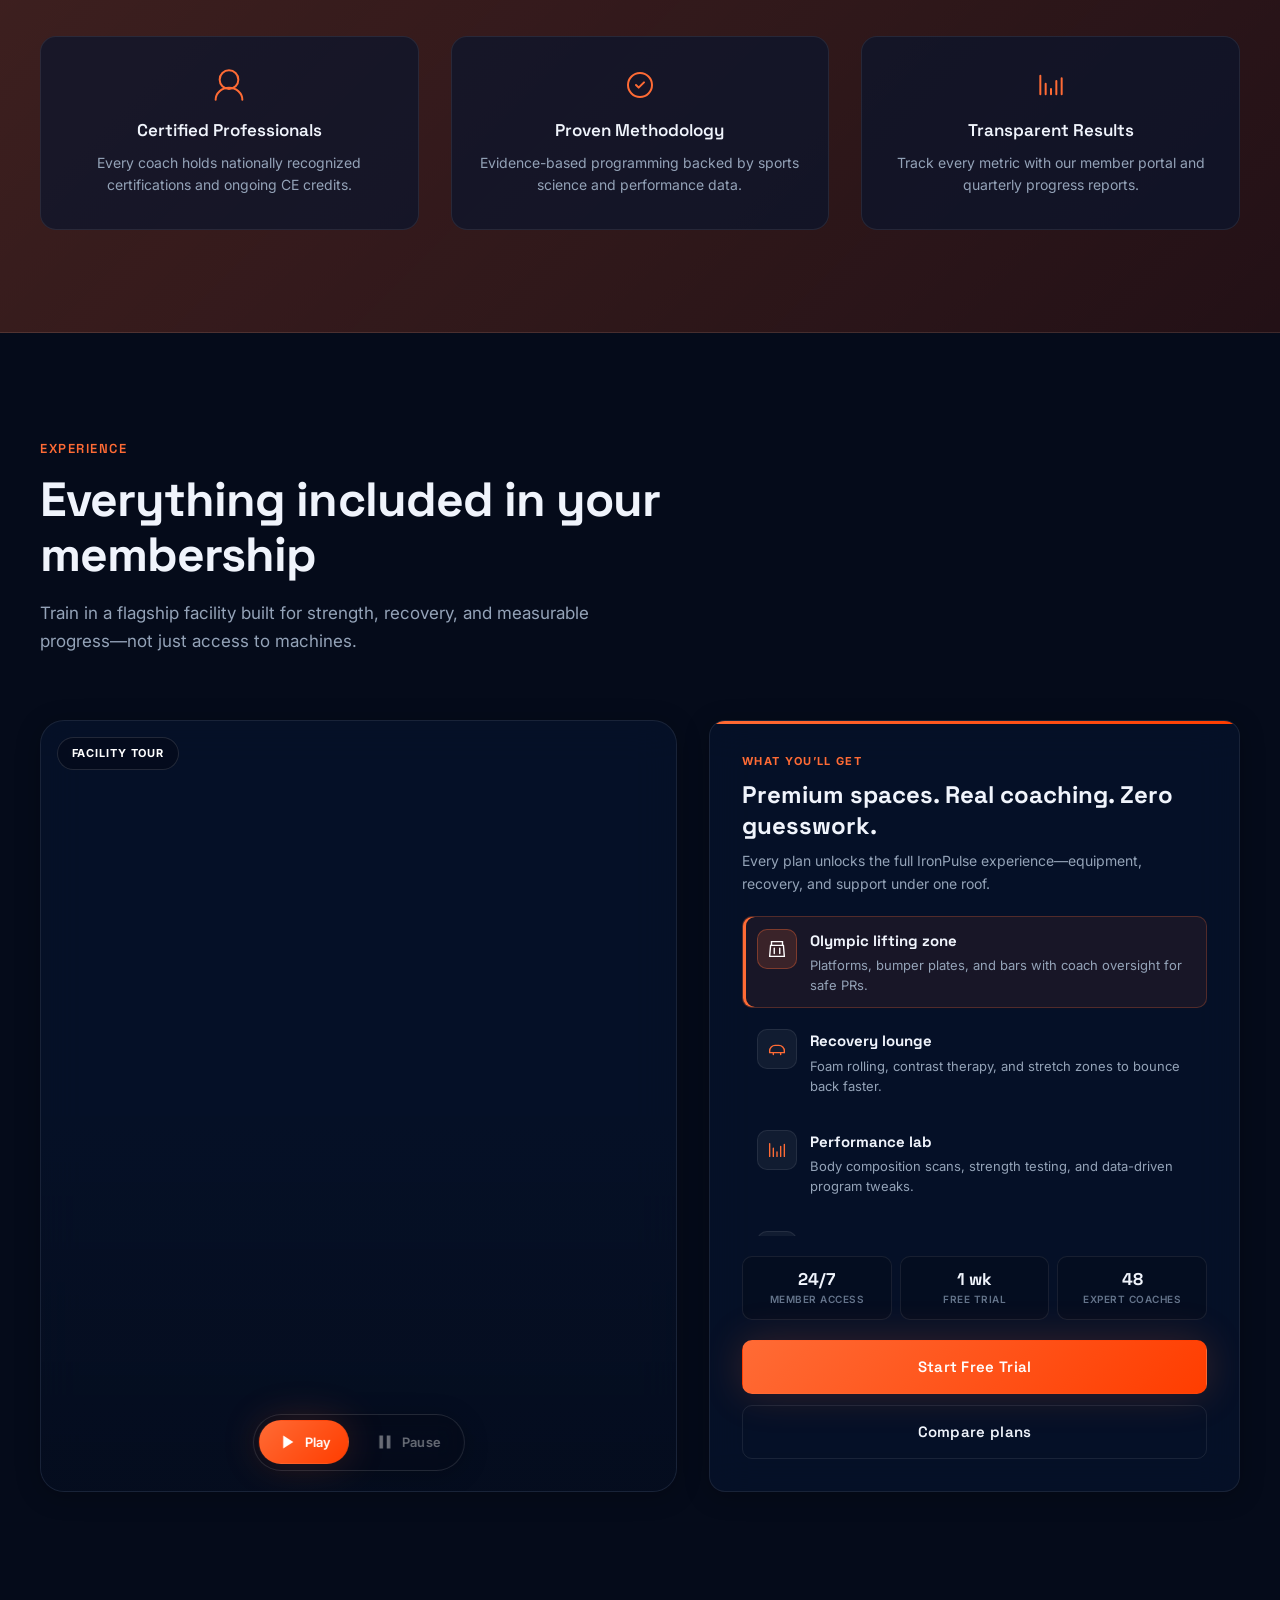
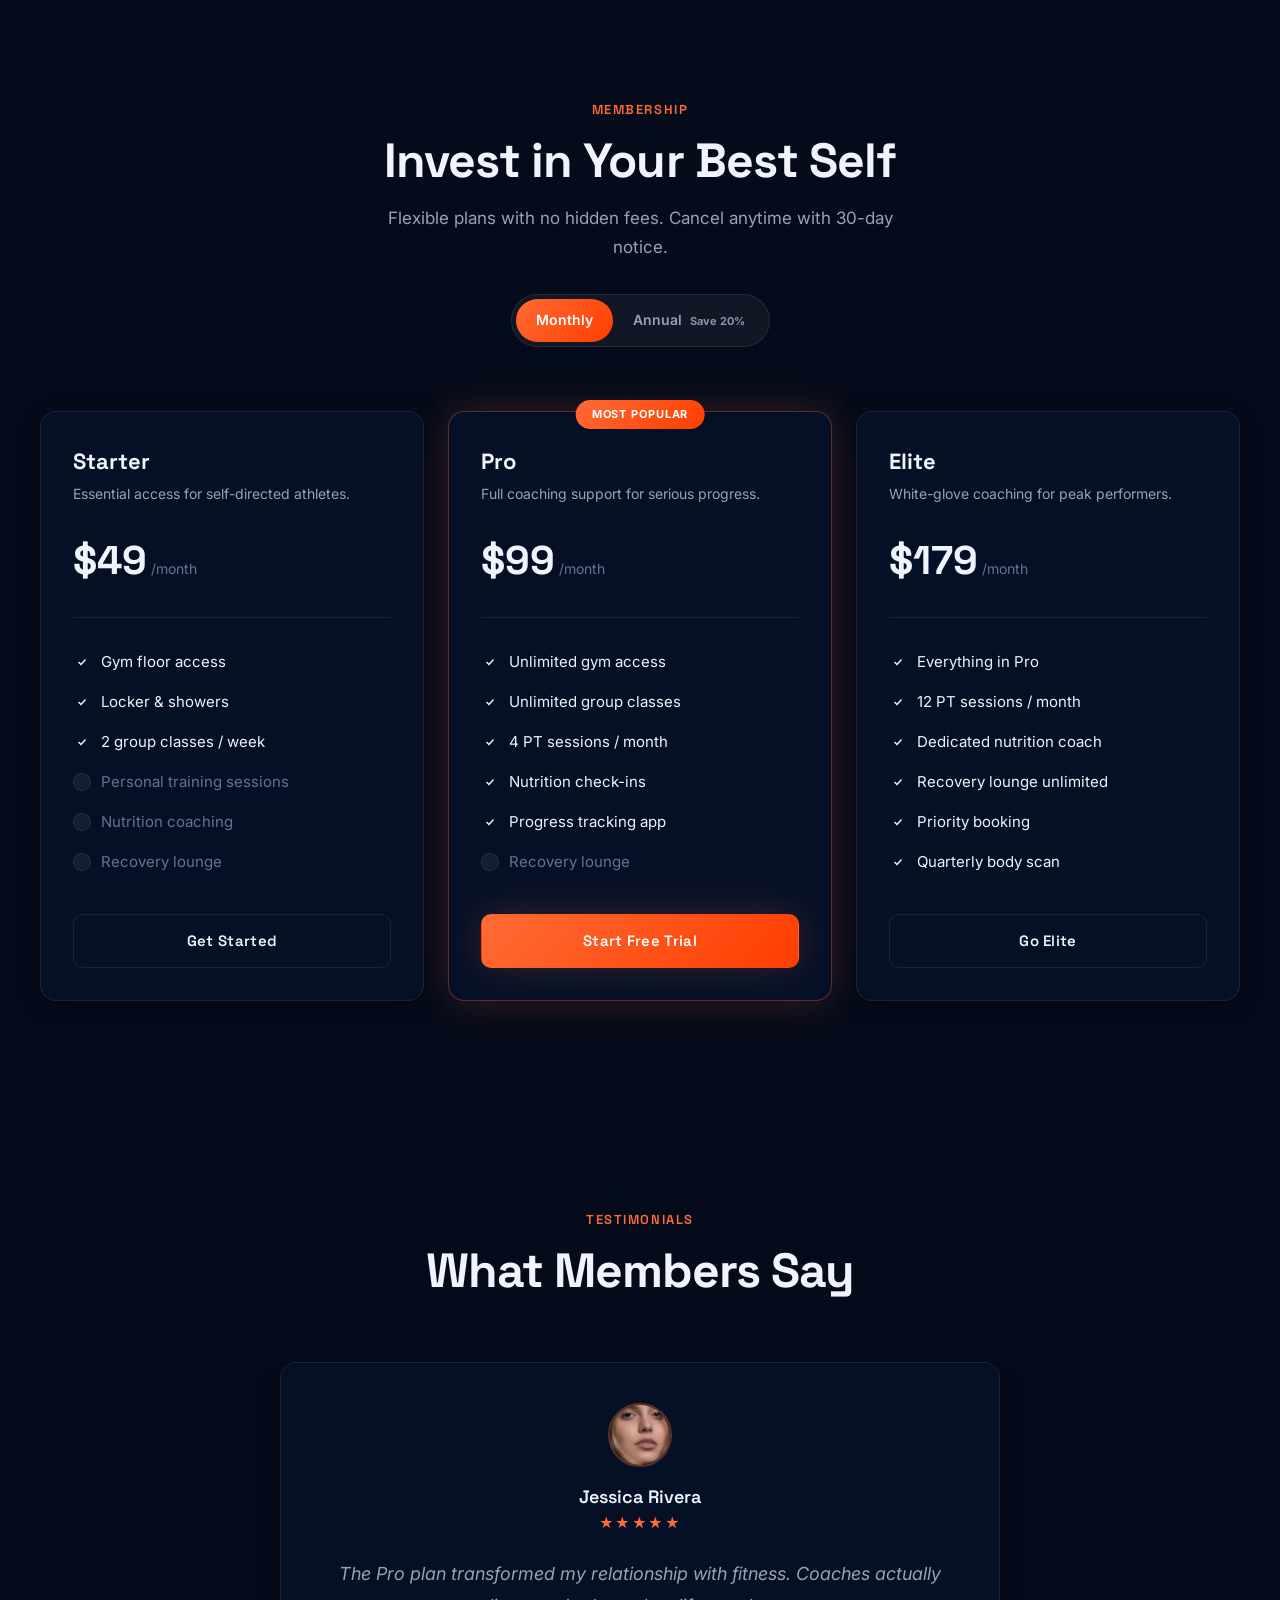
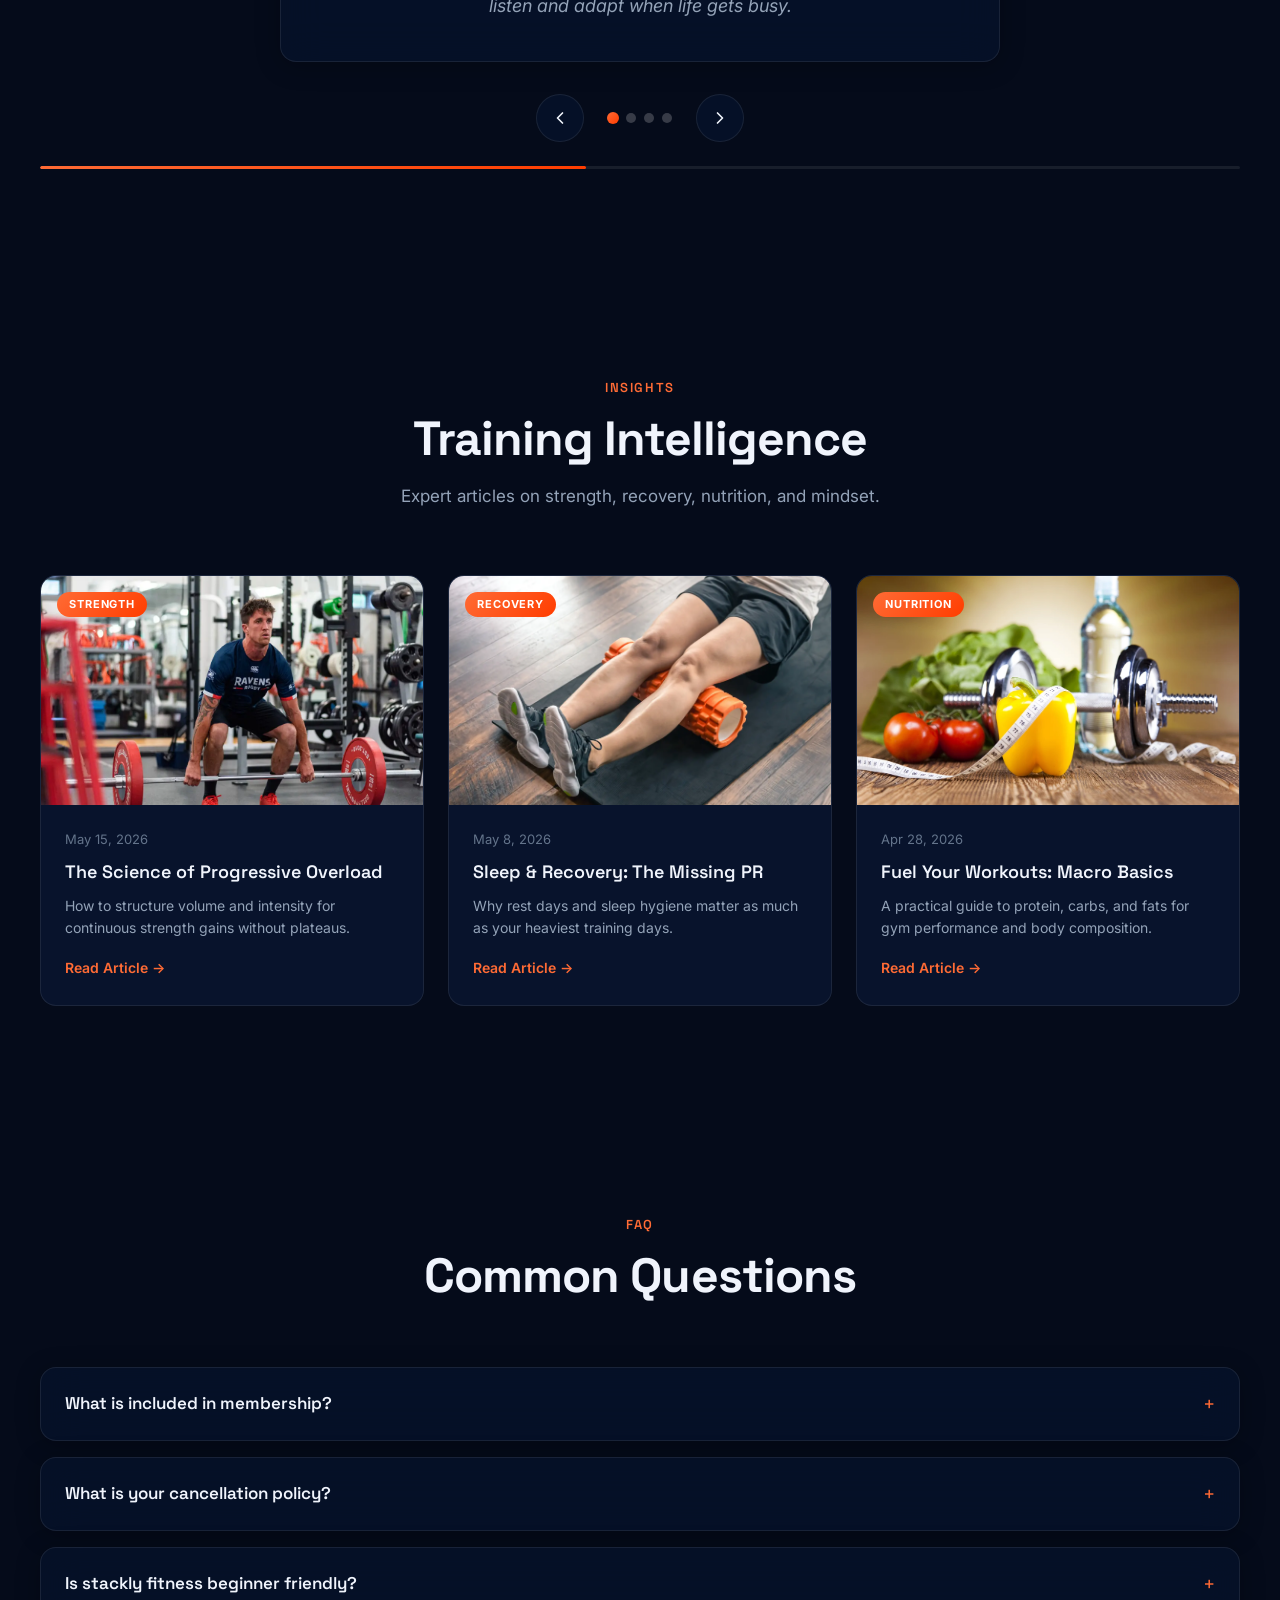
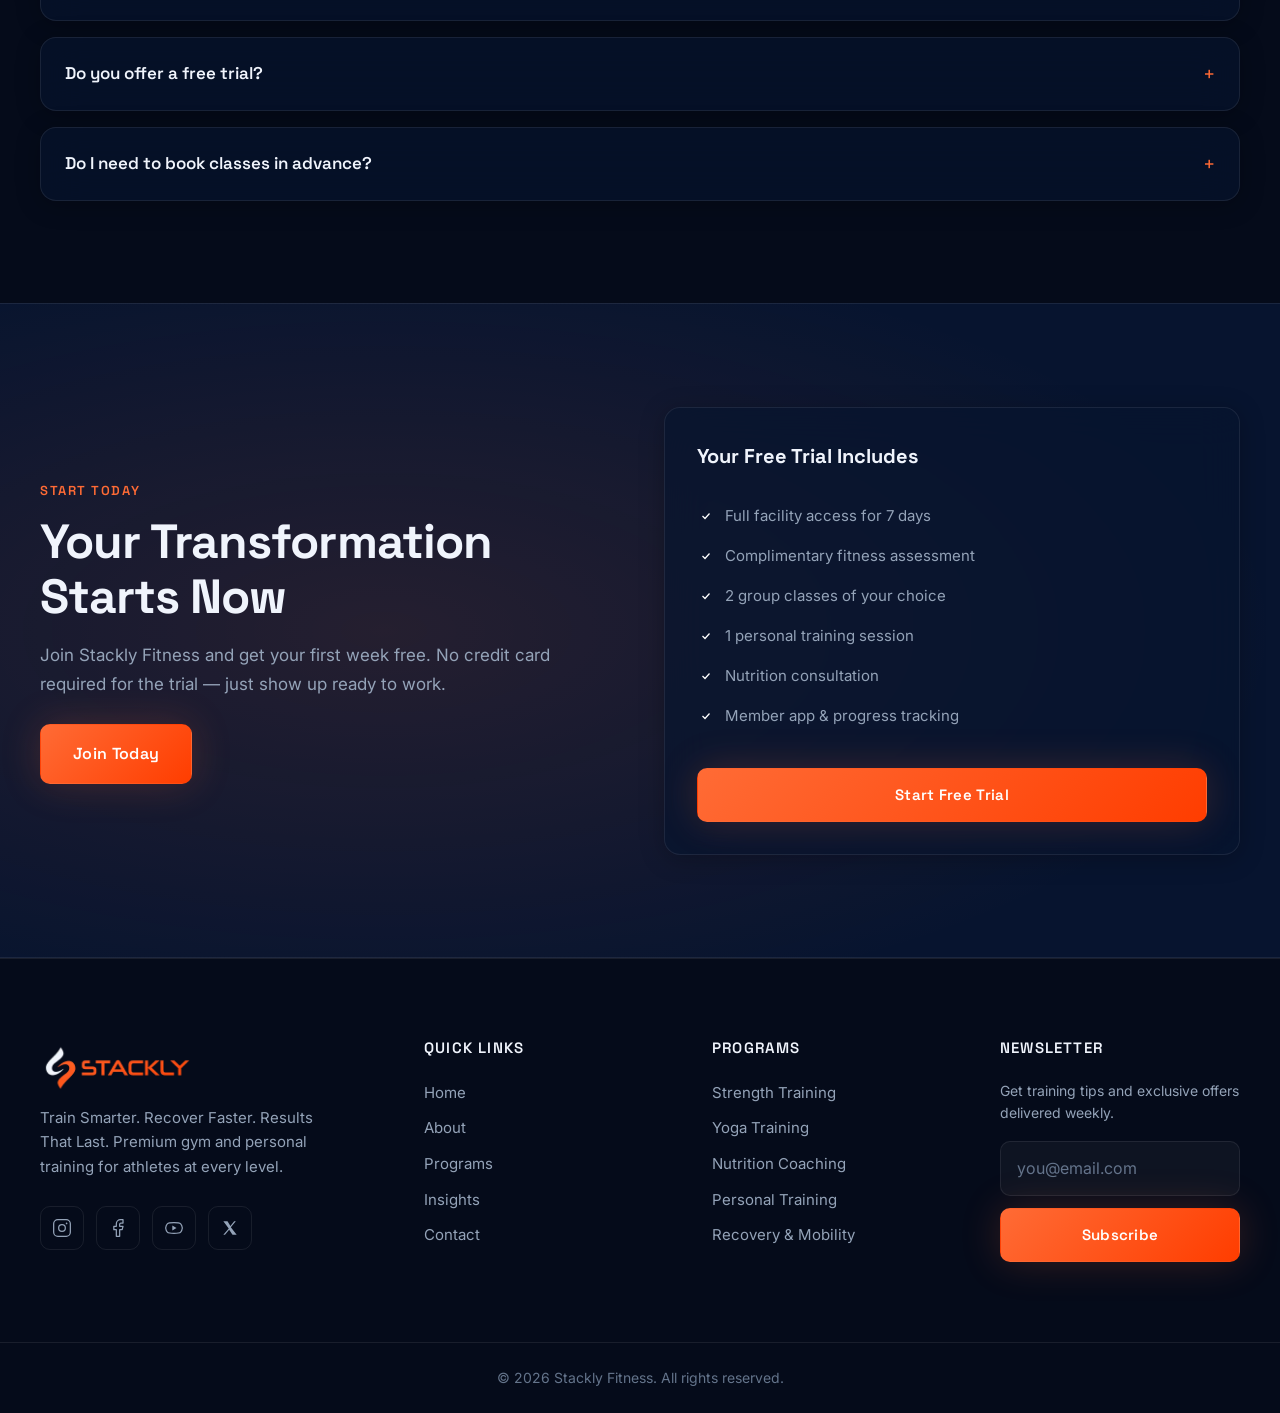
==== commit 85e93408: "Link applied blog read article text" ====
--- a/index.html
+++ b/index.html
@@ -841,7 +841,7 @@
 
         <div class="blog__grid">
           <article class="blog-card" data-aos="fade-up" data-aos-delay="0">
-            <a href="404.html" class="blog-card__link">
+           
               <div class="blog-card__media">
                 <img src="assets/Athlete-deadlift.webp" alt="Athlete performing deadlift with proper form" loading="lazy" decoding="async" width="400" height="240">
                 <span class="blog-card__category">Strength</span>
@@ -850,13 +850,15 @@
                 <time class="blog-card__date" datetime="2026-05-15">May 15, 2026</time>
                 <h3 class="blog-card__title">The Science of Progressive Overload</h3>
                 <p class="blog-card__desc">How to structure volume and intensity for continuous strength gains without plateaus.</p>
+                 <a href="404.html" class="blog-card__link">
                 <span class="blog-card__read">Read Article →</span>
-              </div>
-            </a>
+                  </a>
+              </div>
+          
           </article>
 
           <article class="blog-card" data-aos="fade-up" data-aos-delay="100">
-            <a href="404.html" class="blog-card__link">
+        
               <div class="blog-card__media">
                 <img src="assets/Recovery-Foam-Rolling.webp" alt="Person in recovery lounge with foam roller" loading="lazy" decoding="async" width="400" height="240">
                 <span class="blog-card__category">Recovery</span>
@@ -865,13 +867,15 @@
                 <time class="blog-card__date" datetime="2026-05-08">May 8, 2026</time>
                 <h3 class="blog-card__title">Sleep &amp; Recovery: The Missing PR</h3>
                 <p class="blog-card__desc">Why rest days and sleep hygiene matter as much as your heaviest training days.</p>
+                 <a href="404.html" class="blog-card__link">
                 <span class="blog-card__read">Read Article →</span>
-              </div>
-            </a>
+                  </a>
+              </div>
+            
           </article>
 
           <article class="blog-card" data-aos="fade-up" data-aos-delay="200">
-            <a href="404.html" class="blog-card__link">
+
               <div class="blog-card__media">
                 <img src="assets/Food-Fitness-Nutrition.webp" alt="Healthy meal prep containers for athletes" loading="lazy" decoding="async" width="400" height="240">
                 <span class="blog-card__category">Nutrition</span>
@@ -880,9 +884,11 @@
                 <time class="blog-card__date" datetime="2026-04-28">Apr 28, 2026</time>
                 <h3 class="blog-card__title">Fuel Your Workouts: Macro Basics</h3>
                 <p class="blog-card__desc">A practical guide to protein, carbs, and fats for gym performance and body composition.</p>
+                   <a href="404.html" class="blog-card__link">
                 <span class="blog-card__read">Read Article →</span>
-              </div>
-            </a>
+                  </a>
+              </div>
+      
           </article>
         </div>
       </div>
